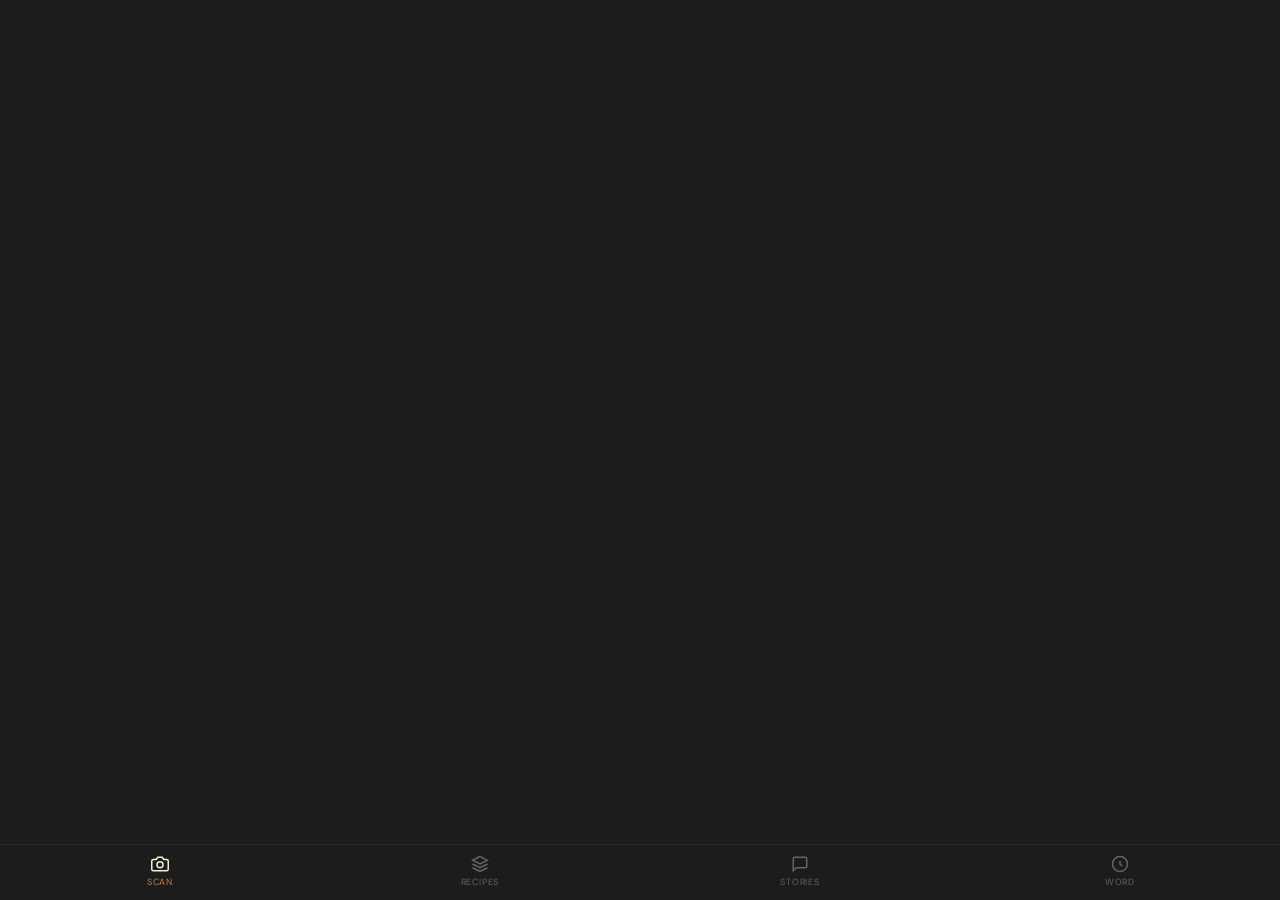
==== frontend/index.html @ baebb0a9 "feat: add interactive step-by-step cooking guide overlay Adds CookingGuide module with 12-step cooki" ====
<!DOCTYPE html>
<html lang="en">
<head>
<meta charset="UTF-8">
<meta name="viewport" content="width=device-width, initial-scale=1.0">
<meta name="description" content="Aki reconnects people with Indigenous food traditions through AI-powered ingredient recognition and traditional recipes.">
<meta name="theme-color" content="#1C1C1C">
<title>Aki — Indigenous Food Reconnection</title>
<link href="https://fonts.googleapis.com/css2?family=Playfair+Display:ital,wght@0,400;0,600;1,400&family=DM+Sans:wght@300;400;500&display=swap" rel="stylesheet">
<link rel="stylesheet" href="styles.css">
<link rel="stylesheet" href="aki-ui.css">
</head>
<body>

<!-- Hidden file input — triggered by upload zone and camera button -->
<input type="file" id="file-input" accept="image/*,video/*" style="display:none">

<div class="screens" id="app">

  <!-- ── SCREEN 1: SPLASH ── -->
  <div class="screen screen-splash" data-screen="splash">
    <div class="splash-texture"></div>
    <div class="splash-geo"></div>
    <div class="splash-content">
      <div class="title-card-3d" id="title-card-3d">
        <div class="title-card-3d__shine"></div>
        <div class="title-card-3d__geo"></div>
        <div class="aki-wordmark">Aki</div>
        <div class="aki-subtitle">Ojibwe · Earth · Land</div>
        <p class="splash-tagline">Your kitchen is a doorway back to the land.</p>
      </div>
      <button class="btn-primary" id="btn-start-scan">
        <svg width="16" height="16" viewBox="0 0 24 24" fill="none" stroke="currentColor" stroke-width="2"><path d="M23 19a2 2 0 0 1-2 2H3a2 2 0 0 1-2-2V8a2 2 0 0 1 2-2h4l2-3h6l2 3h4a2 2 0 0 1 2 2z"/><circle cx="12" cy="13" r="4"/></svg>
        What's in your kitchen?
      </button>
      <button class="btn-primary" id="btn-3d-kitchen" style="margin-top:12px; background:rgba(255,255,255,0.12); border:1.5px solid var(--ochre); justify-content:center; width:100%;">
        View 3D Kitchen
      </button>
      <p class="btn-ghost" id="btn-explore-recipes">or explore recipes →</p>
    </div>

  <!-- ── POWERED BY LOGO CLOUD ── -->
  <div class="logo-cloud">
    <p class="logo-cloud__label">Powered by</p>
    <div class="logo-slider-wrap">

      <!-- Track is duplicated for a seamless, gapless infinite loop -->
      <div class="logo-slider-track" aria-hidden="true">

        <!-- ─ set A ─ -->
        <span class="logo-item">
          <img src="https://cdn.simpleicons.org/googlegemini/C8813A" alt="Google Gemini" loading="lazy">
          <span>Gemini</span>
        </span>
        <span class="logo-item">
          <img src="https://cdn.simpleicons.org/elevenlabs/E8A55A" alt="ElevenLabs" loading="lazy">
          <span>ElevenLabs</span>
        </span>
        <span class="logo-item">
          <img src="https://cdn.simpleicons.org/cloudinary/C8813A" alt="Cloudinary" loading="lazy">
          <span>Cloudinary</span>
        </span>
        <span class="logo-item">
          <img src="https://cdn.simpleicons.org/threedotjs/E8A55A" alt="Three.js" loading="lazy">
          <span>Three.js</span>
        </span>
        <span class="logo-item">
          <img src="https://cdn.simpleicons.org/huggingface/C8813A" alt="Hugging Face" loading="lazy">
          <span>Hugging Face</span>
        </span>
        <span class="logo-item">
          <img src="https://cdn.simpleicons.org/nodedotjs/E8A55A" alt="Node.js" loading="lazy">
          <span>Node.js</span>
        </span>
        <span class="logo-item">
          <img src="https://cdn.simpleicons.org/express/C8813A" alt="Express" loading="lazy">
          <span>Express</span>
        </span>
        <span class="logo-item">
          <img src="https://cdn.simpleicons.org/google/E8A55A" alt="model-viewer" loading="lazy">
          <span>model-viewer</span>
        </span>
        <span class="logo-item">
          <img src="https://cdn.simpleicons.org/multer/C8813A" alt="Multer" loading="lazy" onerror="this.style.display='none'">
          <span>Multer</span>
        </span>
        <span class="logo-item">
          <img src="https://cdn.simpleicons.org/webgl/E8A55A" alt="WebGL" loading="lazy">
          <span>WebGL</span>
        </span>

        <!-- ─ set B (duplicate for seamless loop) ─ -->
        <span class="logo-item">
          <img src="https://cdn.simpleicons.org/googlegemini/C8813A" alt="" loading="lazy">
          <span>Gemini</span>
        </span>
        <span class="logo-item">
          <img src="https://cdn.simpleicons.org/elevenlabs/E8A55A" alt="" loading="lazy">
          <span>ElevenLabs</span>
        </span>
        <span class="logo-item">
          <img src="https://cdn.simpleicons.org/cloudinary/C8813A" alt="" loading="lazy">
          <span>Cloudinary</span>
        </span>
        <span class="logo-item">
          <img src="https://cdn.simpleicons.org/threedotjs/E8A55A" alt="" loading="lazy">
          <span>Three.js</span>
        </span>
        <span class="logo-item">
          <img src="https://cdn.simpleicons.org/huggingface/C8813A" alt="" loading="lazy">
          <span>Hugging Face</span>
        </span>
        <span class="logo-item">
          <img src="https://cdn.simpleicons.org/nodedotjs/E8A55A" alt="" loading="lazy">
          <span>Node.js</span>
        </span>
        <span class="logo-item">
          <img src="https://cdn.simpleicons.org/express/C8813A" alt="" loading="lazy">
          <span>Express</span>
        </span>
        <span class="logo-item">
          <img src="https://cdn.simpleicons.org/google/E8A55A" alt="" loading="lazy">
          <span>model-viewer</span>
        </span>
        <span class="logo-item">
          <img src="https://cdn.simpleicons.org/webgl/E8A55A" alt="" loading="lazy">
          <span>WebGL</span>
        </span>

      </div><!-- /.logo-slider-track -->

      <!-- Progressive blur edges — pure CSS, no JS -->
      <div class="logo-blur logo-blur--left"  aria-hidden="true"></div>
      <div class="logo-blur logo-blur--right" aria-hidden="true"></div>
    </div><!-- /.logo-slider-wrap -->
  </div><!-- /.logo-cloud -->
  </div><!-- /.screen-splash -->

  <!-- ── SCREEN 2: NATION SELECTION ── -->
  <div class="screen screen-nation" data-screen="nation">
    <div class="screen-header">
      <div class="step-label">Step 1 of 2</div>
      <h2 class="screen-title">Which nation are you connected to?</h2>
      <p class="screen-desc">This helps us share teachings and recipes from your specific land and community.</p>
    </div>

    <div class="nation-grid" id="nation-grid">
      <div class="nation-card glowing-card selected" data-nation="Anishinaabe" data-region="Great Lakes">
        <div class="nation-card-dot"></div>
        <div class="nation-card-name">Anishinaabe</div>
        <div class="nation-card-region">Great Lakes</div>
      </div>
      <div class="nation-card glowing-card" data-nation="Haudenosaunee" data-region="Northeast">
        <div class="nation-card-dot"></div>
        <div class="nation-card-name">Haudenosaunee</div>
        <div class="nation-card-region">Northeast</div>
      </div>
      <div class="nation-card glowing-card" data-nation="Cree" data-region="Northern Canada">
        <div class="nation-card-dot"></div>
        <div class="nation-card-name">Cree</div>
        <div class="nation-card-region">Northern Canada</div>
      </div>
      <div class="nation-card glowing-card" data-nation="Métis" data-region="Prairies">
        <div class="nation-card-dot"></div>
        <div class="nation-card-name">Métis</div>
        <div class="nation-card-region">Prairies</div>
      </div>
      <div class="nation-card glowing-card" data-nation="Coast Salish" data-region="Pacific Northwest">
        <div class="nation-card-dot"></div>
        <div class="nation-card-name">Coast Salish</div>
        <div class="nation-card-region">Pacific Northwest</div>
      </div>
      <div class="nation-card glowing-card" data-nation="Other" data-region="All territories">
        <div class="nation-card-dot"></div>
        <div class="nation-card-name">Other / All</div>
        <div class="nation-card-region">All territories</div>
      </div>
    </div>

    <button class="btn-primary" id="btn-nation-continue" style="width:100%; justify-content:center;">Continue</button>
    <p class="skip-link" id="btn-nation-skip">I'm not sure yet — show me everything</p>
  </div>

  <!-- ── SCREEN 3: UPLOAD ── -->
  <div class="screen screen-upload" data-screen="upload">
    <div class="screen-header">
      <div class="step-label">Step 2 of 2</div>
      <h2 class="screen-title">What's in your kitchen?</h2>
      <p class="screen-desc">Take a photo or upload an image of your ingredients and we'll find recipes for you.</p>
    </div>

    <div class="upload-zone" id="upload-zone">
      <svg class="upload-icon" viewBox="0 0 48 48" fill="none" xmlns="http://www.w3.org/2000/svg">
        <rect x="6" y="10" width="36" height="28" rx="3" stroke="#C8813A" stroke-width="2"/>
        <circle cx="24" cy="24" r="7" stroke="#C8813A" stroke-width="2"/>
        <path d="M18 10l2-4h8l2 4" stroke="#C8813A" stroke-width="2"/>
      </svg>
      <p class="upload-label">Photograph your ingredients</p>
      <p class="upload-sub">Place ingredients on a flat surface<br>for best recognition</p>
    </div>

    <!-- Upload progress (hidden until upload starts) -->
    <div class="aki-progress" id="upload-progress" style="display:none">
      <div class="aki-progress__steps">
        <div class="aki-progress__step aki-progress__step--active" id="pstep-1">
          <div class="aki-progress__dot"><div class="spinner"></div></div>
          <span>Uploading…</span>
        </div>
        <div class="aki-progress__step" id="pstep-2">
          <div class="aki-progress__dot"><div class="spinner spinner--faint"></div></div>
          <span>Analysing…</span>
        </div>
        <div class="aki-progress__step" id="pstep-3">
          <div class="aki-progress__dot"><div class="spinner spinner--faint"></div></div>
          <span>Finding recipes…</span>
        </div>
      </div>
    </div>

    <div class="or-divider">or</div>
    <button class="btn-secondary" id="btn-camera-roll">Upload from camera roll</button>

    <div id="upload-error" class="aki-error" style="display:none" role="alert"></div>
  </div>

  <!-- ── SCREEN 4: DETECTION RESULT ── -->
  <div class="screen screen-detect" data-screen="detect">
    <div class="detect-image-area">
      <!-- Actual uploaded image (swapped in after upload) -->
      <img id="detect-img" src="" alt="" crossorigin="anonymous"
        style="width:100%;height:100%;object-fit:cover;display:none">
      <!-- Placeholder shown until we have the real image -->
      <div class="detect-img-placeholder" id="detect-placeholder">🌿</div>
      <div class="scan-line"></div>
      <!-- Bounding box — positioned via JS based on actual bbox coords -->
      <div class="bbox-overlay" id="bbox-overlay" style="display:none">
        <div class="bbox-label" id="bbox-label">Ingredient · –%</div>
      </div>
    </div>

    <div class="detect-panel">
      <div class="detect-ingredient-name" id="detect-name">–</div>
      <div class="detect-ojibwe-name" id="detect-ojibwe">–</div>

      <div class="detect-tags" id="detect-tags">
        <!-- Populated by render.js -->
      </div>

      <!-- Audio chip for Ojibwe pronunciation -->
      <div class="audio-chip glowing-card" id="audio-chip" style="display:none">
        <div class="audio-play" id="audio-play-btn">
          <svg viewBox="0 0 10 12"><path d="M0 0l10 6-10 6V0z"/></svg>
        </div>
        <div class="audio-waveform" id="audio-waveform">
          <div class="wave-bar" style="height:50%"></div>
          <div class="wave-bar"></div>
          <div class="wave-bar"></div>
          <div class="wave-bar"></div>
          <div class="wave-bar"></div>
          <div class="wave-bar"></div>
          <div class="wave-bar"></div>
          <div class="wave-bar"></div>
        </div>
        <div class="audio-label">Hear Ojibwe name</div>
      </div>

      <!-- Hidden audio element for TTS -->
      <audio id="detect-audio" style="display:none"></audio>

      <button class="btn-full" id="btn-find-recipes">Find recipes with this ingredient</button>
      <button class="btn-full" id="btn-scan-more"
        style="background: rgba(255,255,255,0.06); color: rgba(245,236,215,0.6);">
        Scan more ingredients
      </button>
    </div>
  </div>

  <!-- ── SCREEN 5: RECIPE CARD ── -->
  <div class="screen screen-recipe" data-screen="recipe">
    <div class="recipe-hero">
      <div class="recipe-hero-geo"></div>
      <div class="recipe-nation" id="recipe-nation">–</div>
      <div class="recipe-title-ojibwe" id="recipe-title-ojibwe">–</div>
      <div class="recipe-title-english" id="recipe-title-english">–</div>
      <div class="recipe-meta">
        <div class="recipe-meta-item">
          <span class="recipe-meta-val" id="recipe-time">–</span>
          <span class="recipe-meta-key">Minutes</span>
        </div>
        <div class="recipe-meta-item">
          <span class="recipe-meta-val" id="recipe-serves">–</span>
          <span class="recipe-meta-key">Servings</span>
        </div>
        <div class="recipe-meta-item">
          <span class="recipe-meta-val" id="recipe-difficulty">–</span>
          <span class="recipe-meta-key">Difficulty</span>
        </div>
      </div>
    </div>

    <div class="recipe-body">
      <!-- Suggested recipes list if multiple -->
      <div id="recipe-suggestions-wrap" style="display:none">
        <div class="recipe-section-label">More recipes you can make</div>
        <div id="recipe-suggestions-list" class="aki-recipe-suggestions"></div>
      </div>

      <div class="recipe-section-label">Ingredients — tap to hear Ojibwe name</div>
      <div class="ingredient-list" id="recipe-ingredients">
        <!-- Populated by render.js -->
      </div>

      <div class="recipe-section-label">Steps</div>
      <div class="step-list" id="recipe-steps">
        <!-- Populated by render.js -->
      </div>

      <!-- Cultural knowledge summary -->
      <div id="recipe-cultural-wrap" style="display:none">
        <div class="recipe-section-label">Cultural knowledge</div>
        <p id="recipe-cultural-text"></p>
      </div>
    </div>
  </div>

  <!-- ── SCREEN 6: AR VIEW ── -->
  <div class="screen screen-ar" data-screen="ar">
    <!-- Three.js canvas is appended here by CookingAR.mount() -->
    <div id="scene-container" style="display:none"></div>
    <div class="ar-viewport" id="ar-viewport">
      <div class="ar-grid"></div>
      <div class="ar-ingredient-hint" id="ar-ingredient-hint">🌿</div>
      <!-- Storyboard overlay injected by ar.js -->
    </div>

    <div class="ar-corner ar-corner-tl"></div>
    <div class="ar-corner ar-corner-tr"></div>
    <div class="ar-corner ar-corner-bl"></div>
    <div class="ar-corner ar-corner-br"></div>

    <div class="ar-panel">
      <div class="ar-card glowing-card">
        <div class="ar-step-label" id="ar-step-label">Loading 3D view…</div>
        <div class="ar-step-text" id="ar-step-text">Generating depth mesh from your photo.</div>
        <div class="ar-progress" id="ar-progress-dots">
          <div class="ar-prog-dot active"></div>
          <div class="ar-prog-dot"></div>
          <div class="ar-prog-dot"></div>
          <div class="ar-prog-dot"></div>
        </div>
      </div>
      <div class="ar-controls">
        <button class="ar-btn ar-btn-prev" id="ar-btn-back">← Back</button>
        <button class="ar-btn ar-btn-next" id="ar-btn-story">View story →</button>
      </div>
    </div>
  </div>

  <!-- ── SCREEN 7: CULTURAL STORY ── -->
  <div class="screen screen-story" data-screen="story">
    <div class="story-ornament"></div>
    <div class="story-eyebrow" id="story-eyebrow">The teaching behind the recipe</div>
    <h2 class="story-title" id="story-title">–</h2>
    <p class="story-body" id="story-body">–</p>

    <!-- TTS audio chip -->
    <div class="audio-chip" id="story-audio-chip" style="display:none; margin-bottom:28px;">
      <div class="audio-play" id="story-play-btn">
        <svg viewBox="0 0 10 12"><path d="M0 0l10 6-10 6V0z"/></svg>
      </div>
      <div class="audio-waveform">
        <div class="wave-bar" style="height:50%"></div>
        <div class="wave-bar"></div>
        <div class="wave-bar"></div>
        <div class="wave-bar"></div>
        <div class="wave-bar"></div>
        <div class="wave-bar"></div>
        <div class="wave-bar"></div>
        <div class="wave-bar"></div>
      </div>
      <div class="audio-label">Hear this story</div>
    </div>
    <audio id="story-audio" style="display:none"></audio>

    <!-- Generate Video -->
    <button class="btn-generate-video" id="story-generate-video-btn">
      <svg viewBox="0 0 20 20" fill="none" stroke="currentColor" stroke-width="1.6" width="18" height="18"><rect x="2" y="5" width="13" height="10" rx="2"/><path d="M15 8.5l3-2v7l-3-2v-3z"/></svg>
      Generate video story
    </button>

    <div class="story-video-wrap" id="story-video-wrap" style="display:none">
      <div class="story-video-loading" id="story-video-loading">
        <span class="shimmer-text" id="story-shimmer-text">Generating your video story…</span>
        <div class="shimmer-bar-track"><div class="shimmer-bar-fill" id="shimmer-bar-fill"></div></div>
      </div>
      <video id="story-video" class="story-video" src="/assets/story-video.mp4" controls playsinline style="display:none"></video>
    </div>

    <div class="story-attribution">
      <div class="story-attr-label">Shared by</div>
      <div class="story-attr-name" id="story-attr-name">–</div>
    </div>
    <p class="story-land" id="story-land"></p>
  </div>

  <!-- ── SCREEN 8: WORD OF THE DAY ── -->
  <div class="screen screen-word" data-screen="word">
    <div class="word-day-label">Word of the day</div>
    <div class="word-ojibwe" id="word-ojibwe">–</div>
    <div class="word-english" id="word-english">–</div>
    <div class="word-image">
      <div class="word-image-geo"></div>
      <span id="word-emoji">🌿</span>
    </div>
    <div class="word-play" id="word-play" style="display:none">
      <div class="word-play-btn" id="word-play-btn">
        <svg viewBox="0 0 10 12"><path d="M0 0l10 6-10 6V0z"/></svg>
      </div>
      <div class="word-play-text">Hear Elder pronunciation in Ojibwe</div>
    </div>
    <audio id="word-audio" style="display:none"></audio>

    <!-- Suggestions chip -->
    <div style="margin-top:40px;">
      <button class="btn-primary" id="btn-word-scan" style="width:100%;justify-content:center;">
        Scan something from your kitchen
      </button>
    </div>
  </div>

  <!-- ── SCREEN: 3D KITCHEN ── -->
  <div class="screen screen-kitchen3d" data-screen="kitchen3d">
    <div id="kitchen3d-container" style="width:100%;height:100%;background:#0a0a0a;"></div>
    <div class="kitchen3d-overlay" id="kitchen3d-overlay">
      <p style="color:var(--cream);font-size:14px;">Loading 3D scene...</p>
    </div>
    <button class="ar-btn ar-btn-prev" id="btn-kitchen3d-back"
      style="position:absolute;bottom:24px;left:24px;z-index:10;">
      ← Back
    </button>
  </div>

  <!-- ── BOTTOM NAV ── -->
  <nav class="bottom-nav" id="bottom-nav">
    <div class="nav-item active" data-nav="splash" id="nav-home">
      <svg class="nav-icon" viewBox="0 0 24 24" fill="none" stroke="currentColor" stroke-width="2"><path d="M23 19a2 2 0 0 1-2 2H3a2 2 0 0 1-2-2V8a2 2 0 0 1 2-2h4l2-3h6l2 3h4a2 2 0 0 1 2 2z"/><circle cx="12" cy="13" r="4"/></svg>
      <span class="nav-label">Scan</span>
    </div>
    <div class="nav-item" data-nav="recipe" id="nav-recipes">
      <svg class="nav-icon" viewBox="0 0 24 24" fill="none" stroke="currentColor" stroke-width="2"><path d="M12 2L2 7l10 5 10-5-10-5zM2 17l10 5 10-5M2 12l10 5 10-5"/></svg>
      <span class="nav-label">Recipes</span>
    </div>
    <div class="nav-item" data-nav="story" id="nav-story">
      <svg class="nav-icon" viewBox="0 0 24 24" fill="none" stroke="currentColor" stroke-width="2"><path d="M21 15a2 2 0 0 1-2 2H7l-4 4V5a2 2 0 0 1 2-2h14a2 2 0 0 1 2 2z"/></svg>
      <span class="nav-label">Stories</span>
    </div>
    <div class="nav-item" data-nav="word" id="nav-word">
      <svg class="nav-icon" viewBox="0 0 24 24" fill="none" stroke="currentColor" stroke-width="2"><path d="M12 2a10 10 0 1 0 0 20A10 10 0 0 0 12 2z"/><path d="M12 8v4l3 3"/></svg>
      <span class="nav-label">Word</span>
    </div>
  </nav>

</div><!-- /.screens -->

<!-- Scripts -->
<script src="https://cdn.jsdelivr.net/npm/three@0.134.0/build/three.min.js"></script>
<script src="https://cdn.jsdelivr.net/npm/three@0.134.0/examples/js/controls/OrbitControls.js"></script>
<script src="https://cdn.jsdelivr.net/npm/three@0.134.0/examples/js/controls/TransformControls.js"></script>
<script src="https://cdn.jsdelivr.net/npm/three@0.134.0/examples/js/loaders/GLTFLoader.js"></script>
<script type="module" src="https://ajax.googleapis.com/ajax/libs/model-viewer/4.0.0/model-viewer.min.js"></script>
<script src="js/utils.js"></script>
<script src="js/ar.js"></script>
<script src="js/glow.js"></script>
<script src="js/app.js"></script>
<script src="js/upload.js"></script>
<script src="js/render.js"></script>
<script src="js/ingredientPositions.js"></script>
<script src="js/cookingGuide.js"></script>
<script src="js/generate3d.js"></script>
<script src="js/story.js"></script>
<script src="js/tiltCard.js"></script>
</body>
</html>
---- frontend/styles.css ----
/* ── Reset ─────────────────────────────────────────────────────────────── */
*, *::before, *::after { box-sizing: border-box; margin: 0; padding: 0; }

/* ── Aki brand tokens ──────────────────────────────────────────────────── */
:root {
  --ochre:        #C8813A;
  --ochre-dark:   #a86630;
  --ochre-light:  #e8a96a;
  --green:        #2D4A35;
  --green-light:  #3d6347;
  --cream:        #F5ECD7;
  --cream-dark:   #ede0c4;
  --charcoal:     #1C1C1C;
  --muted:        #6b6458;
  --panel-bg:     #111318;
  --card-bg:      #ffffff;
  --border:       #e4ddd2;
  --ig-bg:        #f7f2ea;
  --ig-border:    #d9cdb8;
  --radius:       14px;
  --radius-sm:    8px;
  --shadow:       0 4px 24px rgba(0,0,0,0.10);
  --shadow-lg:    0 8px 40px rgba(0,0,0,0.14);
  --transition:   0.18s ease;
}

/* ── Base ──────────────────────────────────────────────────────────────── */
body {
  font-family: -apple-system, BlinkMacSystemFont, 'Segoe UI', sans-serif;
  background: var(--cream);
  color: var(--charcoal);
  min-height: 100vh;
  padding: 0 1rem 3rem;
}

/* ── Header ────────────────────────────────────────────────────────────── */
.site-header {
  max-width: 760px;
  margin: 0 auto;
  padding: 2.25rem 0 1.75rem;
  display: flex;
  align-items: baseline;
  gap: 0.75rem;
}
.site-header h1 {
  font-size: 2.25rem;
  font-weight: 800;
  color: var(--green);
  letter-spacing: -0.5px;
}
.site-header .tagline {
  font-size: 0.9rem;
  color: var(--muted);
}

/* ── Upload card ───────────────────────────────────────────────────────── */
.upload-card {
  max-width: 760px;
  margin: 0 auto 2rem;
  background: var(--card-bg);
  border: 1px solid var(--border);
  border-radius: var(--radius);
  padding: 1.5rem;
  box-shadow: var(--shadow);
}
.upload-card label {
  display: block;
  font-size: 0.78rem;
  font-weight: 700;
  text-transform: uppercase;
  letter-spacing: 0.07em;
  color: var(--muted);
  margin-bottom: 0.6rem;
}
.upload-row {
  display: flex;
  gap: 0.75rem;
  align-items: center;
  flex-wrap: wrap;
}
input[type="file"] {
  flex: 1;
  min-width: 0;
  font-size: 0.875rem;
  color: var(--charcoal);
}
.btn-primary {
  padding: 0.65rem 1.5rem;
  background: var(--ochre);
  color: #fff;
  border: none;
  border-radius: var(--radius-sm);
  cursor: pointer;
  font-size: 0.92rem;
  font-weight: 700;
  white-space: nowrap;
  transition: background var(--transition), transform var(--transition), box-shadow var(--transition);
  box-shadow: 0 2px 8px rgba(200,129,58,0.28);
}
.btn-primary:hover:not(:disabled) {
  background: var(--ochre-dark);
  transform: translateY(-1px);
  box-shadow: 0 4px 14px rgba(200,129,58,0.35);
}
.btn-primary:active:not(:disabled) { transform: translateY(0); }
.btn-primary:disabled { opacity: 0.55; cursor: not-allowed; }

/* ── Progress steps ─────────────────────────────────────────────────────── */
.status-uploading {
  max-width: 760px;
  margin: 0 auto;
  padding: 1.25rem 1.5rem;
  background: var(--card-bg);
  border: 1px solid var(--border);
  border-radius: var(--radius);
  box-shadow: var(--shadow);
}
.progress-steps {
  display: flex;
  flex-direction: column;
  gap: 0.75rem;
}
.progress-step {
  display: flex;
  align-items: center;
  gap: 0.75rem;
  font-size: 0.9rem;
  color: var(--muted);
  opacity: 0.45;
  transition: opacity 0.3s ease;
}
.progress-step--active {
  opacity: 1;
  color: var(--charcoal);
  font-weight: 600;
}
.progress-step--done {
  opacity: 0.6;
  color: var(--green);
}
.progress-step--done .progress-step__dot::after {
  content: '✓';
  font-size: 0.78rem;
  color: var(--green);
}
.progress-step--done .spinner { display: none; }
.progress-step__dot {
  width: 22px;
  height: 22px;
  display: flex;
  align-items: center;
  justify-content: center;
  flex-shrink: 0;
}

/* ── Spinners ───────────────────────────────────────────────────────────── */
.spinner {
  width: 18px; height: 18px;
  border: 2px solid var(--border);
  border-top-color: var(--ochre);
  border-radius: 50%;
  animation: spin 0.8s linear infinite;
  flex-shrink: 0;
}
.spinner--faint {
  border-top-color: var(--border);
  animation: none;
}
@keyframes spin { to { transform: rotate(360deg); } }

/* ── Error ──────────────────────────────────────────────────────────────── */
.status-error {
  max-width: 760px;
  margin: 0 auto;
  padding: 1rem 1.25rem;
  background: #fff5f5;
  border: 1px solid #fca5a5;
  border-radius: var(--radius);
  color: #dc2626;
  font-size: 0.9rem;
  display: flex;
  align-items: center;
  gap: 0.6rem;
}
.status-error__icon { font-size: 1.1rem; }

/* ── Result card ─────────────────────────────────────────────────────────── */
.result-card {
  max-width: 760px;
  margin: 0 auto;
  background: var(--card-bg);
  border: 1px solid var(--border);
  border-radius: var(--radius);
  overflow: hidden;
  box-shadow: var(--shadow-lg);
  animation: fadeSlideUp 0.38s ease both;
}
@keyframes fadeSlideUp {
  from { opacity: 0; transform: translateY(14px); }
  to   { opacity: 1; transform: translateY(0);    }
}

/* Top media strip: photo + 3D viewer side by side */
.result-media {
  display: grid;
  grid-template-columns: 1fr 1fr;
  min-height: 280px;
}
@media (max-width: 540px) {
  .result-media { grid-template-columns: 1fr; }
  .result-photo,
  .ar-viewer    { min-height: 220px; }
}

.result-photo {
  position: relative;
  overflow: hidden;
  background: #000;
}
.result-photo img {
  width: 100%;
  height: 100%;
  object-fit: cover;
  display: block;
}
.result-photo__label,
.ar-viewer__label {
  position: absolute;
  top: 0.6rem; left: 0.6rem;
  font-size: 0.68rem;
  font-weight: 700;
  text-transform: uppercase;
  letter-spacing: 0.07em;
  padding: 0.25rem 0.65rem;
  border-radius: 99px;
  pointer-events: none;
}
.result-photo__label {
  background: rgba(0,0,0,0.52);
  color: #fff;
}
.ar-viewer__label {
  background: rgba(255,255,255,0.09);
  border: 1px solid rgba(255,255,255,0.16);
  color: rgba(255,255,255,0.78);
}

/* 3D viewer */
.ar-viewer {
  position: relative;
  background: var(--panel-bg);
  overflow: hidden;
  display: flex;
  align-items: center;
  justify-content: center;
  min-height: 280px;
}
.ar-canvas { display: block; width: 100%; height: 100%; }
.ar-loading {
  position: absolute;
  inset: 0;
  display: flex;
  align-items: center;
  justify-content: center;
  flex-direction: column;
  gap: 0.6rem;
  color: rgba(255,255,255,0.45);
  font-size: 0.82rem;
}
.ar-loading .spinner {
  border-color: rgba(255,255,255,0.15);
  border-top-color: var(--ochre);
}

/* ── Detected ingredient chips ───────────────────────────────────────────── */
.result-info {
  padding: 1.25rem 1.5rem 1.5rem;
  border-top: 1px solid var(--border);
}
.result-info__heading {
  font-size: 0.72rem;
  font-weight: 700;
  text-transform: uppercase;
  letter-spacing: 0.08em;
  color: var(--muted);
  margin-bottom: 0.65rem;
}
.ingredient-chips {
  display: flex;
  flex-wrap: wrap;
  gap: 0.45rem;
}
.chip {
  display: inline-flex;
  align-items: center;
  gap: 0.3rem;
  padding: 0.3rem 0.8rem;
  background: var(--cream);
  border: 1px solid #ddd5c8;
  border-radius: 99px;
  font-size: 0.82rem;
  font-weight: 500;
  color: var(--charcoal);
  text-transform: capitalize;
  transition: background var(--transition), border-color var(--transition);
}
.chip:hover { background: var(--cream-dark); border-color: #c9bfaf; }
.chip__conf {
  font-size: 0.7rem;
  color: var(--muted);
  font-weight: 400;
}

/* ── Indigenous context section ──────────────────────────────────────────── */
.indigenous-section {
  border-top: 1px solid var(--ig-border);
  background: var(--ig-bg);
  padding: 1.5rem;
}
.indigenous-section__header {
  display: flex;
  align-items: center;
  gap: 0.6rem;
  margin-bottom: 1.1rem;
}
.indigenous-section__icon { font-size: 1.25rem; }
.indigenous-section__title {
  font-size: 1rem;
  font-weight: 700;
  color: var(--green);
  letter-spacing: -0.2px;
}

/* Grid of info cards */
.indigenous-grid {
  display: grid;
  grid-template-columns: repeat(auto-fill, minmax(220px, 1fr));
  gap: 1rem;
  margin-bottom: 1.25rem;
}
@media (max-width: 540px) {
  .indigenous-grid { grid-template-columns: 1fr; }
}

.ig-card {
  background: var(--card-bg);
  border: 1px solid var(--ig-border);
  border-radius: var(--radius-sm);
  padding: 1rem;
}
.ig-card--inline { grid-column: 1 / -1; }
.ig-card--significance {
  border-left: 3px solid var(--ochre);
}
.ig-card__label {
  font-size: 0.7rem;
  font-weight: 700;
  text-transform: uppercase;
  letter-spacing: 0.08em;
  color: var(--ochre);
  margin-bottom: 0.5rem;
}
.ig-card__text {
  font-size: 0.875rem;
  color: var(--charcoal);
  line-height: 1.6;
}

/* Traditional names list */
.ig-names-list {
  list-style: none;
  display: flex;
  flex-direction: column;
  gap: 0.35rem;
}
.ig-names-list li {
  font-size: 0.875rem;
  color: var(--charcoal);
  line-height: 1.5;
}
.ig-nation {
  font-weight: 600;
  color: var(--green);
}

/* Bullet lists */
.ig-list {
  list-style: none;
  display: flex;
  flex-direction: column;
  gap: 0.3rem;
}
.ig-list li {
  font-size: 0.875rem;
  color: var(--charcoal);
  line-height: 1.5;
  padding-left: 1rem;
  position: relative;
}
.ig-list li::before {
  content: '·';
  position: absolute;
  left: 0.2rem;
  color: var(--ochre);
  font-weight: 700;
}

/* Recipes */
.ig-recipes {
  border-top: 1px solid var(--ig-border);
  padding-top: 1.1rem;
  margin-top: 0.25rem;
  margin-bottom: 1rem;
}
.ig-recipe-list {
  display: flex;
  flex-direction: column;
  gap: 0.75rem;
  margin-top: 0.6rem;
}
.ig-recipe {
  background: var(--card-bg);
  border: 1px solid var(--ig-border);
  border-left: 3px solid var(--green);
  border-radius: var(--radius-sm);
  padding: 0.85rem 1rem;
}
.ig-recipe__name {
  font-weight: 700;
  font-size: 0.9rem;
  color: var(--green);
  margin-bottom: 0.25rem;
}
.ig-recipe__desc {
  font-size: 0.85rem;
  color: var(--charcoal);
  line-height: 1.55;
}
.ig-recipe__culture {
  font-size: 0.8rem;
  color: var(--gray);
  margin: 0.2rem 0;
}
.suggested-recipes__intro {
  font-size: 0.85rem;
  color: var(--gray);
  margin: 0.5rem 0 0.75rem;
}
.suggested-recipe__match {
  font-size: 0.8rem;
  color: var(--green);
  margin: 0.35rem 0 0;
}

/* Nutrition note */
.ig-nutrition {
  display: flex;
  align-items: flex-start;
  gap: 0.5rem;
  background: var(--card-bg);
  border: 1px solid var(--ig-border);
  border-radius: var(--radius-sm);
  padding: 0.85rem 1rem;
  font-size: 0.875rem;
  color: var(--muted);
  line-height: 1.6;
}
.ig-nutrition__icon { font-size: 1rem; flex-shrink: 0; margin-top: 0.1rem; }

/* ── Gemini summary ──────────────────────────────────────────────────────── */
.result-summary {
  padding: 1rem 1.5rem;
  border-top: 1px solid var(--border);
  font-size: 0.875rem;
  line-height: 1.65;
  color: var(--charcoal);
}
.result-summary strong { color: var(--green); }

/* ── Storyboard AR overlays ────────────────────────────────────────────────── */
/* Container sits over the WebGL canvas, pointer-events: none so it never
   blocks clicks. Cards fade in/out individually via .aro--visible */
.ar-storyboard-overlay {
  position: absolute;
  inset: 0;
  pointer-events: none;
  z-index: 10;
  display: flex;
  flex-direction: column;
  justify-content: space-between;
  padding: 0.75rem;
}

/* Shared card base */
.aro-name,
.aro-cultural,
.aro-recipe {
  opacity: 0;
  transform: translateY(6px);
  transition: opacity 0.45s ease, transform 0.45s ease;
  pointer-events: none;
}
.aro--visible {
  opacity: 1;
  transform: translateY(0);
}

/* ── Traditional name badge — top-centre ─────────── */
.aro-name {
  align-self: center;
  display: flex;
  flex-direction: column;
  align-items: center;
  gap: 0.15rem;
  background: rgba(17, 19, 24, 0.72);
  backdrop-filter: blur(6px);
  border: 1px solid rgba(200, 129, 58, 0.45);
  border-radius: 99px;
  padding: 0.3rem 1rem 0.35rem;
}
.aro-nation {
  font-size: 0.62rem;
  font-weight: 700;
  text-transform: uppercase;
  letter-spacing: 0.1em;
  color: var(--ochre-light);
  line-height: 1;
}
.aro-word {
  font-size: 1rem;
  font-weight: 700;
  color: #fff;
  letter-spacing: 0.02em;
  line-height: 1.2;
}

/* ── Cultural use — bottom pill ────────────────────── */
.aro-cultural {
  align-self: flex-end;
  align-self: center;
  background: rgba(45, 74, 53, 0.82);
  backdrop-filter: blur(6px);
  border-radius: var(--radius-sm);
  padding: 0.45rem 0.9rem;
  max-width: 90%;
}
.aro-cultural span {
  font-size: 0.78rem;
  color: #e8f5e9;
  line-height: 1.4;
  font-style: italic;
  display: block;
  text-align: center;
}

/* ── Recipe card — centred, larger ──────────────────── */
.aro-recipe {
  align-self: center;
  background: rgba(17, 19, 24, 0.88);
  backdrop-filter: blur(10px);
  border: 1px solid rgba(200, 129, 58, 0.4);
  border-radius: var(--radius);
  padding: 0.75rem 1.1rem;
  max-width: 88%;
  display: flex;
  flex-direction: column;
  gap: 0.3rem;
}
.aro-recipe__name {
  font-size: 0.88rem;
  font-weight: 700;
  color: var(--ochre-light);
  display: block;
  text-align: center;
}
.aro-recipe__desc {
  font-size: 0.76rem;
  color: rgba(255,255,255,0.75);
  line-height: 1.5;
  display: block;
  text-align: center;
}

/* ── Suggested recipes list ──────────────────────────────────────────────────── */
.suggested-recipes__intro {
  font-size: 0.8rem;
  color: var(--muted);
  margin: 0 0 1rem;
  padding: 0 1.5rem;
}
.suggested-recipes__list { padding: 0 1.5rem 1.5rem; }
.suggested-recipe__head {
  display: flex;
  align-items: center;
  justify-content: space-between;
  gap: 0.5rem;
  flex-wrap: wrap;
  margin-bottom: 0.25rem;
}
.suggested-recipe__match {
  font-size: 0.78rem;
  color: var(--green);
  margin: 0.35rem 0 0;
}
.ig-recipe__culture {
  font-size: 0.75rem;
  color: var(--muted);
  font-style: italic;
  margin-bottom: 0.3rem;
}
.ig-recipe__head {
  display: flex;
  align-items: center;
  justify-content: space-between;
  gap: 0.5rem;
  flex-wrap: wrap;
  margin-bottom: 0.25rem;
}

/* Story button */
.story-btn {
  font-size: 0.78rem;
  font-weight: 600;
  color: var(--green);
  background: var(--cream);
  border: 1px solid var(--ig-border);
  border-radius: var(--radius-sm);
  padding: 0.3rem 0.6rem;
  cursor: pointer;
  white-space: nowrap;
  transition: background var(--transition), color var(--transition);
}
.story-btn:hover { background: var(--green); color: #fff; border-color: var(--green); }

/* ── Story modal ─────────────────────────────────────────────────────────────── */
.story-modal {
  position: fixed;
  inset: 0;
  z-index: 1000;
  display: flex;
  align-items: center;
  justify-content: center;
  padding: 1rem;
  opacity: 0;
  visibility: hidden;
  transition: opacity 0.2s ease, visibility 0.2s ease;
}
.story-modal--open { opacity: 1; visibility: visible; }
.story-modal__backdrop {
  position: absolute;
  inset: 0;
  background: rgba(0,0,0,0.5);
  cursor: pointer;
}
.story-modal__box {
  position: relative;
  max-width: 420px;
  width: 100%;
  background: var(--card-bg);
  border-radius: var(--radius);
  box-shadow: var(--shadow-lg);
  padding: 1.5rem;
  border: 1px solid var(--border);
}
.story-modal__close {
  position: absolute;
  top: 0.75rem; right: 0.75rem;
  width: 2rem; height: 2rem;
  font-size: 1.5rem;
  line-height: 1;
  color: var(--muted);
  background: none;
  border: none;
  cursor: pointer;
  border-radius: var(--radius-sm);
}
.story-modal__close:hover { color: var(--charcoal); background: var(--cream); }
.story-modal__title {
  font-size: 1.05rem;
  color: var(--green);
  margin: 0 0 1rem;
  padding-right: 2rem;
  font-weight: 700;
}
.story-modal__character {
  margin-bottom: 1rem;
  min-height: 100px;
  display: flex;
  align-items: center;
  justify-content: center;
  background: linear-gradient(180deg, var(--ig-bg) 0%, var(--cream-dark) 100%);
  border-radius: var(--radius-sm);
}
.story-character__figure { position: relative; width: 80px; height: 100px; }
.story-character__head {
  position: absolute; top: 0; left: 50%; transform: translateX(-50%);
  width: 44px; height: 44px;
  border-radius: 50%;
  background: var(--green);
  box-shadow: 0 2px 8px rgba(0,0,0,0.15);
}
.story-character__body {
  position: absolute; bottom: 0; left: 50%; transform: translateX(-50%);
  width: 64px; height: 52px;
  border-radius: 32px 32px 16px 16px;
  background: var(--green-light);
  box-shadow: 0 2px 8px rgba(0,0,0,0.12);
}
.story-character__sound {
  position: absolute; top: 50%; left: 100%;
  width: 24px; height: 24px;
  margin-left: 8px;
  opacity: 0;
  background: radial-gradient(circle, var(--ochre-light) 0%, var(--ochre) 100%);
  border-radius: 50%;
  transform: translateY(-50%) scale(0.5);
  transition: opacity 0.15s, transform 0.15s;
}
.story-character--speaking .story-character__sound { opacity: 1; transform: translateY(-50%) scale(1); animation: story-pulse 0.6s ease-in-out infinite; }
.story-character--speaking .story-character__head  { animation: story-nod 1.2s ease-in-out infinite; }
@keyframes story-pulse { 0%, 100% { transform: translateY(-50%) scale(1); opacity: 1; } 50% { transform: translateY(-50%) scale(1.15); opacity: 0.85; } }
@keyframes story-nod   { 0%, 100% { transform: translateX(-50%) rotate(0deg); } 25% { transform: translateX(-50%) rotate(-2deg); } 75% { transform: translateX(-50%) rotate(2deg); } }
.story-modal__status { font-size: 0.85rem; color: var(--muted); margin-bottom: 0.75rem; min-height: 1.25em; }
.story-modal__status--error { color: #b53c3c; }
.story-modal__audio { width: 100%; height: 40px; border-radius: var(--radius-sm); }

/* ── Powered-by logo carousel ──────────────────────────────────────────── */
.logo-cloud {
  position: absolute;
  bottom: 0;
  left: 0;
  right: 0;
  padding: 24px 0 20px;
  background: linear-gradient(to top, rgba(17,19,24,0.95) 0%, transparent 100%);
  pointer-events: none;
}

.logo-cloud__label {
  text-align: center;
  font-size: 10px;
  font-family: 'DM Sans', sans-serif;
  font-weight: 500;
  letter-spacing: 0.12em;
  text-transform: uppercase;
  color: rgba(245,236,215,0.35);
  margin-bottom: 10px;
}

/* Outer wrapper — clips overflow and holds blur overlays */
.logo-slider-wrap {
  position: relative;
  overflow: hidden;
  width: 100%;
}

/* The scrolling track — contains two identical sets of logos */
.logo-slider-track {
  display: flex;
  align-items: center;
  gap: 32px;
  width: max-content;
  animation: logo-scroll 28s linear infinite;
  will-change: transform;
}

.logo-slider-track:hover { animation-play-state: paused; }

@keyframes logo-scroll {
  from { transform: translateX(0); }
  to   { transform: translateX(-50%); }
}

/* Individual logo pill */
.logo-item {
  display: inline-flex;
  align-items: center;
  gap: 7px;
  white-space: nowrap;
  opacity: 0.55;
  transition: opacity 0.2s;
}

.logo-item:hover { opacity: 0.9; }

.logo-item img {
  width: 18px;
  height: 18px;
  object-fit: contain;
  flex-shrink: 0;
  filter: brightness(1.1);
}

.logo-item span {
  font-family: 'DM Sans', sans-serif;
  font-size: 12px;
  font-weight: 500;
  color: rgba(245,236,215,0.7);
}

/* Progressive blur fade — left and right edges */
.logo-blur {
  position: absolute;
  top: 0;
  bottom: 0;
  width: 80px;
  pointer-events: none;
  z-index: 2;
}

.logo-blur--left {
  left: 0;
  background: linear-gradient(to right, rgba(17,19,24,0.95) 0%, transparent 100%);
}

.logo-blur--right {
  right: 0;
  background: linear-gradient(to left, rgba(17,19,24,0.95) 0%, transparent 100%);
}
---- frontend/aki-ui.css ----
/* ─────────────────────────────────────────────────────
   aki-ui.css  —  New premium design system for Aki
   Sits alongside the original styles.css.
   ───────────────────────────────────────────────────── */

:root {
  --ochre: #C8813A;
  --ochre-light: #E8A55A;
  --ochre-pale: #F2D4B0;
  --forest: #2D4A35;
  --forest-light: #3D6148;
  --cream: #F5ECD7;
  --cream-dark: #EDD9B8;
  --charcoal: #1C1C1C;
  --charcoal-soft: #2E2E2E;
  --warm-white: #FDFAF5;
  --text-muted: #7A6A55;
  --transition-screen: transform 0.38s cubic-bezier(0.4, 0, 0.2, 1), opacity 0.38s ease;
}

/* ── RESET & BASE ─────────────────────────────────── */
* { margin: 0; padding: 0; box-sizing: border-box; }

html, body {
  width: 100%;
  height: 100%;
  overflow: hidden;
  padding: 0;
  margin: 0;
}

body {
  font-family: 'DM Sans', sans-serif;
  background: var(--charcoal);
  color: var(--charcoal);
}

/* ── SCREEN WRAPPER ──────────────────────────────── */
.screens {
  width: 100%;
  height: 100%;
  position: relative;
  overflow: hidden;
}

/* ── SCREEN (individual) ─────────────────────────── */
.screen {
  width: 100%;
  min-height: calc(100vh - 76px); /* leave room for bottom nav */
  position: absolute;
  top: 0; left: 0;
  overflow-x: hidden;
  overflow-y: auto;
  -webkit-overflow-scrolling: touch;

  /* hidden state */
  opacity: 0;
  pointer-events: none;
  transform: translateX(32px);
  transition: var(--transition-screen);
  display: flex;
  flex-direction: column;
}

.screen.screen--active {
  opacity: 1;
  pointer-events: auto;
  transform: translateX(0);
}

.screen.screen--exit {
  opacity: 0;
  transform: translateX(-32px);
  pointer-events: none;
}

/* ── SCREEN 1: SPLASH ─────────────────────────────── */
.screen-splash {
  background: var(--charcoal);
  align-items: center;
  justify-content: center;
  padding: 60px 32px;
  overflow: hidden;
}

.splash-texture {
  position: absolute;
  inset: 0;
  background-image:
    radial-gradient(circle at 20% 80%, rgba(200,129,58,0.15) 0%, transparent 50%),
    radial-gradient(circle at 80% 20%, rgba(45,74,53,0.2) 0%, transparent 50%),
    url("data:image/svg+xml,%3Csvg width='60' height='60' viewBox='0 0 60 60' xmlns='http://www.w3.org/2000/svg'%3E%3Cg fill='none'%3E%3Cg fill='%23C8813A' fill-opacity='0.04'%3E%3Cpath d='M36 34v-4h-2v4h-4v2h4v4h2v-4h4v-2h-4zm0-30V0h-2v4h-4v2h4v4h2V6h4V4h-4zM6 34v-4H4v4H0v2h4v4h2v-4h4v-2H6zM6 4V0H4v4H0v2h4v4h2V6h4V4H6z'/%3E%3C/g%3E%3C/g%3E%3C/svg%3E");
  pointer-events: none;
}

.splash-geo {
  position: absolute;
  top: -80px; right: -80px;
  width: 300px; height: 300px;
  border: 1px solid rgba(200,129,58,0.2);
  border-radius: 50%;
  animation: rotSlow 30s linear infinite;
}
.splash-geo::before {
  content: '';
  position: absolute;
  inset: 20px;
  border: 1px solid rgba(200,129,58,0.1);
  border-radius: 50%;
}

@keyframes rotSlow {
  from { transform: rotate(0deg); }
  to   { transform: rotate(360deg); }
}

.splash-content {
  position: relative;
  z-index: 2;
  text-align: center;
  max-width: 360px;
}

.aki-wordmark {
  font-family: 'Playfair Display', serif;
  font-size: 88px;
  font-weight: 400;
  color: var(--cream);
  letter-spacing: -2px;
  line-height: 1;
  margin-bottom: 8px;
}

.aki-subtitle {
  font-size: 11px;
  letter-spacing: 4px;
  text-transform: uppercase;
  color: var(--ochre);
  margin-bottom: 48px;
}

.splash-tagline {
  font-family: 'Playfair Display', serif;
  font-style: italic;
  font-size: 20px;
  color: rgba(245,236,215,0.7);
  line-height: 1.5;
  margin-bottom: 60px;
}

/* ── BUTTONS ─────────────────────────────────────── */
.btn-primary {
  display: inline-flex;
  align-items: center;
  gap: 12px;
  background: var(--ochre);
  color: var(--warm-white);
  padding: 18px 36px;
  border-radius: 2px;
  font-size: 14px;
  font-weight: 500;
  letter-spacing: 1px;
  text-transform: uppercase;
  cursor: pointer;
  border: none;
  transition: background 0.2s;
  font-family: 'DM Sans', sans-serif;
}
.btn-primary:hover { background: var(--ochre-light); }

.btn-ghost {
  display: inline-block;
  color: var(--text-muted);
  font-size: 13px;
  margin-top: 20px;
  cursor: pointer;
  letter-spacing: 0.5px;
  background: none;
  border: none;
  font-family: 'DM Sans', sans-serif;
}

.btn-secondary {
  width: 100%;
  padding: 16px;
  border: 1.5px solid var(--charcoal);
  background: transparent;
  color: var(--charcoal);
  border-radius: 2px;
  font-size: 14px;
  font-weight: 500;
  letter-spacing: 1px;
  text-transform: uppercase;
  cursor: pointer;
  font-family: 'DM Sans', sans-serif;
}

/* ── SCREEN 2: NATION ─────────────────────────────── */
.screen-nation {
  background: var(--cream);
  padding: 40px 32px 80px;
  display: flex;
  flex-direction: column;
  height: 100vh;
  box-sizing: border-box;
  overflow: hidden;
}

.screen-header { margin-bottom: 28px; flex-shrink: 0; }

.step-label {
  font-size: 10px;
  letter-spacing: 4px;
  text-transform: uppercase;
  color: var(--ochre);
  margin-bottom: 12px;
}

.screen-title {
  font-family: 'Playfair Display', serif;
  font-size: 36px;
  font-weight: 400;
  line-height: 1.2;
  color: var(--charcoal);
  margin-bottom: 12px;
}

.screen-desc {
  font-size: 15px;
  color: var(--text-muted);
  line-height: 1.6;
}

.nation-grid {
  display: grid;
  grid-template-columns: 1fr 1fr;
  gap: 12px;
  margin-bottom: 32px;
}

.nation-card {
  background: var(--warm-white);
  border: 1.5px solid var(--cream-dark);
  border-radius: 16px;
  padding: 20px 16px;
  cursor: pointer;
  transition: all 0.2s;
  position: relative;
}

.nation-card.selected {
  border-color: var(--ochre);
  background: rgba(200,129,58,0.05);
}

.nation-card-name {
  font-family: 'Playfair Display', serif;
  font-size: 16px;
  color: var(--charcoal);
  margin-bottom: 4px;
}

.nation-card-region {
  font-size: 11px;
  color: var(--text-muted);
  letter-spacing: 1px;
  text-transform: uppercase;
}

.nation-card-dot {
  position: absolute;
  top: 12px; right: 12px;
  width: 8px; height: 8px;
  border-radius: 50%;
  border: 1.5px solid var(--cream-dark);
}

.nation-card.selected .nation-card-dot {
  background: var(--ochre);
  border-color: var(--ochre);
}

.skip-link {
  font-size: 13px;
  color: var(--text-muted);
  text-align: center;
  cursor: pointer;
  padding: 12px;
  background: none;
  border: none;
  width: 100%;
  font-family: 'DM Sans', sans-serif;
}

/* ── SCREEN 3: UPLOAD ─────────────────────────────── */
.screen-upload {
  background: var(--warm-white);
  padding: 40px 32px 80px;
  display: flex;
  flex-direction: column;
  height: 100vh;
  box-sizing: border-box;
  overflow: hidden;
}

.screen-upload .screen-header {
  margin-bottom: 24px;
  flex-shrink: 0;
}

.upload-zone {
  border: 2px dashed var(--cream-dark);
  border-radius: 4px;
  padding: 0 32px;
  text-align: center;
  cursor: pointer;
  background: var(--cream);
  transition: all 0.2s;
  margin-bottom: 20px;
  flex: 1;
  min-height: 0;
  display: flex;
  flex-direction: column;
  justify-content: center;
}

.upload-zone:hover, .upload-zone.dragover {
  border-color: var(--ochre);
  background: rgba(200,129,58,0.04);
}

.upload-icon {
  width: 48px; height: 48px;
  margin: 0 auto 20px;
  display: block;
}

.upload-label {
  font-family: 'Playfair Display', serif;
  font-size: 22px;
  color: var(--charcoal);
  margin-bottom: 8px;
}

.upload-sub {
  font-size: 13px;
  color: var(--text-muted);
  line-height: 1.5;
}

.or-divider {
  display: flex;
  align-items: center;
  gap: 16px;
  color: var(--text-muted);
  font-size: 12px;
  letter-spacing: 2px;
  text-transform: uppercase;
  margin-bottom: 24px;
}

.or-divider::before, .or-divider::after {
  content: '';
  flex: 1;
  height: 1px;
  background: var(--cream-dark);
}

/* Progress steps (upload) */
.aki-progress {
  padding: 24px;
  background: var(--cream);
  border-radius: 4px;
  margin-bottom: 24px;
}

.aki-progress__steps {
  display: flex;
  flex-direction: column;
  gap: 16px;
}

.aki-progress__step {
  display: flex;
  align-items: center;
  gap: 14px;
  font-size: 14px;
  color: var(--text-muted);
}

.aki-progress__step.aki-progress__step--active { color: var(--charcoal); }
.aki-progress__step.aki-progress__step--done { color: var(--forest); }
.aki-progress__step.aki-progress__step--done .aki-progress__dot::after {
  content: '✓';
  font-size: 12px;
  color: var(--forest);
  display: flex;
  align-items: center;
  justify-content: center;
  width: 100%;
  height: 100%;
}

.aki-progress__dot {
  width: 24px; height: 24px;
  border-radius: 50%;
  background: var(--cream-dark);
  flex-shrink: 0;
  display: flex;
  align-items: center;
  justify-content: center;
}

.aki-progress__step--active .aki-progress__dot { background: var(--ochre); }

.aki-error {
  background: rgba(181,60,60,0.08);
  border: 1px solid rgba(181,60,60,0.3);
  border-radius: 4px;
  padding: 14px 16px;
  font-size: 14px;
  color: #b53c3c;
  margin-top: 16px;
}

/* ── SCREEN 4: DETECTION ───────────────────────────── */
.screen-detect {
  background: var(--charcoal-soft);
}

.detect-image-area {
  position: relative;
  width: 100%;
  height: 55vw;
  max-height: 340px;
  background: #111;
  overflow: hidden;
}

.detect-img-placeholder {
  width: 100%; height: 100%;
  background: linear-gradient(135deg, #1a1a1a 0%, #2a2a2a 100%);
  display: flex;
  align-items: center;
  justify-content: center;
  font-size: 64px;
}

.bbox-overlay {
  position: absolute;
  border: 2px solid var(--ochre);
  border-radius: 2px;
  animation: pulse 2s ease-in-out infinite;
  transition: all 0.4s ease;
}

.bbox-label {
  position: absolute;
  top: -28px; left: 0;
  background: var(--ochre);
  color: white;
  font-size: 11px;
  padding: 3px 8px;
  letter-spacing: 1px;
  text-transform: uppercase;
  font-weight: 500;
  font-family: 'DM Sans', sans-serif;
  white-space: nowrap;
}

@keyframes pulse {
  0%, 100% { box-shadow: 0 0 0 0 rgba(200,129,58,0.4); }
  50%       { box-shadow: 0 0 0 8px rgba(200,129,58,0); }
}

.scan-line {
  position: absolute;
  left: 0; right: 0;
  height: 2px;
  background: linear-gradient(90deg, transparent, var(--ochre), transparent);
  animation: scan 2s ease-in-out infinite;
}

@keyframes scan {
  0%   { top: 0%; opacity: 0; }
  10%  { opacity: 1; }
  90%  { opacity: 1; }
  100% { top: 100%; opacity: 0; }
}

.detect-panel {
  flex: 1;
  background: var(--charcoal);
  padding: 32px 28px;
  border-radius: 20px 20px 0 0;
  margin-top: -20px;
  position: relative;
  z-index: 2;
}

.detect-ingredient-name {
  font-family: 'Playfair Display', serif;
  font-size: 32px;
  font-weight: 400;
  color: var(--cream);
  margin-bottom: 4px;
}

.detect-ojibwe-name {
  font-family: 'Playfair Display', serif;
  font-style: italic;
  font-size: 18px;
  color: var(--ochre);
  margin-bottom: 24px;
}

.detect-tags {
  display: flex;
  gap: 8px;
  flex-wrap: wrap;
  margin-bottom: 28px;
}

.tag {
  padding: 6px 14px;
  border-radius: 100px;
  font-size: 11px;
  letter-spacing: 1px;
  text-transform: uppercase;
  font-weight: 500;
  font-family: 'DM Sans', sans-serif;
}

.tag-forest { background: rgba(45,74,53,0.4); color: #7BAF84; }
.tag-ochre  { background: rgba(200,129,58,0.2); color: var(--ochre-light); }
.tag-cream  { background: rgba(245,236,215,0.1); color: rgba(245,236,215,0.6); }

.audio-chip {
  display: flex;
  align-items: center;
  gap: 14px;
  background: rgba(255,255,255,0.05);
  border: 1px solid rgba(255,255,255,0.08);
  border-radius: 100px;
  padding: 12px 20px;
  margin-bottom: 28px;
  cursor: pointer;
  transition: background 0.2s;
}

.audio-chip:hover { background: rgba(255,255,255,0.08); }

.audio-play {
  width: 32px; height: 32px;
  border-radius: 50%;
  background: var(--ochre);
  display: flex;
  align-items: center;
  justify-content: center;
  flex-shrink: 0;
}

.audio-play svg { width: 12px; height: 12px; fill: white; margin-left: 2px; }

.audio-waveform {
  flex: 1;
  display: flex;
  align-items: center;
  gap: 3px;
  height: 24px;
}

.wave-bar {
  flex: 1;
  background: rgba(200,129,58,0.4);
  border-radius: 2px;
  animation: wave 1.2s ease-in-out infinite;
  height: 100%;
}

.wave-bar:nth-child(2) { animation-delay: 0.1s; height: 60%; }
.wave-bar:nth-child(3) { animation-delay: 0.2s; height: 90%; }
.wave-bar:nth-child(4) { animation-delay: 0.3s; height: 40%; }
.wave-bar:nth-child(5) { animation-delay: 0.4s; height: 75%; }
.wave-bar:nth-child(6) { animation-delay: 0.5s; height: 55%; }
.wave-bar:nth-child(7) { animation-delay: 0.6s; height: 85%; }
.wave-bar:nth-child(8) { animation-delay: 0.7s; height: 45%; }

@keyframes wave {
  0%, 100% { transform: scaleY(0.4); opacity: 0.4; }
  50%       { transform: scaleY(1); opacity: 1; }
}

.audio-label {
  font-size: 12px;
  color: rgba(245,236,215,0.5);
  letter-spacing: 0.5px;
}

.btn-full {
  width: 100%;
  padding: 18px;
  background: var(--forest);
  color: var(--cream);
  border: none;
  border-radius: 2px;
  font-size: 14px;
  font-weight: 500;
  letter-spacing: 1px;
  text-transform: uppercase;
  cursor: pointer;
  margin-bottom: 12px;
  font-family: 'DM Sans', sans-serif;
  transition: background 0.2s;
}

.btn-full:hover { background: var(--forest-light); }

/* ── SCREEN 5: RECIPE ─────────────────────────────── */
.screen-recipe {
  background: var(--cream);
}

.recipe-hero {
  background: var(--forest);
  padding: 60px 32px 80px;
  position: relative;
  overflow: hidden;
  flex-shrink: 0;
}

.recipe-hero-geo {
  position: absolute;
  bottom: -40px; right: -40px;
  width: 200px; height: 200px;
  border: 1px solid rgba(200,129,58,0.2);
  border-radius: 50%;
}

.recipe-hero-geo::before {
  content: '';
  position: absolute;
  inset: 20px;
  border: 1px solid rgba(200,129,58,0.1);
  border-radius: 50%;
}

.recipe-nation {
  font-size: 10px;
  letter-spacing: 4px;
  text-transform: uppercase;
  color: var(--ochre);
  margin-bottom: 16px;
}

.recipe-title-ojibwe {
  font-family: 'Playfair Display', serif;
  font-style: italic;
  font-size: 38px;
  color: var(--cream);
  line-height: 1.1;
  margin-bottom: 8px;
}

.recipe-title-english {
  font-family: 'Playfair Display', serif;
  font-size: 18px;
  color: rgba(245,236,215,0.6);
  font-weight: 400;
  margin-bottom: 28px;
}

.recipe-meta {
  display: flex;
  gap: 24px;
}

.recipe-meta-item {
  display: flex;
  flex-direction: column;
  gap: 4px;
}

.recipe-meta-val {
  font-size: 20px;
  font-weight: 300;
  color: var(--cream);
}

.recipe-meta-key {
  font-size: 10px;
  letter-spacing: 2px;
  text-transform: uppercase;
  color: rgba(245,236,215,0.4);
}

.recipe-body { padding: 32px 28px; }

.recipe-section-label {
  font-size: 10px;
  letter-spacing: 4px;
  text-transform: uppercase;
  color: var(--ochre);
  margin-bottom: 20px;
}

.ingredient-list {
  display: flex;
  flex-direction: column;
  gap: 0;
  margin-bottom: 36px;
}

.ingredient-row {
  display: flex;
  align-items: center;
  justify-content: space-between;
  padding: 14px 0;
  border-bottom: 1px solid var(--cream-dark);
  cursor: pointer;
  transition: all 0.15s;
}

.ingredient-row:hover {
  background: rgba(200,129,58,0.05);
  margin: 0 -8px;
  padding: 14px 8px;
}

.ingredient-left {
  display: flex;
  align-items: center;
  gap: 14px;
}

.ingredient-dot {
  width: 8px; height: 8px;
  border-radius: 50%;
  background: var(--ochre);
  flex-shrink: 0;
}

.ingredient-name { font-size: 15px; color: var(--charcoal); }

.ingredient-ojibwe {
  font-family: 'Playfair Display', serif;
  font-style: italic;
  font-size: 12px;
  color: var(--text-muted);
}

.ingredient-amount { font-size: 13px; color: var(--text-muted); }

.step-list {
  display: flex;
  flex-direction: column;
  gap: 24px;
  margin-bottom: 36px;
}

.step-item { display: flex; gap: 20px; }

.step-num {
  font-family: 'Playfair Display', serif;
  font-size: 42px;
  font-weight: 400;
  color: var(--ochre-pale);
  line-height: 1;
  flex-shrink: 0;
  width: 40px;
}

.step-title {
  font-weight: 500;
  font-size: 15px;
  color: var(--charcoal);
  margin-bottom: 6px;
}

.step-desc {
  font-size: 14px;
  color: var(--text-muted);
  line-height: 1.6;
}

.step-ar-btn {
  display: inline-flex;
  align-items: center;
  gap: 8px;
  margin-top: 10px;
  padding: 8px 14px;
  background: rgba(200,129,58,0.1);
  border: 1px solid rgba(200,129,58,0.3);
  border-radius: 100px;
  font-size: 11px;
  color: var(--ochre);
  letter-spacing: 1px;
  text-transform: uppercase;
  cursor: pointer;
  font-family: 'DM Sans', sans-serif;
  background: none;
}

.step-ar-btn:hover { background: rgba(200,129,58,0.1); }

/* Suggested recipes mini-list */
.aki-recipe-suggestions {
  display: flex;
  flex-direction: column;
  gap: 12px;
  margin-bottom: 32px;
}

.aki-recipe-sug {
  display: flex;
  align-items: center;
  justify-content: space-between;
  padding: 14px 16px;
  background: var(--warm-white);
  border: 1px solid var(--cream-dark);
  border-radius: 4px;
  cursor: pointer;
  transition: all 0.15s;
}

.aki-recipe-sug:hover { border-color: var(--ochre); }
.aki-recipe-sug__name { font-family: 'Playfair Display', serif; font-size: 15px; color: var(--charcoal); }
.aki-recipe-sug__match { font-size: 11px; color: var(--text-muted); letter-spacing: 1px; }

/* ── SCREEN 6: AR ─────────────────────────────────── */
.screen-ar {
  background: #0a0a0a;
  align-items: center;
  justify-content: flex-end;
  padding-bottom: 48px;
}

.ar-viewport {
  position: absolute;
  inset: 0;
  display: flex;
  align-items: center;
  justify-content: center;
  font-size: 80px;
  background: radial-gradient(circle at center, rgba(200,129,58,0.08) 0%, transparent 70%);
  overflow: hidden;
}

/* CookingAR canvas fills the viewport */
.ar-canvas {
  position: absolute;
  inset: 0;
  width: 100% !important;
  height: 100% !important;
}

.ar-ingredient-hint {
  position: absolute;
  font-size: 80px;
  opacity: 0.3;
  transition: opacity 0.5s;
}

/* Hide hint once 3D is ready */
.ar-viewport.ar-ready .ar-ingredient-hint { opacity: 0; }

.ar-grid {
  position: absolute;
  inset: 0;
  background-image:
    linear-gradient(rgba(200,129,58,0.05) 1px, transparent 1px),
    linear-gradient(90deg, rgba(200,129,58,0.05) 1px, transparent 1px);
  background-size: 40px 40px;
}

.ar-corner {
  position: absolute;
  width: 40px; height: 40px;
  z-index: 3;
}

.ar-corner-tl { top: 40px; left: 40px; border-top: 2px solid var(--ochre); border-left: 2px solid var(--ochre); }
.ar-corner-tr { top: 40px; right: 40px; border-top: 2px solid var(--ochre); border-right: 2px solid var(--ochre); }
.ar-corner-bl { bottom: 220px; left: 40px; border-bottom: 2px solid var(--ochre); border-left: 2px solid var(--ochre); }
.ar-corner-br { bottom: 220px; right: 40px; border-bottom: 2px solid var(--ochre); border-right: 2px solid var(--ochre); }

.ar-panel {
  position: relative;
  z-index: 4;
  width: 100%;
  padding: 0 24px;
}

.ar-card {
  background: rgba(28,28,28,0.9);
  border: 1px solid rgba(200,129,58,0.2);
  border-radius: 8px;
  padding: 20px 24px;
  backdrop-filter: blur(20px);
  margin-bottom: 16px;
}

.ar-step-label {
  font-size: 10px;
  letter-spacing: 4px;
  text-transform: uppercase;
  color: var(--ochre);
  margin-bottom: 8px;
}

.ar-step-text {
  font-size: 16px;
  color: var(--cream);
  line-height: 1.5;
  margin-bottom: 16px;
}

.ar-progress { display: flex; gap: 6px; }

.ar-prog-dot {
  flex: 1;
  height: 3px;
  background: rgba(255,255,255,0.1);
  border-radius: 2px;
}

.ar-prog-dot.done   { background: var(--ochre); }
.ar-prog-dot.active { background: var(--ochre-light); animation: progPulse 1s ease-in-out infinite; }

@keyframes progPulse {
  0%, 100% { opacity: 0.7; }
  50%       { opacity: 1; }
}

.ar-controls { display: flex; gap: 12px; }

.ar-btn {
  flex: 1;
  padding: 14px;
  border-radius: 2px;
  font-size: 13px;
  font-weight: 500;
  letter-spacing: 1px;
  text-transform: uppercase;
  cursor: pointer;
  border: none;
  font-family: 'DM Sans', sans-serif;
  transition: background 0.2s;
}

.ar-btn-prev { background: rgba(255,255,255,0.08); color: var(--cream); }
.ar-btn-prev:hover { background: rgba(255,255,255,0.14); }
.ar-btn-next { background: var(--ochre); color: white; }
.ar-btn-next:hover { background: var(--ochre-light); }

/* ── SCREEN 7: STORY ─────────────────────────────── */
.screen-story {
  background: var(--charcoal);
  padding: 60px 32px;
}

.story-ornament {
  width: 48px; height: 3px;
  background: var(--ochre);
  margin-bottom: 36px;
}

.story-eyebrow {
  font-size: 10px;
  letter-spacing: 4px;
  text-transform: uppercase;
  color: var(--ochre);
  margin-bottom: 20px;
}

.story-title {
  font-family: 'Playfair Display', serif;
  font-size: 30px;
  font-weight: 400;
  color: var(--cream);
  line-height: 1.3;
  margin-bottom: 32px;
}

.story-body {
  font-size: 16px;
  line-height: 1.8;
  color: rgba(245,236,215,0.7);
  margin-bottom: 40px;
  font-family: 'Playfair Display', serif;
  font-style: italic;
}

.story-attribution {
  padding: 20px 0;
  border-top: 1px solid rgba(255,255,255,0.08);
  border-bottom: 1px solid rgba(255,255,255,0.08);
  margin-bottom: 36px;
}

.story-attr-label {
  font-size: 10px;
  letter-spacing: 3px;
  text-transform: uppercase;
  color: rgba(245,236,215,0.3);
  margin-bottom: 6px;
}

.story-attr-name {
  font-size: 15px;
  color: rgba(245,236,215,0.7);
}

.story-land {
  font-size: 12px;
  color: rgba(245,236,215,0.3);
  line-height: 1.6;
  font-style: italic;
}

/* ── SCREEN 8: WORD ──────────────────────────────── */
.screen-word {
  background: var(--forest);
  padding: 60px 32px;
  justify-content: center;
}

.word-day-label {
  font-size: 10px;
  letter-spacing: 4px;
  text-transform: uppercase;
  color: rgba(200,129,58,0.8);
  margin-bottom: 32px;
}

.word-ojibwe {
  font-family: 'Playfair Display', serif;
  font-size: 52px;
  color: var(--cream);
  line-height: 1;
  margin-bottom: 12px;
}

.word-english {
  font-family: 'Playfair Display', serif;
  font-style: italic;
  font-size: 22px;
  color: rgba(245,236,215,0.5);
  margin-bottom: 32px;
}

.word-image {
  width: 100%; height: 200px;
  background: rgba(0,0,0,0.2);
  border-radius: 4px;
  display: flex;
  align-items: center;
  justify-content: center;
  font-size: 72px;
  margin-bottom: 24px;
  position: relative;
  overflow: hidden;
}

.word-image-geo {
  position: absolute;
  inset: 0;
  background: repeating-linear-gradient(
    45deg,
    transparent,
    transparent 10px,
    rgba(200,129,58,0.05) 10px,
    rgba(200,129,58,0.05) 20px
  );
}

.word-play {
  display: flex;
  align-items: center;
  gap: 14px;
  cursor: pointer;
  margin-bottom: 32px;
}

.word-play-btn {
  width: 44px; height: 44px;
  border-radius: 50%;
  background: var(--ochre);
  display: flex;
  align-items: center;
  justify-content: center;
  flex-shrink: 0;
}

.word-play-btn svg { width: 14px; height: 14px; fill: white; margin-left: 2px; }

.word-play-text {
  font-size: 13px;
  color: rgba(245,236,215,0.6);
  letter-spacing: 0.5px;
}

/* ── BOTTOM NAV ──────────────────────────────────── */
.bottom-nav {
  position: fixed;
  bottom: 0; left: 0; right: 0;
  background: var(--charcoal);
  border-top: 1px solid rgba(255,255,255,0.06);
  display: flex;
  padding: 6px 0 max(8px, env(safe-area-inset-bottom));
  z-index: 200;
}

.nav-item {
  flex: 1;
  display: flex;
  flex-direction: column;
  align-items: center;
  gap: 3px;
  padding: 4px 8px;
  cursor: pointer;
  transition: all 0.2s;
}

.nav-icon {
  width: 18px; height: 18px;
  opacity: 0.35;
  stroke: var(--cream);
  display: block;
}

.nav-label {
  font-size: 9px;
  letter-spacing: 0.8px;
  text-transform: uppercase;
  color: rgba(245,236,215,0.35);
  font-family: 'DM Sans', sans-serif;
}

.nav-item.active .nav-icon { opacity: 1; }
.nav-item.active .nav-label { color: var(--ochre); }

/* ── SPINNER (reuse existing styles.css def if present) ── */
.spinner {
  width: 16px; height: 16px;
  border: 2px solid rgba(200,129,58,0.3);
  border-top-color: var(--ochre);
  border-radius: 50%;
  animation: spin 0.75s linear infinite;
}

.spinner--faint {
  border-color: rgba(200,129,58,0.1);
  border-top-color: rgba(200,129,58,0.2);
}

@keyframes spin {
  to { transform: rotate(360deg); }
}

/* ── LOADING BACK COMPAT (old ar-loading div) ────── */
.ar-loading {
  position: absolute;
  inset: 0;
  display: flex;
  flex-direction: column;
  align-items: center;
  justify-content: center;
  gap: 12px;
  color: var(--cream);
  font-size: 13px;
  z-index: 5;
}

/* Register --glow-start as animatable so CSS @keyframes can drive it */
@property --glow-start {
  syntax: '<number>';
  initial-value: 0;
  inherits: false;
}

@keyframes glow-spin {
  to { --glow-start: 360; }
}

/* ─────────────────────────────────────────────────────
   GLOWING CARD EFFECT
   Tracks mouse position and renders a rotating conic-gradient
   border arc that follows the cursor.

   CSS vars set by glow.js per-frame:
     --glow-start   : current angle (degrees) of the arc start
     --glow-active  : 0 (hidden) or 1 (visible)

   Colours are Aki-themed:
     ochre (#C8813A), ochre-light (#E8A55A),
     forest (#2D4A35), forest-light (#3D6148), cream (#F5ECD7)
   ───────────────────────────────────────────────────── */

/* The card itself just needs position:relative and overflow:visible */
.glowing-card {
  position: relative;
  isolation: isolate;
}

/* Outer glow on hover — box-shadow stays outside the card, no bleed */
.nation-card:hover {
  box-shadow:
    0 0 12px rgba(200,129,58,0.35),
    0 0 28px rgba(200,129,58,0.15),
    0 0 6px  rgba(45,74,53,0.2);
}

.nation-card.selected {
  box-shadow:
    0 0 16px rgba(200,129,58,0.5),
    0 0 36px rgba(200,129,58,0.25),
    0 0 8px  rgba(45,74,53,0.3);
}

/*
  The ::after pseudo-element renders the glow arc.
  It sits *outside* the card border (inset: -1px) and uses
  mask-composite:intersect to carve the border shape out.
*/
.glowing-card::after {
  content: '';
  position: absolute;
  /* Extend exactly 1px beyond the card edge on all sides */
  inset: -1px;
  border-radius: inherit;
  /* Transparent border so the gradient shows through only within it */
  border: 1px solid transparent;

  /* Aki-themed gradient — matches ochre/forest/cream palette */
  background:
    radial-gradient(circle,            #C8813A 10%, #C8813A00 20%),
    radial-gradient(circle at 40% 40%, #E8A55A  5%, #E8A55A00 15%),
    radial-gradient(circle at 60% 60%, #2D4A35 10%, #2D4A3500 20%),
    radial-gradient(circle at 40% 60%, #F5ECD7  8%, #F5ECD700 18%),
    repeating-conic-gradient(
      from 236.84deg at 50% 50%,
      #C8813A  0%,
      #E8A55A  calc(25% / 5),
      #2D4A35  calc(50% / 5),
      #3D6148  calc(75% / 5),
      #C8813A  calc(100% / 5)
    );

  /* Fixed attachment so the gradient stays stable while element scrolls */
  background-attachment: fixed;

  /* Fade in/out smoothly as --glow-active changes */
  opacity: var(--glow-active, 0);
  transition: opacity 300ms ease;

  /*
    Mask technique (same as the React original):
      Layer 1: fully transparent → hides the background fill
      Layer 2: conic sweep centred at --glow-start ± --glow-spread
               → reveals only the border arc aligned to the mouse
    mask-composite:intersect means only pixels visible in BOTH layers show.
  */
  -webkit-mask-clip: padding-box, border-box;
          mask-clip: padding-box, border-box;
  -webkit-mask-composite: destination-in;
          mask-composite: intersect;
  -webkit-mask-image:
    linear-gradient(#0000, #0000),
    conic-gradient(
      from calc((var(--glow-start, 0) - 40) * 1deg),
      #00000000 0deg,
      #fff,
      #00000000 calc(40 * 2deg)
    );
  mask-image:
    linear-gradient(#0000, #0000),
    conic-gradient(
      from calc((var(--glow-start, 0) - 40) * 1deg),
      #00000000 0deg,
      #fff,
      #00000000 calc(40 * 2deg)
    );

  pointer-events: none;
  z-index: 0;
}

/* On dark-bg cards (ar-card, detect-panel) boost visibility slightly */
.screen-ar     .glowing-card::after,
.screen-detect .glowing-card::after,
.screen-story  .glowing-card::after {
  opacity: calc(var(--glow-active, 0) * 1.3);
}

/* Selected nation card — full rotating glow border, always on */
.nation-card.selected::after {
  opacity: 1 !important;
  animation: glow-spin 3s linear infinite;
}

/* Selected card — reveal full border (not just arc) */
.nation-card.selected::after {
  -webkit-mask-image:
    linear-gradient(#0000, #0000),
    linear-gradient(#fff, #fff);
  mask-image:
    linear-gradient(#0000, #0000),
    linear-gradient(#fff, #fff);
}
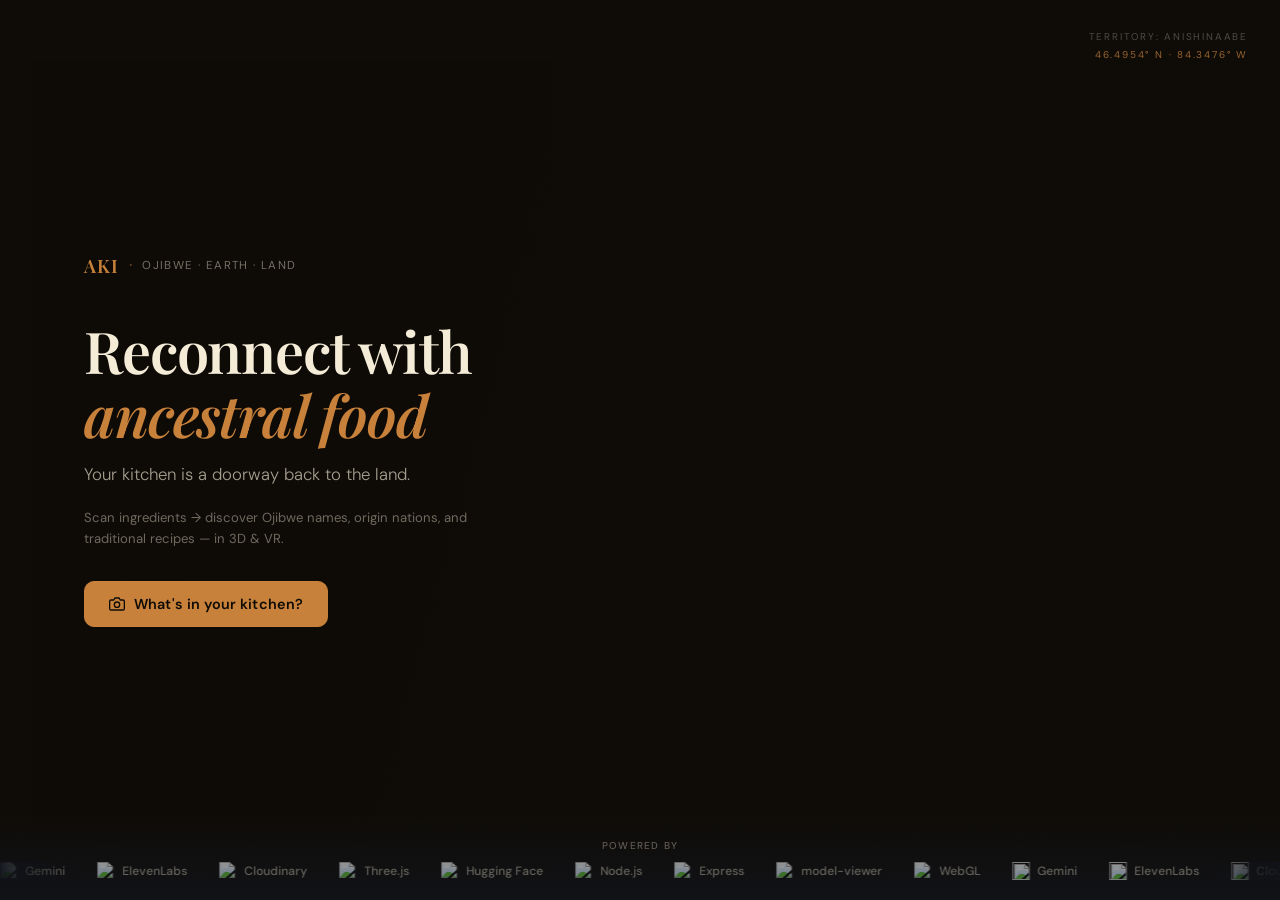
==== commit 37bb0cd8: "Recipe list: 3D button below list, voice 'next/continue' in kitchen, selected state Made-with: Curso" ====
--- a/frontend/index.html
+++ b/frontend/index.html
@@ -1,13 +1,13 @@
 <!DOCTYPE html>
 <html lang="en">
 <head>
-<meta charset="UTF-8">
-<meta name="viewport" content="width=device-width, initial-scale=1.0">
+  <meta charset="UTF-8">
+  <meta name="viewport" content="width=device-width, initial-scale=1.0">
 <meta name="description" content="Aki reconnects people with Indigenous food traditions through AI-powered ingredient recognition and traditional recipes.">
 <meta name="theme-color" content="#1C1C1C">
 <title>Aki — Indigenous Food Reconnection</title>
 <link href="https://fonts.googleapis.com/css2?family=Playfair+Display:ital,wght@0,400;0,600;1,400&family=DM+Sans:wght@300;400;500&display=swap" rel="stylesheet">
-<link rel="stylesheet" href="styles.css">
+  <link rel="stylesheet" href="styles.css">
 <link rel="stylesheet" href="aki-ui.css">
 </head>
 <body>
@@ -17,174 +17,102 @@
 
 <div class="screens" id="app">
 
-  <!-- ── SCREEN 1: SPLASH ── -->
-  <div class="screen screen-splash" data-screen="splash">
-    <div class="splash-texture"></div>
-    <div class="splash-geo"></div>
-    <div class="splash-content">
-      <div class="title-card-3d" id="title-card-3d">
-        <div class="title-card-3d__shine"></div>
-        <div class="title-card-3d__geo"></div>
-        <div class="aki-wordmark">Aki</div>
-        <div class="aki-subtitle">Ojibwe · Earth · Land</div>
-        <p class="splash-tagline">Your kitchen is a doorway back to the land.</p>
-      </div>
-      <button class="btn-primary" id="btn-start-scan">
-        <svg width="16" height="16" viewBox="0 0 24 24" fill="none" stroke="currentColor" stroke-width="2"><path d="M23 19a2 2 0 0 1-2 2H3a2 2 0 0 1-2-2V8a2 2 0 0 1 2-2h4l2-3h6l2 3h4a2 2 0 0 1 2 2z"/><circle cx="12" cy="13" r="4"/></svg>
-        What's in your kitchen?
-      </button>
-      <button class="btn-primary" id="btn-3d-kitchen" style="margin-top:12px; background:rgba(255,255,255,0.12); border:1.5px solid var(--ochre); justify-content:center; width:100%;">
-        View 3D Kitchen
-      </button>
-      <p class="btn-ghost" id="btn-explore-recipes">or explore recipes →</p>
-    </div>
-
-  <!-- ── POWERED BY LOGO CLOUD ── -->
-  <div class="logo-cloud">
-    <p class="logo-cloud__label">Powered by</p>
-    <div class="logo-slider-wrap">
-
-      <!-- Track is duplicated for a seamless, gapless infinite loop -->
-      <div class="logo-slider-track" aria-hidden="true">
-
-        <!-- ─ set A ─ -->
-        <span class="logo-item">
-          <img src="https://cdn.simpleicons.org/googlegemini/C8813A" alt="Google Gemini" loading="lazy">
-          <span>Gemini</span>
-        </span>
-        <span class="logo-item">
-          <img src="https://cdn.simpleicons.org/elevenlabs/E8A55A" alt="ElevenLabs" loading="lazy">
-          <span>ElevenLabs</span>
-        </span>
-        <span class="logo-item">
-          <img src="https://cdn.simpleicons.org/cloudinary/C8813A" alt="Cloudinary" loading="lazy">
-          <span>Cloudinary</span>
-        </span>
-        <span class="logo-item">
-          <img src="https://cdn.simpleicons.org/threedotjs/E8A55A" alt="Three.js" loading="lazy">
-          <span>Three.js</span>
-        </span>
-        <span class="logo-item">
-          <img src="https://cdn.simpleicons.org/huggingface/C8813A" alt="Hugging Face" loading="lazy">
-          <span>Hugging Face</span>
-        </span>
-        <span class="logo-item">
-          <img src="https://cdn.simpleicons.org/nodedotjs/E8A55A" alt="Node.js" loading="lazy">
-          <span>Node.js</span>
-        </span>
-        <span class="logo-item">
-          <img src="https://cdn.simpleicons.org/express/C8813A" alt="Express" loading="lazy">
-          <span>Express</span>
-        </span>
-        <span class="logo-item">
-          <img src="https://cdn.simpleicons.org/google/E8A55A" alt="model-viewer" loading="lazy">
-          <span>model-viewer</span>
-        </span>
-        <span class="logo-item">
-          <img src="https://cdn.simpleicons.org/multer/C8813A" alt="Multer" loading="lazy" onerror="this.style.display='none'">
-          <span>Multer</span>
-        </span>
-        <span class="logo-item">
-          <img src="https://cdn.simpleicons.org/webgl/E8A55A" alt="WebGL" loading="lazy">
-          <span>WebGL</span>
-        </span>
-
-        <!-- ─ set B (duplicate for seamless loop) ─ -->
-        <span class="logo-item">
-          <img src="https://cdn.simpleicons.org/googlegemini/C8813A" alt="" loading="lazy">
-          <span>Gemini</span>
-        </span>
-        <span class="logo-item">
-          <img src="https://cdn.simpleicons.org/elevenlabs/E8A55A" alt="" loading="lazy">
-          <span>ElevenLabs</span>
-        </span>
-        <span class="logo-item">
-          <img src="https://cdn.simpleicons.org/cloudinary/C8813A" alt="" loading="lazy">
-          <span>Cloudinary</span>
-        </span>
-        <span class="logo-item">
-          <img src="https://cdn.simpleicons.org/threedotjs/E8A55A" alt="" loading="lazy">
-          <span>Three.js</span>
-        </span>
-        <span class="logo-item">
-          <img src="https://cdn.simpleicons.org/huggingface/C8813A" alt="" loading="lazy">
-          <span>Hugging Face</span>
-        </span>
-        <span class="logo-item">
-          <img src="https://cdn.simpleicons.org/nodedotjs/E8A55A" alt="" loading="lazy">
-          <span>Node.js</span>
-        </span>
-        <span class="logo-item">
-          <img src="https://cdn.simpleicons.org/express/C8813A" alt="" loading="lazy">
-          <span>Express</span>
-        </span>
-        <span class="logo-item">
-          <img src="https://cdn.simpleicons.org/google/E8A55A" alt="" loading="lazy">
-          <span>model-viewer</span>
-        </span>
-        <span class="logo-item">
-          <img src="https://cdn.simpleicons.org/webgl/E8A55A" alt="" loading="lazy">
-          <span>WebGL</span>
-        </span>
-
-      </div><!-- /.logo-slider-track -->
-
-      <!-- Progressive blur edges — pure CSS, no JS -->
-      <div class="logo-blur logo-blur--left"  aria-hidden="true"></div>
-      <div class="logo-blur logo-blur--right" aria-hidden="true"></div>
-    </div><!-- /.logo-slider-wrap -->
-  </div><!-- /.logo-cloud -->
+  <!-- ── SCREEN 1: SPLASH — Hero3D layout ── -->
+  <div class="screen screen-splash hero-splash" data-screen="splash">
+
+    <!-- 3D canvas injected here by hero3d.js -->
+
+    <!-- Loading pulse — shown while the village GLB is fetching, fades out after -->
+    <div id="hero3d-loader" class="hero-loader" aria-hidden="true">
+      <span></span><span></span><span></span>
+    </div>
+
+    <!-- Edge vignette — dark radial gradient that frames the 3D and boosts depth -->
+    <div class="hero-vignette" aria-hidden="true"></div>
+
+    <!-- Grain overlay (matches Hero3D.tsx hero-board-grain) -->
+    <div class="hero-grain" aria-hidden="true"></div>
+
+    <!-- Left content panel -->
+    <div class="hero-content">
+      <!-- Brand header -->
+      <div class="hero-brand">
+        <span class="hero-brand__name">Aki</span>
+        <span class="hero-brand__dot">·</span>
+        <span class="hero-brand__sub">Ojibwe · Earth · Land</span>
+      </div>
+
+      <!-- Main title block -->
+      <div class="hero-title-wrap">
+        <h1 class="hero-title">
+          Reconnect with<br>
+          <span class="hero-title--em">ancestral food</span>
+        </h1>
+        <p class="hero-subtitle">
+          Your kitchen is a doorway back to the land.
+        </p>
+      </div>
+
+      <p class="hero-subtext">
+        Scan ingredients &rarr; discover Ojibwe names, origin nations, and traditional recipes — in 3D &amp; VR.
+      </p>
+
+      <!-- CTAs -->
+      <div class="hero-ctas">
+        <button class="hero-btn-primary" id="btn-start-scan">
+          <svg width="16" height="16" viewBox="0 0 24 24" fill="none" stroke="currentColor" stroke-width="2"><path d="M23 19a2 2 0 0 1-2 2H3a2 2 0 0 1-2-2V8a2 2 0 0 1 2-2h4l2-3h6l2 3h4a2 2 0 0 1 2 2z"/><circle cx="12" cy="13" r="4"/></svg>
+          What's in your kitchen?
+        </button>
+      </div>
+    </div><!-- /.hero-content -->
+
+    <!-- Floating coords — top right (matches Hero3D.tsx hero-board-coords) -->
+    <div class="hero-coords" aria-hidden="true">
+      <div class="hero-coords__line">TERRITORY: ANISHINAABE</div>
+      <div class="hero-coords__line hero-coords__line--highlight">46.4954° N · 84.3476° W</div>
+    </div>
+
+    <!-- Powered by logo cloud -->
+    <div class="logo-cloud hero-logo-cloud">
+      <p class="logo-cloud__label">Powered by</p>
+      <div class="logo-slider-wrap">
+        <!-- Track is duplicated for a seamless, gapless infinite loop -->
+        <div class="logo-slider-track" aria-hidden="true">
+          <!-- ─ set A ─ -->
+          <span class="logo-item"><img src="https://cdn.simpleicons.org/googlegemini/C8813A" alt="Google Gemini" loading="lazy"><span>Gemini</span></span>
+          <span class="logo-item"><img src="https://cdn.simpleicons.org/elevenlabs/E8A55A" alt="ElevenLabs" loading="lazy"><span>ElevenLabs</span></span>
+          <span class="logo-item"><img src="https://cdn.simpleicons.org/cloudinary/C8813A" alt="Cloudinary" loading="lazy"><span>Cloudinary</span></span>
+          <span class="logo-item"><img src="https://cdn.simpleicons.org/threedotjs/E8A55A" alt="Three.js" loading="lazy"><span>Three.js</span></span>
+          <span class="logo-item"><img src="https://cdn.simpleicons.org/huggingface/C8813A" alt="Hugging Face" loading="lazy"><span>Hugging Face</span></span>
+          <span class="logo-item"><img src="https://cdn.simpleicons.org/nodedotjs/E8A55A" alt="Node.js" loading="lazy"><span>Node.js</span></span>
+          <span class="logo-item"><img src="https://cdn.simpleicons.org/express/C8813A" alt="Express" loading="lazy"><span>Express</span></span>
+          <span class="logo-item"><img src="https://cdn.simpleicons.org/google/E8A55A" alt="model-viewer" loading="lazy"><span>model-viewer</span></span>
+          <span class="logo-item"><img src="https://cdn.simpleicons.org/webgl/E8A55A" alt="WebGL" loading="lazy"><span>WebGL</span></span>
+          <!-- ─ set B (duplicate for seamless loop) ─ -->
+          <span class="logo-item"><img src="https://cdn.simpleicons.org/googlegemini/C8813A" alt="" loading="lazy"><span>Gemini</span></span>
+          <span class="logo-item"><img src="https://cdn.simpleicons.org/elevenlabs/E8A55A" alt="" loading="lazy"><span>ElevenLabs</span></span>
+          <span class="logo-item"><img src="https://cdn.simpleicons.org/cloudinary/C8813A" alt="" loading="lazy"><span>Cloudinary</span></span>
+          <span class="logo-item"><img src="https://cdn.simpleicons.org/threedotjs/E8A55A" alt="" loading="lazy"><span>Three.js</span></span>
+          <span class="logo-item"><img src="https://cdn.simpleicons.org/huggingface/C8813A" alt="" loading="lazy"><span>Hugging Face</span></span>
+          <span class="logo-item"><img src="https://cdn.simpleicons.org/nodedotjs/E8A55A" alt="" loading="lazy"><span>Node.js</span></span>
+          <span class="logo-item"><img src="https://cdn.simpleicons.org/express/C8813A" alt="" loading="lazy"><span>Express</span></span>
+          <span class="logo-item"><img src="https://cdn.simpleicons.org/google/E8A55A" alt="" loading="lazy"><span>model-viewer</span></span>
+          <span class="logo-item"><img src="https://cdn.simpleicons.org/webgl/E8A55A" alt="" loading="lazy"><span>WebGL</span></span>
+        </div><!-- /.logo-slider-track -->
+        <div class="logo-blur logo-blur--left"  aria-hidden="true"></div>
+        <div class="logo-blur logo-blur--right" aria-hidden="true"></div>
+      </div><!-- /.logo-slider-wrap -->
+    </div><!-- /.logo-cloud -->
+
   </div><!-- /.screen-splash -->
 
-  <!-- ── SCREEN 2: NATION SELECTION ── -->
-  <div class="screen screen-nation" data-screen="nation">
-    <div class="screen-header">
-      <div class="step-label">Step 1 of 2</div>
-      <h2 class="screen-title">Which nation are you connected to?</h2>
-      <p class="screen-desc">This helps us share teachings and recipes from your specific land and community.</p>
-    </div>
-
-    <div class="nation-grid" id="nation-grid">
-      <div class="nation-card glowing-card selected" data-nation="Anishinaabe" data-region="Great Lakes">
-        <div class="nation-card-dot"></div>
-        <div class="nation-card-name">Anishinaabe</div>
-        <div class="nation-card-region">Great Lakes</div>
-      </div>
-      <div class="nation-card glowing-card" data-nation="Haudenosaunee" data-region="Northeast">
-        <div class="nation-card-dot"></div>
-        <div class="nation-card-name">Haudenosaunee</div>
-        <div class="nation-card-region">Northeast</div>
-      </div>
-      <div class="nation-card glowing-card" data-nation="Cree" data-region="Northern Canada">
-        <div class="nation-card-dot"></div>
-        <div class="nation-card-name">Cree</div>
-        <div class="nation-card-region">Northern Canada</div>
-      </div>
-      <div class="nation-card glowing-card" data-nation="Métis" data-region="Prairies">
-        <div class="nation-card-dot"></div>
-        <div class="nation-card-name">Métis</div>
-        <div class="nation-card-region">Prairies</div>
-      </div>
-      <div class="nation-card glowing-card" data-nation="Coast Salish" data-region="Pacific Northwest">
-        <div class="nation-card-dot"></div>
-        <div class="nation-card-name">Coast Salish</div>
-        <div class="nation-card-region">Pacific Northwest</div>
-      </div>
-      <div class="nation-card glowing-card" data-nation="Other" data-region="All territories">
-        <div class="nation-card-dot"></div>
-        <div class="nation-card-name">Other / All</div>
-        <div class="nation-card-region">All territories</div>
-      </div>
-    </div>
-
-    <button class="btn-primary" id="btn-nation-continue" style="width:100%; justify-content:center;">Continue</button>
-    <p class="skip-link" id="btn-nation-skip">I'm not sure yet — show me everything</p>
-  </div>
-
-  <!-- ── SCREEN 3: UPLOAD ── -->
+
+
+  <!-- ── SCREEN 2: UPLOAD ── -->
   <div class="screen screen-upload" data-screen="upload">
     <div class="screen-header">
-      <div class="step-label">Step 2 of 2</div>
+      <button class="btn-back" id="btn-upload-back">← Back</button>
+      <div class=\"step-label\">Step 1 of 1</div>
       <h2 class="screen-title">What's in your kitchen?</h2>
       <p class="screen-desc">Take a photo or upload an image of your ingredients and we'll find recipes for you.</p>
     </div>
@@ -221,6 +149,7 @@
     <button class="btn-secondary" id="btn-camera-roll">Upload from camera roll</button>
 
     <div id="upload-error" class="aki-error" style="display:none" role="alert"></div>
+    <button class="btn-secondary" id="btn-upload-retry" style="display:none;width:100%;margin-top:12px;justify-content:center;">Try again</button>
   </div>
 
   <!-- ── SCREEN 4: DETECTION RESULT ── -->
@@ -246,6 +175,10 @@
         <!-- Populated by render.js -->
       </div>
 
+      <div class="detect-ingredient-chips" id="detect-ingredient-chips" style="display:none">
+        <!-- Click an ingredient to see labeled photo (Cloudinary) -->
+      </div>
+
       <!-- Audio chip for Ojibwe pronunciation -->
       <div class="audio-chip glowing-card" id="audio-chip" style="display:none">
         <div class="audio-play" id="audio-play-btn">
@@ -299,10 +232,14 @@
     </div>
 
     <div class="recipe-body">
-      <!-- Suggested recipes list if multiple -->
+      <!-- Suggested recipes — select one, then Cook in 3D -->
       <div id="recipe-suggestions-wrap" style="display:none">
         <div class="recipe-section-label">More recipes you can make</div>
         <div id="recipe-suggestions-list" class="aki-recipe-suggestions"></div>
+        <button class="btn-full btn-primary" id="btn-enter-kitchen3d" style="margin-top:16px;">
+          <svg width="16" height="16" viewBox="0 0 24 24" fill="none" stroke="currentColor" stroke-width="2" style="margin-right:8px"><path d="M2 8h20v10a2 2 0 0 1-2 2H4a2 2 0 0 1-2-2V8z"/><path d="M7 8V6a5 5 0 0 1 10 0v2"/></svg>
+          Cook this in 3D
+        </button>
       </div>
 
       <div class="recipe-section-label">Ingredients — tap to hear Ojibwe name</div>
@@ -401,31 +338,10 @@
       <div class="story-attr-name" id="story-attr-name">–</div>
     </div>
     <p class="story-land" id="story-land"></p>
-  </div>
-
-  <!-- ── SCREEN 8: WORD OF THE DAY ── -->
-  <div class="screen screen-word" data-screen="word">
-    <div class="word-day-label">Word of the day</div>
-    <div class="word-ojibwe" id="word-ojibwe">–</div>
-    <div class="word-english" id="word-english">–</div>
-    <div class="word-image">
-      <div class="word-image-geo"></div>
-      <span id="word-emoji">🌿</span>
-    </div>
-    <div class="word-play" id="word-play" style="display:none">
-      <div class="word-play-btn" id="word-play-btn">
-        <svg viewBox="0 0 10 12"><path d="M0 0l10 6-10 6V0z"/></svg>
-      </div>
-      <div class="word-play-text">Hear Elder pronunciation in Ojibwe</div>
-    </div>
-    <audio id="word-audio" style="display:none"></audio>
-
-    <!-- Suggestions chip -->
-    <div style="margin-top:40px;">
-      <button class="btn-primary" id="btn-word-scan" style="width:100%;justify-content:center;">
-        Scan something from your kitchen
-      </button>
-    </div>
+
+    <button class="btn-full btn-secondary" id="btn-story-restart" style="margin-top:32px;">
+      Scan something new →
+    </button>
   </div>
 
   <!-- ── SCREEN: 3D KITCHEN ── -->
@@ -436,7 +352,12 @@
     </div>
     <button class="ar-btn ar-btn-prev" id="btn-kitchen3d-back"
       style="position:absolute;bottom:24px;left:24px;z-index:10;">
-      ← Back
+      ← Back to recipe
+    </button>
+    <button class="btn-primary" id="btn-kitchen3d-story"
+      style="position:absolute;bottom:24px;right:24px;z-index:10;padding:12px 20px;">
+      <svg width="16" height="16" viewBox="0 0 24 24" fill="none" stroke="currentColor" stroke-width="2" style="margin-right:6px"><path d="M21 15a2 2 0 0 1-2 2H7l-4 4V5a2 2 0 0 1 2-2h14a2 2 0 0 1 2 2z"/></svg>
+      Learn the origin story
     </button>
   </div>
 
@@ -454,30 +375,37 @@
       <svg class="nav-icon" viewBox="0 0 24 24" fill="none" stroke="currentColor" stroke-width="2"><path d="M21 15a2 2 0 0 1-2 2H7l-4 4V5a2 2 0 0 1 2-2h14a2 2 0 0 1 2 2z"/></svg>
       <span class="nav-label">Stories</span>
     </div>
-    <div class="nav-item" data-nav="word" id="nav-word">
-      <svg class="nav-icon" viewBox="0 0 24 24" fill="none" stroke="currentColor" stroke-width="2"><path d="M12 2a10 10 0 1 0 0 20A10 10 0 0 0 12 2z"/><path d="M12 8v4l3 3"/></svg>
-      <span class="nav-label">Word</span>
-    </div>
   </nav>
 
 </div><!-- /.screens -->
 
+<!-- WebXR Polyfill (cross-browser coverage) -->
+<script src="https://cdn.jsdelivr.net/npm/webxr-polyfill@latest/build/webxr-polyfill.min.js"></script>
 <!-- Scripts -->
 <script src="https://cdn.jsdelivr.net/npm/three@0.134.0/build/three.min.js"></script>
 <script src="https://cdn.jsdelivr.net/npm/three@0.134.0/examples/js/controls/OrbitControls.js"></script>
 <script src="https://cdn.jsdelivr.net/npm/three@0.134.0/examples/js/controls/TransformControls.js"></script>
 <script src="https://cdn.jsdelivr.net/npm/three@0.134.0/examples/js/loaders/GLTFLoader.js"></script>
 <script type="module" src="https://ajax.googleapis.com/ajax/libs/model-viewer/4.0.0/model-viewer.min.js"></script>
-<script src="js/utils.js"></script>
+  <script src="js/utils.js"></script>
+<script src="js/gyroCamera.js"></script>
+<script src="js/immersiveEntry.js"></script>
+<script src="js/nationMap3d.js"></script>
+<script src="js/hero3d.js"></script>
+<script src="js/heroFoodCard.js"></script>
 <script src="js/ar.js"></script>
 <script src="js/glow.js"></script>
 <script src="js/app.js"></script>
+
 <script src="js/upload.js"></script>
-<script src="js/render.js"></script>
+  <script src="js/render.js"></script>
 <script src="js/ingredientPositions.js"></script>
+<script src="js/steps/step1-chop.js"></script>
+<script src="js/steps/step2-chop.js"></script>
 <script src="js/cookingGuide.js"></script>
 <script src="js/generate3d.js"></script>
 <script src="js/story.js"></script>
 <script src="js/tiltCard.js"></script>
 </body>
 </html>
+
--- a/frontend/aki-ui.css
+++ b/frontend/aki-ui.css
@@ -136,7 +136,7 @@
   letter-spacing: 4px;
   text-transform: uppercase;
   color: var(--ochre);
-  margin-bottom: 48px;
+  margin-bottom: 20px;
 }
 
 .splash-tagline {
@@ -145,7 +145,63 @@
   font-size: 20px;
   color: rgba(245,236,215,0.7);
   line-height: 1.5;
-  margin-bottom: 60px;
+  margin-bottom: 0;
+}
+
+/* ── 3D Title Card ──────────────────────────────── */
+.title-card-3d {
+  position: relative;
+  transform-style: preserve-3d;
+  border-radius: 24px;
+  background: rgba(255,255,255,0.03);
+  border: 1px solid rgba(200,129,58,0.3);
+  padding: 40px 28px 32px;
+  margin-bottom: 36px;
+  will-change: transform;
+  cursor: default;
+  overflow: hidden;
+  animation: card-float 5s ease-in-out infinite;
+}
+
+.title-card-3d.is-tilting {
+  animation: none;
+  transition: transform 0.08s linear;
+}
+
+@keyframes card-float {
+  0%, 100% { transform: perspective(800px) translateY(0px)   rotateX(0deg)   rotateY(0deg); }
+  25%       { transform: perspective(800px) translateY(-5px)  rotateX(1.5deg) rotateY(-1deg); }
+  75%       { transform: perspective(800px) translateY(-8px)  rotateX(-1deg)  rotateY(1.5deg); }
+}
+
+.title-card-3d__shine {
+  position: absolute;
+  inset: 0;
+  border-radius: inherit;
+  background: radial-gradient(circle at 50% 30%, rgba(255,255,255,0.12) 0%, transparent 65%);
+  pointer-events: none;
+  transition: background 0.08s linear;
+  mix-blend-mode: overlay;
+  z-index: 1;
+}
+
+.title-card-3d__geo {
+  position: absolute;
+  right: -30px;
+  bottom: -30px;
+  width: 140px;
+  height: 140px;
+  border-radius: 50%;
+  background: radial-gradient(circle, rgba(200,129,58,0.12) 0%, transparent 70%);
+  pointer-events: none;
+  z-index: 0;
+}
+
+.title-card-3d .aki-wordmark,
+.title-card-3d .aki-subtitle,
+.title-card-3d .splash-tagline {
+  position: relative;
+  z-index: 2;
 }
 
 /* ── BUTTONS ─────────────────────────────────────── */
@@ -208,6 +264,21 @@
 
 .screen-header { margin-bottom: 28px; flex-shrink: 0; }
 
+.btn-back {
+  background: none;
+  border: none;
+  color: var(--text-muted);
+  font-size: 13px;
+  padding: 0;
+  margin-bottom: 12px;
+  cursor: pointer;
+  display: inline-flex;
+  align-items: center;
+  gap: 4px;
+  transition: color 0.2s;
+}
+.btn-back:hover { color: var(--ochre); }
+
 .step-label {
   font-size: 10px;
   letter-spacing: 4px;
@@ -519,6 +590,30 @@
   gap: 8px;
   flex-wrap: wrap;
   margin-bottom: 28px;
+}
+
+.detect-ingredient-chips {
+  display: flex;
+  gap: 8px;
+  flex-wrap: wrap;
+  margin-bottom: 20px;
+}
+
+.detect-ingredient-chip {
+  padding: 8px 14px;
+  border-radius: 100px;
+  font-size: 12px;
+  font-family: 'DM Sans', sans-serif;
+  background: rgba(200,129,58,0.15);
+  color: var(--ochre);
+  border: 1px solid rgba(200,129,58,0.35);
+  cursor: pointer;
+  transition: background 0.15s, border-color 0.15s;
+}
+
+.detect-ingredient-chip:hover {
+  background: rgba(200,129,58,0.25);
+  border-color: var(--ochre);
 }
 
 .tag {
@@ -727,6 +822,14 @@
   padding: 14px 8px;
 }
 
+.ingredient-row-clickable {
+  cursor: pointer;
+}
+
+.ingredient-row-clickable:hover {
+  background: rgba(200,129,58,0.08);
+}
+
 .ingredient-left {
   display: flex;
   align-items: center;
@@ -824,6 +927,7 @@
 }
 
 .aki-recipe-sug:hover { border-color: var(--ochre); }
+.aki-recipe-sug--selected { border-color: var(--ochre); background: rgba(200,129,58,0.08); box-shadow: 0 0 0 2px rgba(200,129,58,0.2); }
 .aki-recipe-sug__name { font-family: 'Playfair Display', serif; font-size: 15px; color: var(--charcoal); }
 .aki-recipe-sug__match { font-size: 11px; color: var(--text-muted); letter-spacing: 1px; }
 
@@ -953,10 +1057,71 @@
 .ar-btn-next { background: var(--ochre); color: white; }
 .ar-btn-next:hover { background: var(--ochre-light); }
 
+/* ── SCREEN: 3D KITCHEN ──────────────────────────── */
+.screen-kitchen3d {
+  background: #0a0a0a;
+  padding: 0;
+  overflow: hidden;
+  height: 100vh;
+  min-height: 100vh;
+}
+
+#kitchen3d-container {
+  position: absolute;
+  inset: 0;
+  width: 100%;
+  height: 100%;
+}
+
+#kitchen3d-container canvas {
+  display: block;
+  width: 100% !important;
+  height: 100% !important;
+}
+
+.kitchen3d-overlay {
+  position: absolute;
+  top: 24px;
+  left: 24px;
+  z-index: 10;
+  pointer-events: none;
+}
+
+.kitchen3d-btn {
+  padding: 8px 14px;
+  border: 1px solid rgba(200,129,58,0.4);
+  background: rgba(28,28,28,0.85);
+  color: var(--cream);
+  border-radius: 4px;
+  font-size: 12px;
+  font-weight: 500;
+  cursor: pointer;
+  font-family: 'DM Sans', sans-serif;
+  backdrop-filter: blur(8px);
+  transition: background 0.15s, border-color 0.15s;
+}
+
+.kitchen3d-btn:hover {
+  background: rgba(200,129,58,0.25);
+}
+
+.kitchen3d-btn--active {
+  background: var(--ochre);
+  border-color: var(--ochre);
+  color: #fff;
+}
+
+.kitchen3d-btn--active:hover {
+  background: var(--ochre-light);
+}
+
 /* ── SCREEN 7: STORY ─────────────────────────────── */
 .screen-story {
   background: var(--charcoal);
-  padding: 60px 32px;
+  padding: 60px 32px 96px;
+  height: calc(100vh - 76px);
+  overflow-y: auto;
+  -webkit-overflow-scrolling: touch;
 }
 
 .story-ornament {
@@ -1308,3 +1473,669 @@
     linear-gradient(#0000, #0000),
     linear-gradient(#fff, #fff);
 }
+
+/* ═══════════════════════════════════════════════════════
+   WebXR / Immersive Entry Styles
+   ═══════════════════════════════════════════════════════ */
+
+/* ── Immersive Entry — Primary CTA button ─────────────── */
+.btn-xr-entry {
+  display: inline-flex;
+  align-items: center;
+  justify-content: center;
+  gap: 10px;
+  width: 100%;
+  padding: 20px 28px;
+  margin-bottom: 10px;
+  background: linear-gradient(135deg, #C8813A 0%, #A05C20 100%);
+  color: #FFF8EE;
+  border: none;
+  border-radius: 16px;
+  font-family: 'DM Sans', sans-serif;
+  font-size: 16px;
+  font-weight: 600;
+  letter-spacing: 0.5px;
+  cursor: pointer;
+  box-shadow:
+    0 4px 24px rgba(200,129,58,0.50),
+    0 0 0 1.5px rgba(200,129,58,0.35),
+    inset 0 1px 0 rgba(255,255,255,0.15);
+  animation: xr-pulse-shadow 2.6s ease-in-out infinite;
+  transition: transform 0.15s, box-shadow 0.15s;
+}
+
+.btn-xr-entry:hover {
+  transform: translateY(-2px) scale(1.015);
+  box-shadow:
+    0 8px 36px rgba(200,129,58,0.65),
+    0 0 0 2px rgba(200,129,58,0.6),
+    inset 0 1px 0 rgba(255,255,255,0.2);
+}
+
+.btn-xr-entry:active {
+  transform: scale(0.97);
+}
+
+@keyframes xr-pulse-shadow {
+  0%, 100% { box-shadow: 0 4px 24px rgba(200,129,58,0.50), 0 0 0 1.5px rgba(200,129,58,0.35), inset 0 1px 0 rgba(255,255,255,0.15); }
+  50%       { box-shadow: 0 4px 40px rgba(200,129,58,0.80), 0 0 0 3px   rgba(200,129,58,0.55), inset 0 1px 0 rgba(255,255,255,0.20); }
+}
+
+/* ── XR tagline under entry button ───────────────────── */
+.xr-tagline {
+  font-size: 12px;
+  color: rgba(245,236,215,0.45);
+  text-align: center;
+  letter-spacing: 0.5px;
+  margin-bottom: 20px;
+  font-style: italic;
+}
+
+/* ── 3D Nation Map canvas wrapper (inside .screen-nation) ─ */
+.nation-map-canvas-wrap,
+#nation-map-canvas-wrap {
+  position: relative;
+  width: 100%;
+  height: 240px;
+  border-radius: 16px;
+  overflow: hidden;
+  margin-bottom: 8px;
+  background: #0D1810;
+  border: 1px solid rgba(200,129,58,0.18);
+  flex-shrink: 0;
+}
+
+/* Allow nation screen to scroll when 3D map + cards don't fit */
+.screen-nation {
+  overflow-y: auto !important;
+}
+
+/* ── XR button wrapper — pulsing SVG ring ─────────────── */
+.xr-btn-wrap {
+  position: relative;
+  display: inline-flex;
+  align-items: center;
+}
+
+.xr-pulse-ring {
+  position: absolute;
+  left: -8px;
+  top: 50%;
+  transform: translateY(-50%);
+  width: 48px;
+  height: 48px;
+  pointer-events: none;
+  opacity: 0.85;
+}
+
+/* ── kitchen3d XR button variant ─────────────────────── */
+.kitchen3d-btn--xr {
+  background: linear-gradient(135deg, rgba(200,129,58,0.55) 0%, rgba(160,98,40,0.55) 100%) !important;
+  color: #FFF8EE !important;
+  border: 1.5px solid rgba(200,129,58,0.55) !important;
+  padding-left: 20px !important;
+  font-weight: 600 !important;
+  letter-spacing: 0.3px;
+  box-shadow: 0 2px 12px rgba(200,129,58,0.30);
+  transition: background 0.2s, box-shadow 0.2s, transform 0.1s;
+}
+
+.kitchen3d-btn--xr:hover {
+  background: linear-gradient(135deg, rgba(200,129,58,0.8) 0%, rgba(160,98,40,0.8) 100%) !important;
+  box-shadow: 0 4px 20px rgba(200,129,58,0.55);
+  transform: translateY(-1px);
+}
+
+/* ═══════════════════════════════════════════════════════════
+   HERO3D SPLASH  —  ports GrowthSync Hero3D layout to Aki
+   ═══════════════════════════════════════════════════════════ */
+
+/* ── Splash container: full-screen, dark base ─────────────── */
+.hero-splash {
+  position: relative;
+  width: 100%;
+  height: 100%;
+  background: #0E0B07;
+  overflow: hidden;
+  display: flex;
+  align-items: stretch;
+}
+
+#hero3d-canvas {
+  position: absolute;
+  inset: 0;
+  width: 100%;
+  height: 100%;
+  z-index: 0;
+  pointer-events: none;
+}
+
+/* ── Film grain overlay ───────────────────────────────────── */
+.hero-grain {
+  position: absolute;
+  inset: 0;
+  z-index: 2;
+  pointer-events: none;
+  opacity: 0.045;
+  background-image: url("data:image/svg+xml,%3Csvg viewBox='0 0 256 256' xmlns='http://www.w3.org/2000/svg'%3E%3Cfilter id='noise'%3E%3CfeTurbulence type='fractalNoise' baseFrequency='0.9' numOctaves='4' stitchTiles='stitch'/%3E%3C/filter%3E%3Crect width='100%25' height='100%25' filter='url(%23noise)' opacity='1'/%3E%3C/svg%3E");
+  background-size: 256px 256px;
+  mix-blend-mode: overlay;
+}
+
+/* ── Left content panel ───────────────────────────────────── */
+.hero-content {
+  position: relative;
+  z-index: 10;
+  display: flex;
+  flex-direction: column;
+  justify-content: center;
+  padding: 48px 52px;
+  width: min(520px, 52%);
+  min-height: 100%;
+  background: linear-gradient(
+    105deg,
+    rgba(14, 11, 7, 0.92) 0%,
+    rgba(14, 11, 7, 0.78) 65%,
+    rgba(14, 11, 7, 0.0) 100%
+  );
+}
+
+/* ── Brand header ─────────────────────────────────────────── */
+.hero-brand {
+  display: flex;
+  align-items: center;
+  gap: 10px;
+  margin-bottom: 40px;
+  animation: heroFadeUp 0.7s ease both;
+}
+
+.hero-brand__name {
+  font-family: 'Playfair Display', serif;
+  font-size: 1.15rem;
+  font-weight: 600;
+  color: var(--ochre);
+  letter-spacing: 0.06em;
+  text-transform: uppercase;
+}
+
+.hero-brand__dot { color: rgba(200,129,58,0.45); font-size: 1.1rem; }
+
+.hero-brand__sub {
+  font-family: 'DM Sans', sans-serif;
+  font-size: 0.72rem;
+  color: rgba(245,236,215,0.45);
+  letter-spacing: 0.12em;
+  text-transform: uppercase;
+}
+
+/* ── Title block ──────────────────────────────────────────── */
+.hero-title-wrap {
+  margin-bottom: 20px;
+  animation: heroFadeUp 0.8s ease 0.1s both;
+}
+
+.hero-title {
+  font-family: 'Playfair Display', serif;
+  font-size: clamp(2.4rem, 4.5vw, 3.6rem);
+  font-weight: 600;
+  line-height: 1.12;
+  color: var(--cream);
+  letter-spacing: -0.02em;
+  margin-bottom: 14px;
+}
+
+.hero-title--em { color: var(--ochre); font-style: italic; }
+
+.hero-subtitle {
+  font-family: 'DM Sans', sans-serif;
+  font-size: 1.05rem;
+  font-weight: 300;
+  color: rgba(245,236,215,0.65);
+  line-height: 1.55;
+}
+
+/* ── Sub text ─────────────────────────────────────────────── */
+.hero-subtext {
+  font-family: 'DM Sans', sans-serif;
+  font-size: 0.82rem;
+  color: rgba(245,236,215,0.42);
+  line-height: 1.6;
+  margin-bottom: 32px;
+  animation: heroFadeUp 0.9s ease 0.2s both;
+}
+
+/* ── CTAs ─────────────────────────────────────────────────── */
+.hero-ctas {
+  display: flex;
+  gap: 12px;
+  flex-wrap: wrap;
+  margin-bottom: 20px;
+  animation: heroFadeUp 1.0s ease 0.3s both;
+}
+
+.hero-btn-primary {
+  position: relative;
+  overflow: hidden;
+  display: inline-flex;
+  align-items: center;
+  gap: 9px;
+  padding: 13px 24px;
+  border-radius: 10px;
+  border: 1.5px solid var(--ochre);
+  background: var(--ochre);
+  color: #0E0B07;
+  font-family: 'DM Sans', sans-serif;
+  font-size: 0.9rem;
+  font-weight: 600;
+  cursor: pointer;
+  transition: box-shadow 0.25s, transform 0.1s, color 0.25s;
+  letter-spacing: 0.01em;
+}
+
+.hero-btn-primary::after {
+  content: '';
+  position: absolute;
+  inset: 0;
+  background: #fff;
+  transform: translateY(101%);
+  transition: transform 0.38s cubic-bezier(0.19, 1, 0.22, 1);
+  z-index: 0;
+}
+.hero-btn-primary > * { position: relative; z-index: 1; }
+.hero-btn-primary:hover::after { transform: translateY(0); }
+.hero-btn-primary:hover { color: var(--ochre); box-shadow: 0 6px 24px rgba(200,129,58,0.45); }
+.hero-btn-primary:active { transform: scale(0.98); }
+
+.hero-btn-secondary {
+  position: relative;
+  overflow: hidden;
+  display: inline-flex;
+  align-items: center;
+  gap: 9px;
+  padding: 13px 22px;
+  border-radius: 10px;
+  border: 1.5px solid rgba(245,236,215,0.22);
+  background: rgba(245,236,215,0.07);
+  color: rgba(245,236,215,0.8);
+  font-family: 'DM Sans', sans-serif;
+  font-size: 0.9rem;
+  font-weight: 500;
+  cursor: pointer;
+  transition: border-color 0.2s, transform 0.1s;
+  letter-spacing: 0.01em;
+  backdrop-filter: blur(6px);
+}
+
+.hero-btn-secondary::after {
+  content: '';
+  position: absolute;
+  inset: 0;
+  background: rgba(245,236,215,0.12);
+  transform: translateY(101%);
+  transition: transform 0.38s cubic-bezier(0.19, 1, 0.22, 1);
+}
+.hero-btn-secondary:hover::after { transform: translateY(0); }
+.hero-btn-secondary:hover { border-color: rgba(245,236,215,0.45); }
+.hero-btn-secondary:active { transform: scale(0.98); }
+
+/* ── Ghost link ───────────────────────────────────────────── */
+.hero-ghost {
+  font-family: 'DM Sans', sans-serif;
+  font-size: 0.78rem;
+  color: rgba(245,236,215,0.32);
+  cursor: pointer;
+  transition: color 0.2s;
+  animation: heroFadeUp 1.1s ease 0.4s both;
+  margin-top: 4px;
+  background: none;
+  border: none;
+  padding: 0;
+}
+.hero-ghost:hover { color: rgba(245,236,215,0.65); }
+
+/* ── Floating coords — top right ──────────────────────────── */
+.hero-coords {
+  position: absolute;
+  top: 28px;
+  right: 32px;
+  z-index: 20;
+  text-align: right;
+  animation: heroFadeIn 1.2s ease 0.5s both;
+}
+
+.hero-coords__line {
+  font-family: 'DM Sans', sans-serif;
+  font-size: 0.62rem;
+  letter-spacing: 0.18em;
+  text-transform: uppercase;
+  color: rgba(245,236,215,0.28);
+  line-height: 1.8;
+}
+
+.hero-coords__line--highlight { color: var(--ochre); opacity: 0.75; }
+
+/* ── Logo cloud — absolute at bottom ─────────────────────── */
+.hero-logo-cloud {
+  position: absolute;
+  bottom: 0;
+  left: 0;
+  right: 0;
+  z-index: 15;
+}
+
+/* ── Entry animations ─────────────────────────────────────── */
+@keyframes heroFadeUp {
+  from { opacity: 0; transform: translateY(18px); }
+  to   { opacity: 1; transform: translateY(0); }
+}
+
+@keyframes heroFadeIn {
+  from { opacity: 0; }
+  to   { opacity: 1; }
+}
+
+/* ── Edge vignette — frames the 3D, adds cinematic depth ─── */
+.hero-vignette {
+  position: absolute;
+  inset: 0;
+  z-index: 1;
+  pointer-events: none;
+  background:
+    radial-gradient(ellipse 80% 80% at 70% 50%,
+      transparent 30%,
+      rgba(14, 11, 7, 0.55) 70%,
+      rgba(14, 11, 7, 0.92) 100%),
+    linear-gradient(to bottom,
+      rgba(14, 11, 7, 0.55) 0%,
+      transparent 18%,
+      transparent 72%,
+      rgba(14, 11, 7, 0.70) 100%);
+}
+
+/* ── Loading pulse — shown while the 34 MB GLB is fetching ── */
+.hero-loader {
+  position: absolute;
+  left: 50%;
+  top: 50%;
+  transform: translate(-50%, -50%);
+  z-index: 3;
+  display: flex;
+  gap: 7px;
+  align-items: center;
+  pointer-events: none;
+  opacity: 0;                /* hidden by default — JS shows it */
+  transition: opacity 0.5s ease;
+}
+
+.hero-loader span {
+  display: block;
+  width: 6px;
+  height: 6px;
+  border-radius: 50%;
+  background: var(--ochre);
+  opacity: 0.7;
+  animation: heroLoaderPulse 1.1s ease-in-out infinite;
+}
+.hero-loader span:nth-child(2) { animation-delay: 0.18s; }
+.hero-loader span:nth-child(3) { animation-delay: 0.36s; }
+
+@keyframes heroLoaderPulse {
+  0%, 100% { transform: scale(0.6); opacity: 0.25; }
+  50%       { transform: scale(1.2); opacity: 0.85; }
+}
+
+/* ── Responsive: mobile ───────────────────────────────────── */
+@media (max-width: 640px) {
+  .hero-content {
+    width: 100%;
+    padding: 36px 28px 120px;
+    background: linear-gradient(
+      180deg,
+      rgba(14,11,7,0.95) 0%,
+      rgba(14,11,7,0.85) 60%,
+      rgba(14,11,7,0.0) 100%
+    );
+    justify-content: flex-end;
+  }
+  .hero-title { font-size: 2.0rem; }
+  .hero-ctas  { flex-direction: column; }
+  .hero-btn-primary,
+  .hero-btn-secondary { width: 100%; justify-content: center; }
+  .hero-coords { top: 16px; right: 16px; }
+  .hero-loader { left: 50%; transform: translate(-50%, -50%); }
+  .hero-vignette {
+    background:
+      linear-gradient(to bottom,
+        rgba(14,11,7,0.7) 0%,
+        transparent 25%,
+        transparent 60%,
+        rgba(14,11,7,0.85) 100%);
+  }
+}
+
+
+
+/* ── Hero Food Card — rough game-card with angled 3D edges ───────────────── */
+
+/* Jagged polygon shared between border shell and inner face */
+/* Top-left chip, top-right notch, right-side nick, bottom-right chip, bottom-left notch */
+:root {
+  --hfc-clip: polygon(
+    0        22px,
+    8px       8px,
+    22px      0,
+    calc(100% - 10px) 0,
+    100%      10px,
+    100%      calc(100% - 28px),
+    calc(100% - 14px) calc(100% - 14px),
+    calc(100% - 28px) 100%,
+    14px      100%,
+    0         calc(100% - 14px)
+  );
+}
+
+#hero-food-card {
+  position: absolute;
+  right: 5%;
+  top: 50%;
+  transform: translateY(-50%);
+  z-index: 10;
+  perspective: 1000px;
+  cursor: pointer;
+  --rx: 0deg;
+  --ry: 0deg;
+}
+
+/* ── Outer border shell (slightly larger, gold) ── */
+.hfc-border {
+  padding: 3px;
+  background: linear-gradient(135deg,
+    #C8813A 0%, #F5B04A 30%, #8A5520 55%, #C8813A 75%, #F5D080 100%);
+  clip-path: var(--hfc-clip);
+  transform: rotateX(var(--rx)) rotateY(var(--ry));
+  transform-style: preserve-3d;
+  transition: transform 0.10s ease;
+  will-change: transform;
+  /* 3D card thickness illusion via layered shadows */
+  filter:
+    drop-shadow(0 2px 0 #5A3010)
+    drop-shadow(0 4px 0 #3A1E08)
+    drop-shadow(0 6px 0 #1E0E02)
+    drop-shadow(0 14px 30px rgba(0,0,0,0.85))
+    drop-shadow(0  0  18px rgba(200,129,58,0.25));
+}
+
+#hero-food-card:hover .hfc-border {
+  filter:
+    drop-shadow(0 2px 0 #7A4820)
+    drop-shadow(0 4px 0 #5A3010)
+    drop-shadow(0 6px 0 #3A1E08)
+    drop-shadow(0 20px 40px rgba(0,0,0,0.9))
+    drop-shadow(0  0  28px rgba(200,129,58,0.50));
+}
+
+/* ── Inner face ── */
+.hfc-inner {
+  width: 218px;
+  background: linear-gradient(160deg, #1A1006 0%, #0E0804 60%, #160F05 100%);
+  clip-path: var(--hfc-clip);
+  overflow: hidden;
+  padding-bottom: 18px;
+  position: relative;
+}
+
+/* Bevel highlight — top-left edge catch */
+.hfc-inner::before {
+  content: '';
+  position: absolute;
+  inset: 0;
+  background: linear-gradient(135deg,
+    rgba(255,200,80,0.10) 0%,
+    transparent 40%);
+  pointer-events: none;
+  z-index: 3;
+}
+
+.hfc-glow {
+  position: absolute;
+  inset: -30px;
+  background: radial-gradient(ellipse at 50% 35%, rgba(200,129,58,0.20) 0%, transparent 65%);
+  pointer-events: none;
+  z-index: 0;
+}
+
+.hfc-avatar {
+  display: flex;
+  align-items: center;
+  justify-content: center;
+  width: 218px;
+  height: 160px;
+  position: relative;
+  z-index: 1;
+}
+
+.hfc-avatar svg {
+  width: 110px;
+  height: 110px;
+  filter: drop-shadow(0 0 16px var(--accent, #C8813A));
+  transition: filter 0.3s ease, transform 0.3s ease;
+}
+
+#hero-food-card:hover .hfc-avatar svg {
+  filter: drop-shadow(0 0 26px var(--accent, #C8813A));
+  transform: translateY(-5px) scale(1.07);
+}
+
+.hfc-desc {
+  font-size: 11px;
+  color: rgba(245,232,204,0.45);
+  margin: 5px 0 0;
+  line-height: 1.55;
+}
+
+.hfc-dots {
+  display: flex;
+  gap: 7px;
+  justify-content: center;
+  padding: 10px 0 2px;
+  position: relative;
+  z-index: 2;
+}
+
+.hfc-dot {
+  width: 7px;
+  height: 7px;
+  background: rgba(200,129,58,0.22);
+  clip-path: polygon(50% 0%, 100% 50%, 50% 100%, 0% 50%);
+  cursor: pointer;
+  transition: background 0.2s, transform 0.2s;
+}
+
+.hfc-dot--active {
+  background: var(--accent, #C8813A);
+  transform: scale(1.5);
+}
+
+.hfc-dot:hover:not(.hfc-dot--active) {
+  background: rgba(200,129,58,0.5);
+}
+
+/* Corner rune marks */
+.hfc-badge {
+  position: absolute;
+  top: 14px;
+  right: 16px;
+  font-size: 8px;
+  letter-spacing: 0.14em;
+  text-transform: uppercase;
+  color: rgba(200,129,58,0.75);
+  background: rgba(200,129,58,0.08);
+  border: 1px solid rgba(200,129,58,0.22);
+  padding: 3px 7px;
+  /* angled badge corners */
+  clip-path: polygon(6px 0, 100% 0, 100% calc(100% - 6px), calc(100% - 6px) 100%, 0 100%, 0 6px);
+  z-index: 4;
+}
+
+.hfc-body {
+  padding: 4px 18px 2px;
+  position: relative;
+  z-index: 2;
+}
+
+.hfc-ojibwe {
+  font-size: 10px;
+  letter-spacing: 0.10em;
+  color: rgba(200,129,58,0.65);
+  margin: 0 0 2px;
+  font-style: italic;
+}
+
+.hfc-en {
+  font-size: 19px;
+  font-weight: 800;
+  color: #F5E8CC;
+  margin: 0;
+  line-height: 1.15;
+  text-shadow: 0 1px 8px rgba(200,129,58,0.4);
+}
+
+/* Angled game-style button */
+.hfc-btn {
+  display: block;
+  width: calc(100% - 32px);
+  margin: 10px 16px 0;
+  padding: 9px 0;
+  background: rgba(200,129,58,0.13);
+  border: none;
+  color: rgba(245,176,74,0.9);
+  font-size: 11px;
+  font-weight: 700;
+  letter-spacing: 0.06em;
+  text-transform: uppercase;
+  cursor: pointer;
+  position: relative;
+  z-index: 2;
+  clip-path: polygon(8px 0, 100% 0, calc(100% - 8px) 100%, 0 100%);
+  transition: background 0.15s, color 0.15s;
+  outline: none;
+}
+
+.hfc-btn::before {
+  content: '';
+  position: absolute;
+  inset: 0;
+  border-top: 1px solid rgba(200,129,58,0.4);
+  border-bottom: 1px solid rgba(200,129,58,0.4);
+  clip-path: polygon(8px 0, 100% 0, calc(100% - 8px) 100%, 0 100%);
+  pointer-events: none;
+}
+
+.hfc-btn:hover {
+  background: rgba(200,129,58,0.28);
+  color: #FFD980;
+}
+
+@media (max-width: 768px) {
+  #hero-food-card { display: none; }
+}
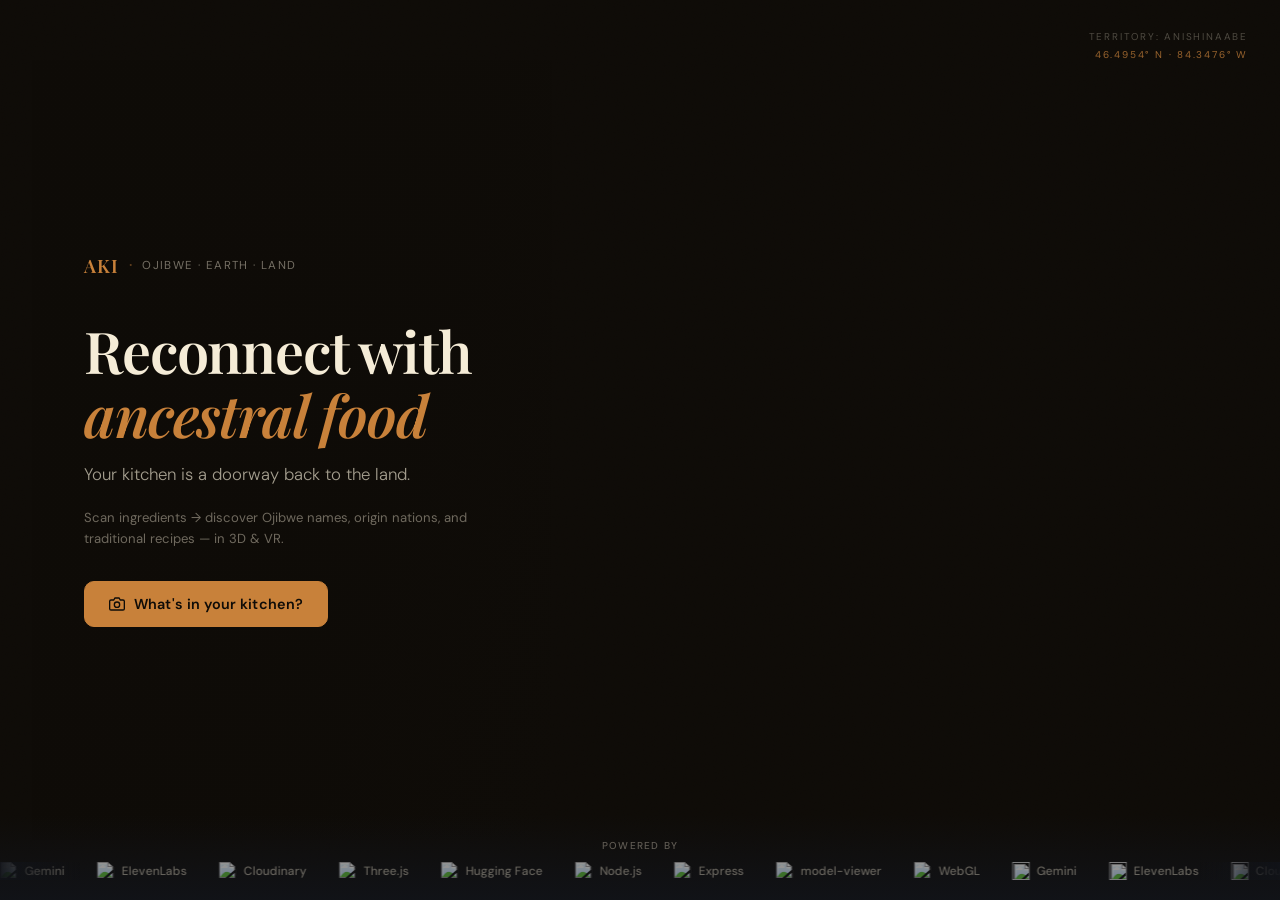
==== commit fb2aecf5: "Integrate 3D kitchen finish: pot, stew, minced garlic, steps 3-8 (garlic, stock, boil, veggies, bean" ====
--- a/frontend/index.html
+++ b/frontend/index.html
@@ -402,6 +402,12 @@
 <script src="js/ingredientPositions.js"></script>
 <script src="js/steps/step1-chop.js"></script>
 <script src="js/steps/step2-chop.js"></script>
+<script src="js/steps/step3-garlic.js"></script>
+<script src="js/steps/step4-stock.js"></script>
+<script src="js/steps/step5-boil.js"></script>
+<script src="js/steps/step6-veggies.js"></script>
+<script src="js/steps/step7-beans-corn.js"></script>
+<script src="js/steps/step8-stir.js"></script>
 <script src="js/cookingGuide.js"></script>
 <script src="js/generate3d.js"></script>
 <script src="js/story.js"></script>
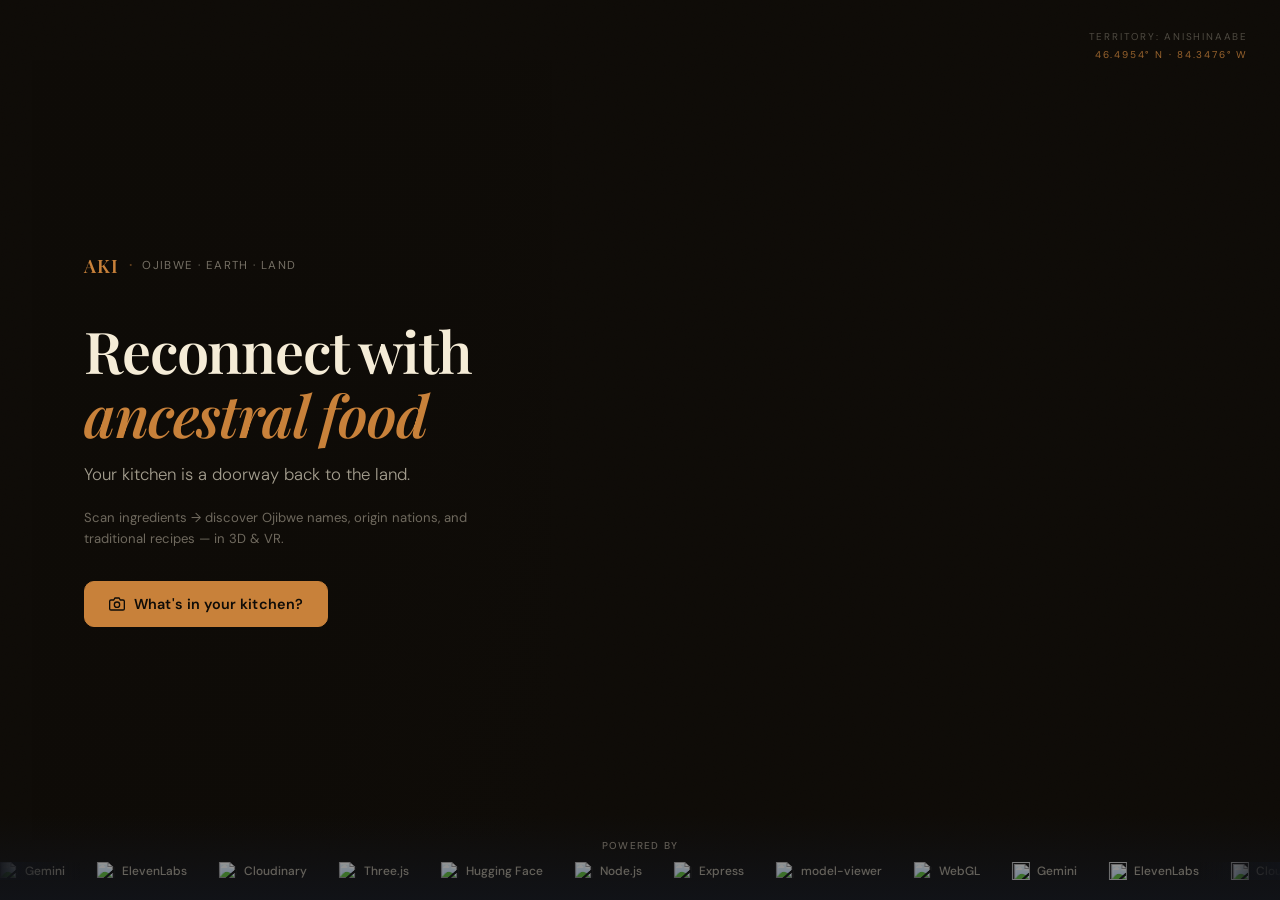
==== commit a104d2d9: "Restore dark upload card UI (uc-* CSS + game card HTML)" ====
--- a/frontend/index.html
+++ b/frontend/index.html
@@ -110,46 +110,60 @@
 
   <!-- ── SCREEN 2: UPLOAD ── -->
   <div class="screen screen-upload" data-screen="upload">
-    <div class="screen-header">
-      <button class="btn-back" id="btn-upload-back">← Back</button>
-      <div class=\"step-label\">Step 1 of 1</div>
-      <h2 class="screen-title">What's in your kitchen?</h2>
-      <p class="screen-desc">Take a photo or upload an image of your ingredients and we'll find recipes for you.</p>
-    </div>
-
-    <div class="upload-zone" id="upload-zone">
-      <svg class="upload-icon" viewBox="0 0 48 48" fill="none" xmlns="http://www.w3.org/2000/svg">
-        <rect x="6" y="10" width="36" height="28" rx="3" stroke="#C8813A" stroke-width="2"/>
-        <circle cx="24" cy="24" r="7" stroke="#C8813A" stroke-width="2"/>
-        <path d="M18 10l2-4h8l2 4" stroke="#C8813A" stroke-width="2"/>
-      </svg>
-      <p class="upload-label">Photograph your ingredients</p>
-      <p class="upload-sub">Place ingredients on a flat surface<br>for best recognition</p>
-    </div>
-
-    <!-- Upload progress (hidden until upload starts) -->
-    <div class="aki-progress" id="upload-progress" style="display:none">
-      <div class="aki-progress__steps">
-        <div class="aki-progress__step aki-progress__step--active" id="pstep-1">
-          <div class="aki-progress__dot"><div class="spinner"></div></div>
-          <span>Uploading…</span>
-        </div>
-        <div class="aki-progress__step" id="pstep-2">
-          <div class="aki-progress__dot"><div class="spinner spinner--faint"></div></div>
-          <span>Analysing…</span>
-        </div>
-        <div class="aki-progress__step" id="pstep-3">
-          <div class="aki-progress__dot"><div class="spinner spinner--faint"></div></div>
-          <span>Finding recipes…</span>
-        </div>
-      </div>
-    </div>
-
-    <div class="or-divider">or</div>
-    <button class="btn-secondary" id="btn-camera-roll">Upload from camera roll</button>
-
-    <div id="upload-error" class="aki-error" style="display:none" role="alert"></div>
-    <button class="btn-secondary" id="btn-upload-retry" style="display:none;width:100%;margin-top:12px;justify-content:center;">Try again</button>
+    <button class="btn-back" id="btn-upload-back" style="align-self:flex-start;margin-bottom:12px;">← Back</button>
+
+    <div class="uc-back">
+      <div class="uc-border">
+        <div class="uc-inner">
+          <div class="uc-badge">Scan Your Kitchen</div>
+          <h2 class="uc-title">What's in your kitchen?</h2>
+          <p class="uc-desc">Photograph your ingredients — we'll find traditional recipes from the land</p>
+
+          <div class="upload-zone" id="upload-zone">
+            <svg class="upload-icon" viewBox="0 0 48 48" fill="none" xmlns="http://www.w3.org/2000/svg">
+              <rect x="6" y="10" width="36" height="28" rx="3" stroke="#C8813A" stroke-width="2"/>
+              <circle cx="24" cy="24" r="7" stroke="#C8813A" stroke-width="2"/>
+              <path d="M18 10l2-4h8l2 4" stroke="#C8813A" stroke-width="2"/>
+            </svg>
+            <p class="upload-label">Drop a photo here</p>
+            <p class="upload-sub">PNG · JPG · WEBP · MP4 — up to 100 MB</p>
+            <div class="upload-type-btns">
+              <button type="button" class="upload-type-btn" id="btn-type-image">📷 Image</button>
+              <button type="button" class="upload-type-btn" id="btn-type-video">🎬 Video</button>
+              <button type="button" class="upload-type-btn" id="btn-type-camera">📸 Camera</button>
+            </div>
+          </div>
+
+          <button class="uc-gallery-btn" id="btn-camera-roll">🖼 Choose from gallery</button>
+
+          <!-- Upload progress (hidden until upload starts) -->
+          <div class="aki-progress" id="upload-progress" style="display:none">
+            <div class="aki-progress__steps">
+              <div class="aki-progress__step aki-progress__step--active" id="pstep-1">
+                <div class="aki-progress__dot"><div class="spinner"></div></div>
+                <span>Uploading…</span>
+              </div>
+              <div class="aki-progress__step" id="pstep-2">
+                <div class="aki-progress__dot"><div class="spinner spinner--faint"></div></div>
+                <span>Analysing…</span>
+              </div>
+              <div class="aki-progress__step" id="pstep-3">
+                <div class="aki-progress__dot"><div class="spinner spinner--faint"></div></div>
+                <span>Finding recipes…</span>
+              </div>
+            </div>
+          </div>
+
+          <div id="upload-error" class="aki-error" style="display:none" role="alert"></div>
+          <button class="btn-secondary" id="btn-upload-retry" style="display:none;width:100%;margin-top:12px;justify-content:center;">Try again</button>
+
+          <div class="uc-tips">
+            <span>🌱 Lay ingredients flat for best detection</span>
+            <span>🌿 Works with vegetables, grains &amp; canned goods</span>
+          </div>
+        </div>
+      </div>
+    </div>
   </div>
 
   <!-- ── SCREEN 4: DETECTION RESULT ── -->
--- a/frontend/aki-ui.css
+++ b/frontend/aki-ui.css
@@ -365,58 +365,209 @@
 
 /* ── SCREEN 3: UPLOAD ─────────────────────────────── */
 .screen-upload {
-  background: var(--warm-white);
-  padding: 40px 32px 80px;
+  background: #0a0a0a;
+  background-image: radial-gradient(circle, rgba(200,129,58,0.12) 1px, transparent 1px);
+  background-size: 24px 24px;
   display: flex;
   flex-direction: column;
-  height: 100vh;
+  align-items: center;
+  justify-content: center;
+  min-height: 100vh;
+  padding: 20px 16px 80px;
   box-sizing: border-box;
-  overflow: hidden;
-}
-
-.screen-upload .screen-header {
-  margin-bottom: 24px;
-  flex-shrink: 0;
+}
+
+/* ── Upload Game Card (uc-*) ──────────────────────── */
+:root {
+  --uc-clip: polygon(
+    0 22px, 8px 8px, 22px 0,
+    calc(100% - 10px) 0, 100% 10px,
+    100% calc(100% - 28px),
+    calc(100% - 14px) calc(100% - 14px),
+    calc(100% - 28px) 100%,
+    14px 100%, 0 calc(100% - 14px)
+  );
+}
+
+.uc-back {
+  align-self: center;
+  width: 100%;
+  max-width: 70vw;
+  margin-top: 60px;
+  position: relative;
+  z-index: 2;
+}
+
+.uc-border {
+  width: 100%;
+  padding: 3px;
+  background: linear-gradient(135deg,
+    #C8813A 0%, #F5B04A 30%, #8A5520 55%, #C8813A 75%, #F5D080 100%);
+  clip-path: var(--uc-clip);
+  filter:
+    drop-shadow(0 2px 0 #5A3010)
+    drop-shadow(0 4px 0 #3A1E08)
+    drop-shadow(0 6px 0 #1E0E02)
+    drop-shadow(0 14px 30px rgba(0,0,0,0.85))
+    drop-shadow(0  0  18px rgba(200,129,58,0.25));
+}
+
+.uc-inner {
+  width: 100%;
+  background: linear-gradient(160deg, #1A1006 0%, #0E0804 60%, #160F05 100%);
+  clip-path: var(--uc-clip);
+  padding: 28px 32px 24px;
+  box-sizing: border-box;
+  position: relative;
+}
+
+.uc-inner::before {
+  content: '';
+  position: absolute;
+  inset: 0;
+  background: linear-gradient(135deg, rgba(255,200,80,0.08) 0%, transparent 40%);
+  pointer-events: none;
+  z-index: 0;
+}
+
+.uc-badge {
+  display: inline-block;
+  font-size: 9px;
+  letter-spacing: 0.14em;
+  text-transform: uppercase;
+  color: rgba(200,129,58,0.85);
+  background: rgba(200,129,58,0.10);
+  border: 1px solid rgba(200,129,58,0.28);
+  padding: 4px 10px;
+  clip-path: polygon(6px 0, 100% 0, 100% calc(100% - 6px), calc(100% - 6px) 100%, 0 100%, 0 6px);
+  margin-bottom: 14px;
+  position: relative;
+  z-index: 1;
+}
+
+.uc-title {
+  font-family: 'Playfair Display', serif;
+  font-size: 26px;
+  font-weight: 700;
+  color: #F5E8CC;
+  margin: 0 0 6px;
+  position: relative;
+  z-index: 1;
+}
+
+.uc-desc {
+  font-size: 13px;
+  color: rgba(245,232,204,0.5);
+  margin: 0 0 20px;
+  line-height: 1.5;
+  position: relative;
+  z-index: 1;
 }
 
 .upload-zone {
-  border: 2px dashed var(--cream-dark);
+  border: 1.5px dashed rgba(200,129,58,0.4);
   border-radius: 4px;
-  padding: 0 32px;
+  padding: 28px 32px;
   text-align: center;
   cursor: pointer;
-  background: var(--cream);
+  background: rgba(0,0,0,0.35);
   transition: all 0.2s;
-  margin-bottom: 20px;
-  flex: 1;
-  min-height: 0;
+  margin-bottom: 12px;
+  position: relative;
+  z-index: 1;
+}
+
+.upload-zone:hover, .upload-zone.dragover {
+  border-color: rgba(200,129,58,0.75);
+  background: rgba(200,129,58,0.05);
+}
+
+.upload-icon {
+  width: 40px; height: 40px;
+  margin: 0 auto 14px;
+  display: block;
+}
+
+.upload-label {
+  font-size: 16px;
+  font-weight: 600;
+  color: #F5E8CC;
+  margin-bottom: 6px;
+}
+
+.upload-sub {
+  font-size: 11px;
+  color: rgba(200,129,58,0.6);
+  letter-spacing: 0.03em;
+  margin-bottom: 14px;
+  line-height: 1.5;
+}
+
+.upload-type-btns {
+  display: flex;
+  gap: 8px;
+  justify-content: center;
+  flex-wrap: wrap;
+}
+
+.upload-type-btn {
+  font-family: 'DM Sans', sans-serif;
+  font-size: 11px;
+  font-weight: 600;
+  padding: 5px 12px;
+  background: rgba(200,129,58,0.10);
+  border: 1px solid rgba(200,129,58,0.30);
+  color: rgba(245,176,74,0.85);
+  cursor: pointer;
+  clip-path: polygon(5px 0, 100% 0, calc(100% - 5px) 100%, 0 100%);
+  transition: background 0.15s, color 0.15s;
+  letter-spacing: 0.04em;
+}
+
+.upload-type-btn:hover {
+  background: rgba(200,129,58,0.25);
+  color: #FFD980;
+}
+
+.uc-gallery-btn {
+  display: flex;
+  align-items: center;
+  justify-content: center;
+  gap: 8px;
+  width: 100%;
+  padding: 13px;
+  background: rgba(200,129,58,0.08);
+  border: 1px solid rgba(200,129,58,0.25);
+  color: rgba(245,176,74,0.85);
+  font-family: 'DM Sans', sans-serif;
+  font-size: 13px;
+  font-weight: 600;
+  letter-spacing: 0.04em;
+  cursor: pointer;
+  clip-path: polygon(10px 0, 100% 0, calc(100% - 10px) 100%, 0 100%);
+  transition: background 0.15s, color 0.15s;
+  margin-bottom: 16px;
+  position: relative;
+  z-index: 1;
+}
+
+.uc-gallery-btn:hover {
+  background: rgba(200,129,58,0.20);
+  color: #FFD980;
+}
+
+.uc-tips {
+  position: relative;
+  z-index: 1;
   display: flex;
   flex-direction: column;
-  justify-content: center;
-}
-
-.upload-zone:hover, .upload-zone.dragover {
-  border-color: var(--ochre);
-  background: rgba(200,129,58,0.04);
-}
-
-.upload-icon {
-  width: 48px; height: 48px;
-  margin: 0 auto 20px;
-  display: block;
-}
-
-.upload-label {
-  font-family: 'Playfair Display', serif;
-  font-size: 22px;
-  color: var(--charcoal);
-  margin-bottom: 8px;
-}
-
-.upload-sub {
-  font-size: 13px;
-  color: var(--text-muted);
-  line-height: 1.5;
+  gap: 4px;
+}
+
+.uc-tips span {
+  font-size: 11px;
+  color: rgba(245,232,204,0.32);
+  letter-spacing: 0.02em;
 }
 
 .or-divider {
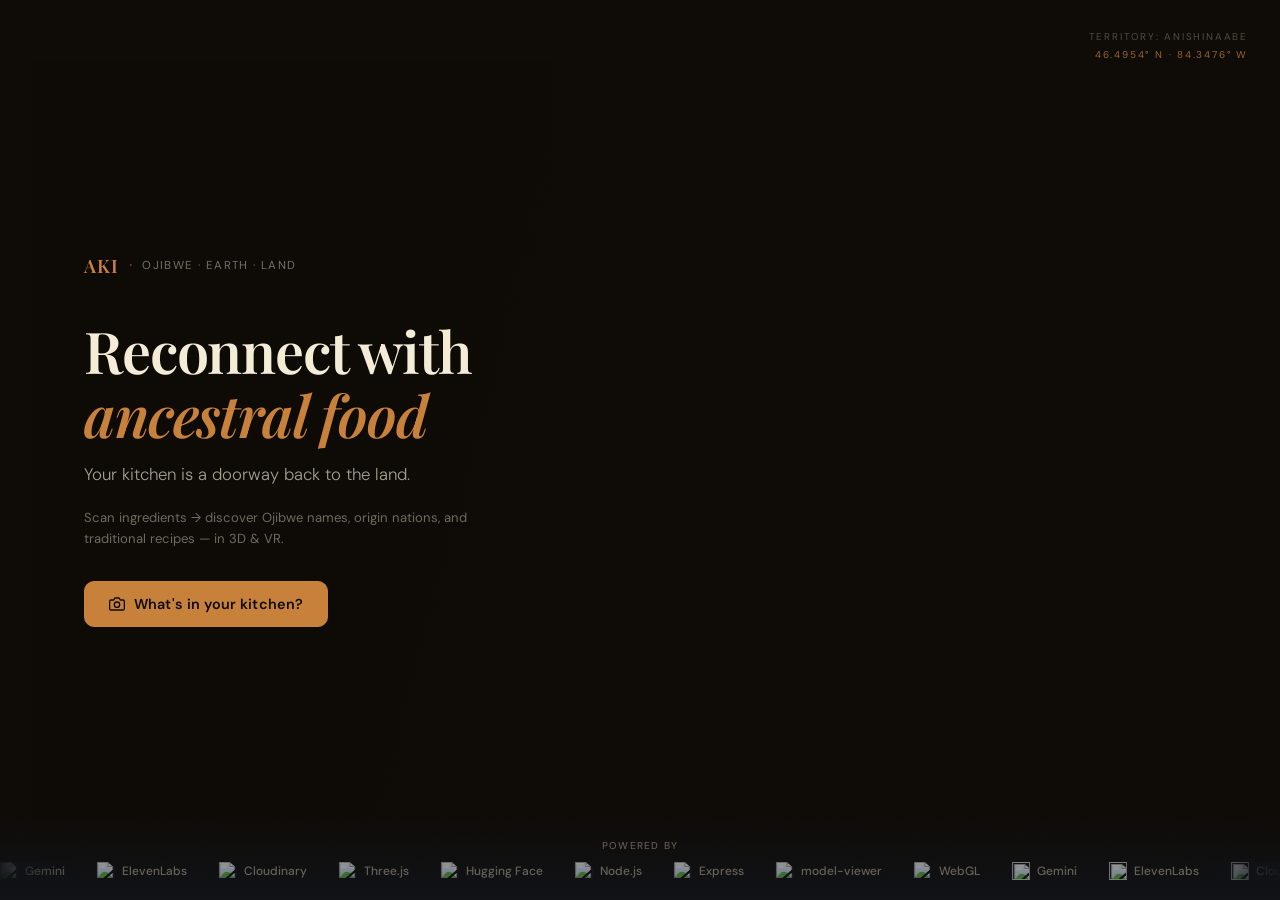
==== commit afc0b72c: "Anime floating nav with dog mascot + iPad detect screen" ====
--- a/frontend/index.html
+++ b/frontend/index.html
@@ -168,57 +168,60 @@
 
   <!-- ── SCREEN 4: DETECTION RESULT ── -->
   <div class="screen screen-detect" data-screen="detect">
-    <div class="detect-image-area">
-      <!-- Actual uploaded image (swapped in after upload) -->
-      <img id="detect-img" src="" alt="" crossorigin="anonymous"
-        style="width:100%;height:100%;object-fit:cover;display:none">
-      <!-- Placeholder shown until we have the real image -->
-      <div class="detect-img-placeholder" id="detect-placeholder">🌿</div>
-      <div class="scan-line"></div>
-      <!-- Bounding box — positioned via JS based on actual bbox coords -->
-      <div class="bbox-overlay" id="bbox-overlay" style="display:none">
-        <div class="bbox-label" id="bbox-label">Ingredient · –%</div>
-      </div>
-    </div>
-
-    <div class="detect-panel">
-      <div class="detect-ingredient-name" id="detect-name">–</div>
-      <div class="detect-ojibwe-name" id="detect-ojibwe">–</div>
-
-      <div class="detect-tags" id="detect-tags">
-        <!-- Populated by render.js -->
-      </div>
-
-      <div class="detect-ingredient-chips" id="detect-ingredient-chips" style="display:none">
-        <!-- Click an ingredient to see labeled photo (Cloudinary) -->
-      </div>
-
-      <!-- Audio chip for Ojibwe pronunciation -->
-      <div class="audio-chip glowing-card" id="audio-chip" style="display:none">
-        <div class="audio-play" id="audio-play-btn">
-          <svg viewBox="0 0 10 12"><path d="M0 0l10 6-10 6V0z"/></svg>
-        </div>
-        <div class="audio-waveform" id="audio-waveform">
-          <div class="wave-bar" style="height:50%"></div>
-          <div class="wave-bar"></div>
-          <div class="wave-bar"></div>
-          <div class="wave-bar"></div>
-          <div class="wave-bar"></div>
-          <div class="wave-bar"></div>
-          <div class="wave-bar"></div>
-          <div class="wave-bar"></div>
-        </div>
-        <div class="audio-label">Hear Ojibwe name</div>
-      </div>
-
-      <!-- Hidden audio element for TTS -->
-      <audio id="detect-audio" style="display:none"></audio>
-
-      <button class="btn-full" id="btn-find-recipes">Find recipes with this ingredient</button>
-      <button class="btn-full" id="btn-scan-more"
-        style="background: rgba(255,255,255,0.06); color: rgba(245,236,215,0.6);">
-        Scan more ingredients
-      </button>
+    <div class="ipad-scroll-container">
+      <div class="ipad-header-text">
+        <p class="ipad-eyebrow">Ingredient Detected</p>
+        <h2 class="ipad-title" id="detect-name">–</h2>
+        <p class="ipad-subtitle" id="detect-ojibwe">–</p>
+      </div>
+
+      <div class="ipad-frame" id="ipad-frame">
+        <div class="ipad-device">
+          <!-- iPad camera dot -->
+          <div class="ipad-camera"></div>
+          <!-- iPad screen -->
+          <div class="ipad-screen">
+            <div class="detect-image-area">
+              <img id="detect-img" src="" alt="" crossorigin="anonymous"
+                style="width:100%;height:100%;object-fit:cover;display:none">
+              <div class="detect-img-placeholder" id="detect-placeholder">🌿</div>
+              <div class="scan-line"></div>
+              <div class="bbox-overlay" id="bbox-overlay" style="display:none">
+                <div class="bbox-label" id="bbox-label">Ingredient · –%</div>
+              </div>
+            </div>
+
+            <div class="detect-panel">
+              <div class="detect-tags" id="detect-tags"></div>
+              <div class="detect-ingredient-chips" id="detect-ingredient-chips" style="display:none"></div>
+
+              <div class="audio-chip glowing-card" id="audio-chip" style="display:none">
+                <div class="audio-play" id="audio-play-btn">
+                  <svg viewBox="0 0 10 12"><path d="M0 0l10 6-10 6V0z"/></svg>
+                </div>
+                <div class="audio-waveform" id="audio-waveform">
+                  <div class="wave-bar" style="height:50%"></div>
+                  <div class="wave-bar"></div><div class="wave-bar"></div>
+                  <div class="wave-bar"></div><div class="wave-bar"></div>
+                  <div class="wave-bar"></div><div class="wave-bar"></div>
+                  <div class="wave-bar"></div>
+                </div>
+                <div class="audio-label">Hear Ojibwe name</div>
+              </div>
+
+              <audio id="detect-audio" style="display:none"></audio>
+
+              <button class="btn-full" id="btn-find-recipes">Find recipes with this ingredient</button>
+              <button class="btn-full" id="btn-scan-more"
+                style="background:rgba(255,255,255,0.06);color:rgba(245,236,215,0.6);">
+                Scan more ingredients
+              </button>
+            </div>
+          </div>
+          <!-- iPad home bar -->
+          <div class="ipad-home-bar"></div>
+        </div>
+      </div>
     </div>
   </div>
 
@@ -375,19 +378,35 @@
     </button>
   </div>
 
-  <!-- ── BOTTOM NAV ── -->
-  <nav class="bottom-nav" id="bottom-nav">
-    <div class="nav-item active" data-nav="splash" id="nav-home">
-      <svg class="nav-icon" viewBox="0 0 24 24" fill="none" stroke="currentColor" stroke-width="2"><path d="M23 19a2 2 0 0 1-2 2H3a2 2 0 0 1-2-2V8a2 2 0 0 1 2-2h4l2-3h6l2 3h4a2 2 0 0 1 2 2z"/><circle cx="12" cy="13" r="4"/></svg>
-      <span class="nav-label">Scan</span>
-    </div>
-    <div class="nav-item" data-nav="recipe" id="nav-recipes">
-      <svg class="nav-icon" viewBox="0 0 24 24" fill="none" stroke="currentColor" stroke-width="2"><path d="M12 2L2 7l10 5 10-5-10-5zM2 17l10 5 10-5M2 12l10 5 10-5"/></svg>
-      <span class="nav-label">Recipes</span>
-    </div>
-    <div class="nav-item" data-nav="story" id="nav-story">
-      <svg class="nav-icon" viewBox="0 0 24 24" fill="none" stroke="currentColor" stroke-width="2"><path d="M21 15a2 2 0 0 1-2 2H7l-4 4V5a2 2 0 0 1 2-2h14a2 2 0 0 1 2 2z"/></svg>
-      <span class="nav-label">Stories</span>
+  <!-- ── ANIME TOP NAV ── -->
+  <nav class="anime-nav" id="bottom-nav">
+    <div class="anime-nav-pill">
+      <!-- Mascot (slides above active tab) -->
+      <div class="anime-mascot" id="anime-mascot">
+        <svg viewBox="0 0 48 48" width="44" height="44" xmlns="http://www.w3.org/2000/svg">
+          <!-- Head -->
+          <circle cx="24" cy="26" r="16" fill="white"/>
+          <!-- Ears -->
+          <ellipse cx="12" cy="14" rx="5" ry="6" fill="white"/>
+          <ellipse cx="36" cy="14" rx="5" ry="6" fill="white"/>
+          <ellipse cx="12" cy="14" rx="3" ry="4" fill="#e8e8e8"/>
+          <ellipse cx="36" cy="14" rx="3" ry="4" fill="#e8e8e8"/>
+          <!-- Eyes -->
+          <circle cx="19" cy="25" r="2.5" fill="#1a1a1a"/>
+          <circle cx="29" cy="25" r="2.5" fill="#1a1a1a"/>
+          <circle cx="20" cy="24" r="0.8" fill="white"/>
+          <circle cx="30" cy="24" r="0.8" fill="white"/>
+          <!-- Nose -->
+          <ellipse cx="24" cy="30" rx="2" ry="1.2" fill="#1a1a1a"/>
+          <!-- Smile -->
+          <path d="M20 33 Q24 37 28 33" stroke="#1a1a1a" stroke-width="1.5" fill="none" stroke-linecap="round"/>
+        </svg>
+        <div class="anime-mascot-tail"></div>
+      </div>
+      <!-- Tabs -->
+      <div class="nav-item active" data-nav="splash" id="nav-home">Scan</div>
+      <div class="nav-item" data-nav="recipe" id="nav-recipes">Recipes</div>
+      <div class="nav-item" data-nav="story" id="nav-story">Stories</div>
     </div>
   </nav>
 
--- a/frontend/aki-ui.css
+++ b/frontend/aki-ui.css
@@ -647,7 +647,116 @@
 
 /* ── SCREEN 4: DETECTION ───────────────────────────── */
 .screen-detect {
-  background: var(--charcoal-soft);
+  background: #0a0a0a;
+  background-image: radial-gradient(circle, rgba(200,129,58,0.08) 1px, transparent 1px);
+  background-size: 24px 24px;
+  display: flex;
+  align-items: flex-start;
+  justify-content: center;
+  min-height: 100vh;
+  padding: 90px 20px 80px;
+  box-sizing: border-box;
+  overflow-y: auto;
+}
+
+/* ── iPad scroll container ── */
+.ipad-scroll-container {
+  width: 100%;
+  max-width: 700px;
+  display: flex;
+  flex-direction: column;
+  align-items: center;
+  gap: 0;
+}
+
+.ipad-header-text {
+  text-align: center;
+  margin-bottom: 32px;
+  animation: ipadFadeUp 0.6s cubic-bezier(0.16,1,0.3,1) both;
+}
+
+@keyframes ipadFadeUp {
+  from { opacity: 0; transform: translateY(30px) rotateX(10deg); }
+  to   { opacity: 1; transform: translateY(0) rotateX(0deg); }
+}
+
+.ipad-eyebrow {
+  font-size: 11px;
+  letter-spacing: 0.14em;
+  text-transform: uppercase;
+  color: rgba(200,129,58,0.7);
+  margin: 0 0 8px;
+  font-family: 'DM Sans', sans-serif;
+}
+
+.ipad-title {
+  font-family: 'Playfair Display', serif;
+  font-size: 36px;
+  font-weight: 700;
+  color: #F5E8CC;
+  margin: 0 0 6px;
+  line-height: 1.15;
+}
+
+.ipad-subtitle {
+  font-size: 14px;
+  color: rgba(245,232,204,0.45);
+  margin: 0;
+  font-style: italic;
+}
+
+/* ── iPad frame ── */
+.ipad-frame {
+  perspective: 1200px;
+  width: 100%;
+  animation: ipadTiltIn 0.8s cubic-bezier(0.16,1,0.3,1) 0.1s both;
+}
+
+@keyframes ipadTiltIn {
+  from { opacity: 0; transform: rotateX(20deg) scale(0.95) translateY(40px); }
+  to   { opacity: 1; transform: rotateX(0deg) scale(1) translateY(0); }
+}
+
+.ipad-device {
+  background: #1c1c1e;
+  border-radius: 30px;
+  border: 6px solid #2a2a2c;
+  box-shadow:
+    0 0 0 1px rgba(255,255,255,0.08),
+    0 30px 80px rgba(0,0,0,0.7),
+    0 0 40px rgba(200,129,58,0.12);
+  overflow: hidden;
+  position: relative;
+  width: 100%;
+}
+
+.ipad-camera {
+  position: absolute;
+  top: 14px;
+  left: 50%;
+  transform: translateX(-50%);
+  width: 8px; height: 8px;
+  background: #0a0a0a;
+  border-radius: 50%;
+  border: 1px solid rgba(255,255,255,0.1);
+  z-index: 10;
+}
+
+.ipad-screen {
+  margin: 32px 0 0;
+  background: #111;
+  border-radius: 4px;
+  overflow: hidden;
+  display: flex;
+  flex-direction: column;
+}
+
+.ipad-home-bar {
+  width: 120px;
+  height: 4px;
+  background: rgba(255,255,255,0.25);
+  border-radius: 2px;
+  margin: 12px auto;
 }
 
 .detect-image-area {
@@ -1416,45 +1525,84 @@
   letter-spacing: 0.5px;
 }
 
-/* ── BOTTOM NAV ──────────────────────────────────── */
-.bottom-nav {
+/* ── ANIME TOP NAV ───────────────────────────────── */
+.anime-nav {
   position: fixed;
-  bottom: 0; left: 0; right: 0;
-  background: var(--charcoal);
-  border-top: 1px solid rgba(255,255,255,0.06);
-  display: flex;
-  padding: 6px 0 max(8px, env(safe-area-inset-bottom));
-  z-index: 200;
+  top: 0; left: 0; right: 0;
+  z-index: 9999;
+  display: flex;
+  justify-content: center;
+  padding-top: 20px;
+  pointer-events: none;
+}
+
+.anime-nav-pill {
+  position: relative;
+  display: flex;
+  align-items: center;
+  gap: 4px;
+  background: rgba(0,0,0,0.55);
+  border: 1px solid rgba(255,255,255,0.10);
+  backdrop-filter: blur(16px);
+  -webkit-backdrop-filter: blur(16px);
+  padding: 6px 8px;
+  border-radius: 999px;
+  pointer-events: auto;
+  animation: navSlideIn 0.5s cubic-bezier(0.34,1.56,0.64,1) both;
+}
+
+@keyframes navSlideIn {
+  from { transform: translateY(-24px); opacity: 0; }
+  to   { transform: translateY(0);     opacity: 1; }
 }
 
 .nav-item {
-  flex: 1;
+  position: relative;
+  cursor: pointer;
+  font-family: 'DM Sans', sans-serif;
+  font-size: 14px;
+  font-weight: 600;
+  padding: 8px 22px;
+  border-radius: 999px;
+  color: rgba(255,255,255,0.55);
+  transition: color 0.2s;
+  user-select: none;
+  white-space: nowrap;
+}
+
+.nav-item:hover { color: rgba(255,255,255,0.85); }
+
+.nav-item.active {
+  color: #fff;
+  background: rgba(200,129,58,0.18);
+  box-shadow: 0 0 0 1px rgba(200,129,58,0.3) inset;
+}
+
+/* Mascot (absolute, slides over the pill) */
+.anime-mascot {
+  position: absolute;
+  top: -52px;
+  left: 0;
   display: flex;
   flex-direction: column;
   align-items: center;
-  gap: 3px;
-  padding: 4px 8px;
-  cursor: pointer;
-  transition: all 0.2s;
-}
-
-.nav-icon {
-  width: 18px; height: 18px;
-  opacity: 0.35;
-  stroke: var(--cream);
-  display: block;
-}
-
-.nav-label {
-  font-size: 9px;
-  letter-spacing: 0.8px;
-  text-transform: uppercase;
-  color: rgba(245,236,215,0.35);
-  font-family: 'DM Sans', sans-serif;
-}
-
-.nav-item.active .nav-icon { opacity: 1; }
-.nav-item.active .nav-label { color: var(--ochre); }
+  transition: left 0.4s cubic-bezier(0.34,1.56,0.64,1);
+  pointer-events: none;
+  animation: mascotBob 2s ease-in-out infinite;
+}
+
+@keyframes mascotBob {
+  0%, 100% { transform: translateY(0); }
+  50%       { transform: translateY(-4px); }
+}
+
+.anime-mascot-tail {
+  width: 10px; height: 10px;
+  background: white;
+  transform: rotate(45deg);
+  margin-top: -5px;
+  border-radius: 2px;
+}
 
 /* ── SPINNER (reuse existing styles.css def if present) ── */
 .spinner {
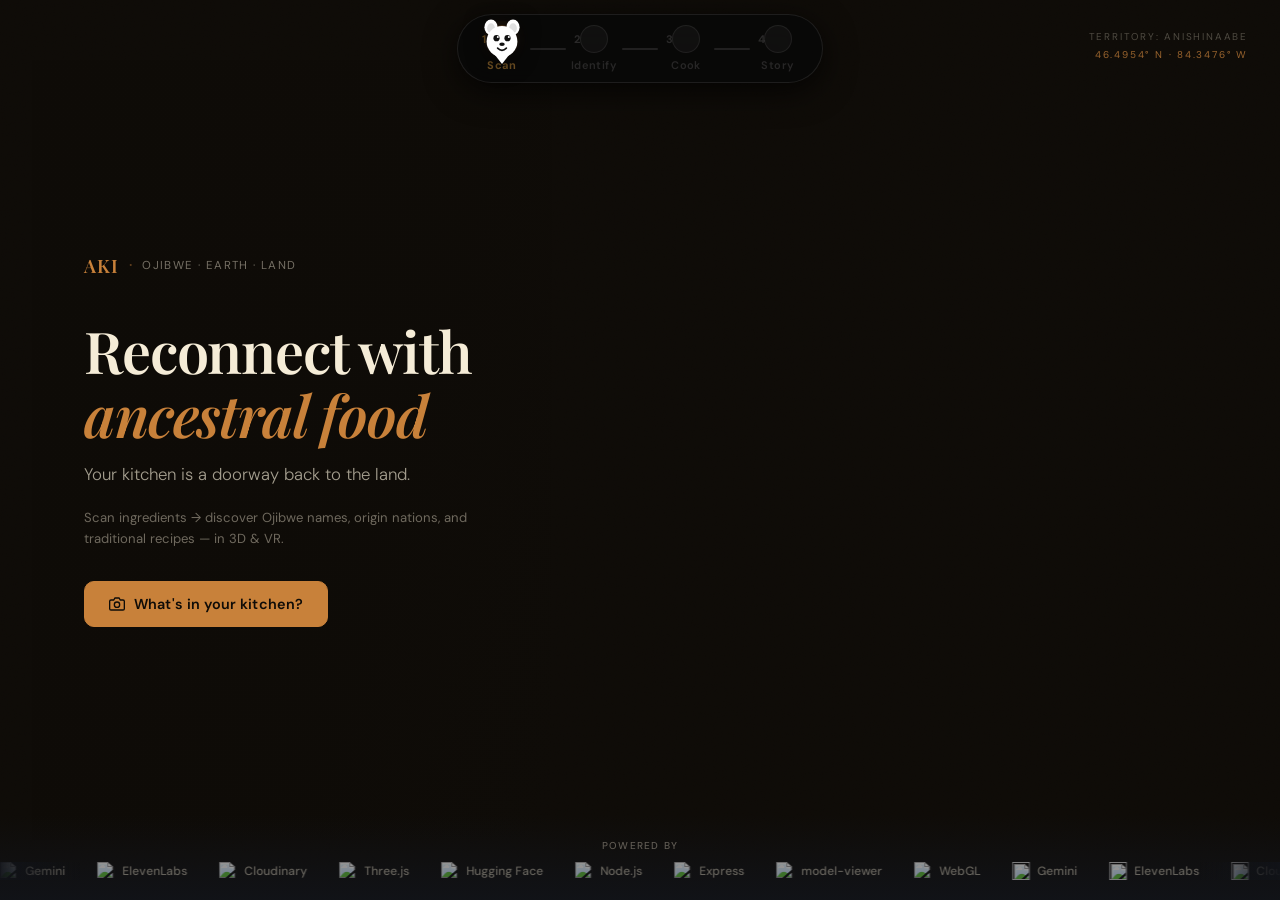
==== commit 23a1b89a: "Detect screen: centered monitor card + progress stepper 4-step auto-advance" ====
--- a/frontend/index.html
+++ b/frontend/index.html
@@ -168,60 +168,66 @@
 
   <!-- ── SCREEN 4: DETECTION RESULT ── -->
   <div class="screen screen-detect" data-screen="detect">
-    <div class="ipad-scroll-container">
-      <div class="ipad-header-text">
-        <p class="ipad-eyebrow">Ingredient Detected</p>
-        <h2 class="ipad-title" id="detect-name">–</h2>
-        <p class="ipad-subtitle" id="detect-ojibwe">–</p>
-      </div>
-
-      <div class="ipad-frame" id="ipad-frame">
-        <div class="ipad-device">
-          <!-- iPad camera dot -->
-          <div class="ipad-camera"></div>
-          <!-- iPad screen -->
-          <div class="ipad-screen">
-            <div class="detect-image-area">
-              <img id="detect-img" src="" alt="" crossorigin="anonymous"
-                style="width:100%;height:100%;object-fit:cover;display:none">
-              <div class="detect-img-placeholder" id="detect-placeholder">🌿</div>
-              <div class="scan-line"></div>
-              <div class="bbox-overlay" id="bbox-overlay" style="display:none">
-                <div class="bbox-label" id="bbox-label">Ingredient · –%</div>
-              </div>
-            </div>
-
-            <div class="detect-panel">
-              <div class="detect-tags" id="detect-tags"></div>
-              <div class="detect-ingredient-chips" id="detect-ingredient-chips" style="display:none"></div>
-
-              <div class="audio-chip glowing-card" id="audio-chip" style="display:none">
-                <div class="audio-play" id="audio-play-btn">
-                  <svg viewBox="0 0 10 12"><path d="M0 0l10 6-10 6V0z"/></svg>
-                </div>
-                <div class="audio-waveform" id="audio-waveform">
-                  <div class="wave-bar" style="height:50%"></div>
-                  <div class="wave-bar"></div><div class="wave-bar"></div>
-                  <div class="wave-bar"></div><div class="wave-bar"></div>
-                  <div class="wave-bar"></div><div class="wave-bar"></div>
-                  <div class="wave-bar"></div>
-                </div>
-                <div class="audio-label">Hear Ojibwe name</div>
-              </div>
-
-              <audio id="detect-audio" style="display:none"></audio>
-
-              <button class="btn-full" id="btn-find-recipes">Find recipes with this ingredient</button>
-              <button class="btn-full" id="btn-scan-more"
-                style="background:rgba(255,255,255,0.06);color:rgba(245,236,215,0.6);">
-                Scan more ingredients
-              </button>
-            </div>
+    <div class="detect-monitor">
+
+      <!-- Monitor title bar -->
+      <div class="monitor-bar">
+        <div class="monitor-dots">
+          <span class="mdot mdot-r"></span>
+          <span class="mdot mdot-y"></span>
+          <span class="mdot mdot-g"></span>
+        </div>
+        <span class="monitor-label">INGREDIENT ANALYSIS</span>
+        <div style="width:52px"></div>
+      </div>
+
+      <!-- Image pane -->
+      <div class="detect-image-area">
+        <img id="detect-img" src="" alt="" crossorigin="anonymous"
+          style="width:100%;height:100%;object-fit:cover;display:none">
+        <div class="detect-img-placeholder" id="detect-placeholder">🌿</div>
+        <div class="scan-line"></div>
+        <div class="bbox-overlay" id="bbox-overlay" style="display:none">
+          <div class="bbox-label" id="bbox-label">Ingredient · –%</div>
+        </div>
+        <!-- Name overlay on image -->
+        <div class="detect-name-overlay">
+          <p class="detect-eyebrow">Ingredient Detected</p>
+          <h2 class="detect-name-text" id="detect-name">–</h2>
+          <p class="detect-ojibwe-text" id="detect-ojibwe">–</p>
+        </div>
+      </div>
+
+      <!-- Info panel -->
+      <div class="detect-panel">
+        <div class="detect-tags" id="detect-tags"></div>
+        <div class="detect-ingredient-chips" id="detect-ingredient-chips" style="display:none"></div>
+
+        <div class="audio-chip glowing-card" id="audio-chip" style="display:none">
+          <div class="audio-play" id="audio-play-btn">
+            <svg viewBox="0 0 10 12"><path d="M0 0l10 6-10 6V0z"/></svg>
           </div>
-          <!-- iPad home bar -->
-          <div class="ipad-home-bar"></div>
-        </div>
-      </div>
+          <div class="audio-waveform" id="audio-waveform">
+            <div class="wave-bar" style="height:50%"></div>
+            <div class="wave-bar"></div><div class="wave-bar"></div>
+            <div class="wave-bar"></div><div class="wave-bar"></div>
+            <div class="wave-bar"></div><div class="wave-bar"></div>
+            <div class="wave-bar"></div>
+          </div>
+          <div class="audio-label">Hear Ojibwe name</div>
+        </div>
+
+        <audio id="detect-audio" style="display:none"></audio>
+
+        <div class="detect-actions">
+          <button class="btn-full" id="btn-find-recipes">Find recipes with this ingredient</button>
+          <button class="btn-full" id="btn-scan-more"
+            style="background:rgba(255,255,255,0.06);color:rgba(245,236,215,0.6);">
+            Scan more ingredients
+          </button>
+        </div>
+      </div>
+
     </div>
   </div>
 
@@ -380,33 +386,72 @@
 
   <!-- ── ANIME TOP NAV ── -->
   <nav class="anime-nav" id="bottom-nav">
-    <div class="anime-nav-pill">
-      <!-- Mascot (slides above active tab) -->
-      <div class="anime-mascot" id="anime-mascot">
-        <svg viewBox="0 0 48 48" width="44" height="44" xmlns="http://www.w3.org/2000/svg">
-          <!-- Head -->
-          <circle cx="24" cy="26" r="16" fill="white"/>
-          <!-- Ears -->
-          <ellipse cx="12" cy="14" rx="5" ry="6" fill="white"/>
-          <ellipse cx="36" cy="14" rx="5" ry="6" fill="white"/>
-          <ellipse cx="12" cy="14" rx="3" ry="4" fill="#e8e8e8"/>
-          <ellipse cx="36" cy="14" rx="3" ry="4" fill="#e8e8e8"/>
-          <!-- Eyes -->
-          <circle cx="19" cy="25" r="2.5" fill="#1a1a1a"/>
-          <circle cx="29" cy="25" r="2.5" fill="#1a1a1a"/>
-          <circle cx="20" cy="24" r="0.8" fill="white"/>
-          <circle cx="30" cy="24" r="0.8" fill="white"/>
-          <!-- Nose -->
-          <ellipse cx="24" cy="30" rx="2" ry="1.2" fill="#1a1a1a"/>
-          <!-- Smile -->
-          <path d="M20 33 Q24 37 28 33" stroke="#1a1a1a" stroke-width="1.5" fill="none" stroke-linecap="round"/>
-        </svg>
-        <div class="anime-mascot-tail"></div>
-      </div>
-      <!-- Tabs -->
-      <div class="nav-item active" data-nav="splash" id="nav-home">Scan</div>
-      <div class="nav-item" data-nav="recipe" id="nav-recipes">Recipes</div>
-      <div class="nav-item" data-nav="story" id="nav-story">Stories</div>
+    <div class="anime-nav-wrapper" id="anime-nav-wrapper">
+
+      <!-- Mascot track: slides horizontally via JS translateX -->
+      <div class="anime-mascot-track" id="anime-mascot-track">
+        <div class="anime-mascot" id="anime-mascot">
+          <!-- Sparkles (shown on hover) -->
+          <span class="mascot-sparkle mascot-sparkle--1">✨</span>
+          <span class="mascot-sparkle mascot-sparkle--2">✨</span>
+          <svg id="mascot-svg" viewBox="0 0 40 38" width="44" height="44" xmlns="http://www.w3.org/2000/svg">
+            <!-- Ears -->
+            <ellipse cx="10" cy="11" rx="6" ry="7" fill="white"/>
+            <ellipse cx="30" cy="11" rx="6" ry="7" fill="white"/>
+            <ellipse cx="10" cy="12" rx="3.5" ry="4.5" fill="#e0e0e0"/>
+            <ellipse cx="30" cy="12" rx="3.5" ry="4.5" fill="#e0e0e0"/>
+            <!-- Head -->
+            <circle cx="20" cy="24" r="14" fill="white"/>
+            <!-- Left eye group -->
+            <g id="mascot-eye-l" style="transform-origin:15px 21px">
+              <ellipse cx="15" cy="21" rx="2.8" ry="2.8" fill="#111"/>
+              <circle cx="16.2" cy="20" r="0.9" fill="white"/>
+            </g>
+            <!-- Right eye group -->
+            <g id="mascot-eye-r" style="transform-origin:25px 21px">
+              <ellipse cx="25" cy="21" rx="2.8" ry="2.8" fill="#111"/>
+              <circle cx="26.2" cy="20" r="0.9" fill="white"/>
+            </g>
+            <!-- Nose -->
+            <ellipse cx="20" cy="26.5" rx="2.5" ry="1.6" fill="#111"/>
+            <!-- Mouth -->
+            <path id="mascot-mouth" d="M16 30 Q20 34 24 30" stroke="#111" stroke-width="1.5" fill="none" stroke-linecap="round"/>
+          </svg>
+          <div class="anime-mascot-pointer"></div>
+        </div>
+      </div>
+
+      <!-- Progress stepper pill — 4 steps, auto-advances with page flow -->
+      <div class="anime-nav-pill" id="anime-nav-pill">
+
+        <div class="progress-step active" data-nav="upload" id="nav-scan">
+          <div class="progress-step-dot"><span class="step-num">1</span><svg class="step-check" viewBox="0 0 12 10"><polyline points="1,5 4.5,9 11,1" stroke="white" stroke-width="2" fill="none" stroke-linecap="round" stroke-linejoin="round"/></svg></div>
+          <span class="progress-step-label">Scan</span>
+        </div>
+
+        <div class="progress-connector" id="connector-1"></div>
+
+        <div class="progress-step" data-nav="detect" id="nav-identify">
+          <div class="progress-step-dot"><span class="step-num">2</span><svg class="step-check" viewBox="0 0 12 10"><polyline points="1,5 4.5,9 11,1" stroke="white" stroke-width="2" fill="none" stroke-linecap="round" stroke-linejoin="round"/></svg></div>
+          <span class="progress-step-label">Identify</span>
+        </div>
+
+        <div class="progress-connector" id="connector-2"></div>
+
+        <div class="progress-step" data-nav="recipe" id="nav-recipes">
+          <div class="progress-step-dot"><span class="step-num">3</span><svg class="step-check" viewBox="0 0 12 10"><polyline points="1,5 4.5,9 11,1" stroke="white" stroke-width="2" fill="none" stroke-linecap="round" stroke-linejoin="round"/></svg></div>
+          <span class="progress-step-label">Cook</span>
+        </div>
+
+        <div class="progress-connector" id="connector-3"></div>
+
+        <div class="progress-step" data-nav="story" id="nav-story">
+          <div class="progress-step-dot"><span class="step-num">4</span><svg class="step-check" viewBox="0 0 12 10"><polyline points="1,5 4.5,9 11,1" stroke="white" stroke-width="2" fill="none" stroke-linecap="round" stroke-linejoin="round"/></svg></div>
+          <span class="progress-step-label">Story</span>
+        </div>
+
+      </div>
+
     </div>
   </nav>
 
--- a/frontend/aki-ui.css
+++ b/frontend/aki-ui.css
@@ -646,126 +646,113 @@
 }
 
 /* ── SCREEN 4: DETECTION ───────────────────────────── */
+/* ── SCREEN 4: DETECT ─────────────────────────────── */
 .screen-detect {
   background: #0a0a0a;
-  background-image: radial-gradient(circle, rgba(200,129,58,0.08) 1px, transparent 1px);
-  background-size: 24px 24px;
-  display: flex;
-  align-items: flex-start;
+  background-image: radial-gradient(circle, rgba(200,129,58,0.07) 1px, transparent 1px);
+  background-size: 28px 28px;
+  display: flex;
+  align-items: center;
   justify-content: center;
   min-height: 100vh;
-  padding: 90px 20px 80px;
+  padding: 80px 24px 40px;
   box-sizing: border-box;
   overflow-y: auto;
 }
 
-/* ── iPad scroll container ── */
-.ipad-scroll-container {
+/* ── Monitor card — centered, self-contained ── */
+.detect-monitor {
   width: 100%;
-  max-width: 700px;
-  display: flex;
-  flex-direction: column;
-  align-items: center;
-  gap: 0;
-}
-
-.ipad-header-text {
-  text-align: center;
-  margin-bottom: 32px;
-  animation: ipadFadeUp 0.6s cubic-bezier(0.16,1,0.3,1) both;
-}
-
-@keyframes ipadFadeUp {
-  from { opacity: 0; transform: translateY(30px) rotateX(10deg); }
-  to   { opacity: 1; transform: translateY(0) rotateX(0deg); }
-}
-
-.ipad-eyebrow {
-  font-size: 11px;
+  max-width: 640px;
+  background: #131313;
+  border-radius: 18px;
+  border: 1px solid rgba(200,129,58,0.25);
+  box-shadow:
+    0 0 0 1px rgba(200,129,58,0.08),
+    0 24px 60px rgba(0,0,0,0.8),
+    0 0 40px rgba(200,129,58,0.06);
+  overflow: hidden;
+  animation: monitorIn 0.7s cubic-bezier(0.16,1,0.3,1) both;
+}
+
+@keyframes monitorIn {
+  from { opacity: 0; transform: translateY(32px) scale(0.97); }
+  to   { opacity: 1; transform: translateY(0)    scale(1); }
+}
+
+/* Top bar */
+.monitor-bar {
+  display: flex;
+  align-items: center;
+  justify-content: space-between;
+  padding: 10px 16px;
+  background: #1a1a1a;
+  border-bottom: 1px solid rgba(255,255,255,0.06);
+}
+
+.monitor-dots {
+  display: flex;
+  gap: 6px;
+  align-items: center;
+}
+
+.mdot {
+  width: 10px; height: 10px;
+  border-radius: 50%;
+}
+.mdot-r { background: #ff5f57; }
+.mdot-y { background: #ffbd2e; }
+.mdot-g { background: #28c840; }
+
+.monitor-label {
+  font-family: 'DM Sans', sans-serif;
+  font-size: 10px;
+  font-weight: 700;
+  letter-spacing: 0.16em;
+  color: rgba(200,129,58,0.6);
+}
+
+/* Image pane */
+.detect-image-area {
+  position: relative;
+  width: 100%;
+  height: 280px;
+  background: #0d0d0d;
+  overflow: hidden;
+  flex-shrink: 0;
+}
+
+/* Name overlay on image bottom */
+.detect-name-overlay {
+  position: absolute;
+  bottom: 0; left: 0; right: 0;
+  background: linear-gradient(to top, rgba(0,0,0,0.85) 0%, transparent 100%);
+  padding: 32px 20px 16px;
+}
+
+.detect-eyebrow {
+  font-family: 'DM Sans', sans-serif;
+  font-size: 10px;
   letter-spacing: 0.14em;
   text-transform: uppercase;
-  color: rgba(200,129,58,0.7);
-  margin: 0 0 8px;
-  font-family: 'DM Sans', sans-serif;
-}
-
-.ipad-title {
+  color: rgba(200,129,58,0.8);
+  margin: 0 0 4px;
+}
+
+.detect-name-text {
   font-family: 'Playfair Display', serif;
-  font-size: 36px;
+  font-size: 28px;
   font-weight: 700;
   color: #F5E8CC;
-  margin: 0 0 6px;
+  margin: 0 0 2px;
   line-height: 1.15;
 }
 
-.ipad-subtitle {
-  font-size: 14px;
+.detect-ojibwe-text {
+  font-size: 13px;
   color: rgba(245,232,204,0.45);
   margin: 0;
   font-style: italic;
-}
-
-/* ── iPad frame ── */
-.ipad-frame {
-  perspective: 1200px;
-  width: 100%;
-  animation: ipadTiltIn 0.8s cubic-bezier(0.16,1,0.3,1) 0.1s both;
-}
-
-@keyframes ipadTiltIn {
-  from { opacity: 0; transform: rotateX(20deg) scale(0.95) translateY(40px); }
-  to   { opacity: 1; transform: rotateX(0deg) scale(1) translateY(0); }
-}
-
-.ipad-device {
-  background: #1c1c1e;
-  border-radius: 30px;
-  border: 6px solid #2a2a2c;
-  box-shadow:
-    0 0 0 1px rgba(255,255,255,0.08),
-    0 30px 80px rgba(0,0,0,0.7),
-    0 0 40px rgba(200,129,58,0.12);
-  overflow: hidden;
-  position: relative;
-  width: 100%;
-}
-
-.ipad-camera {
-  position: absolute;
-  top: 14px;
-  left: 50%;
-  transform: translateX(-50%);
-  width: 8px; height: 8px;
-  background: #0a0a0a;
-  border-radius: 50%;
-  border: 1px solid rgba(255,255,255,0.1);
-  z-index: 10;
-}
-
-.ipad-screen {
-  margin: 32px 0 0;
-  background: #111;
-  border-radius: 4px;
-  overflow: hidden;
-  display: flex;
-  flex-direction: column;
-}
-
-.ipad-home-bar {
-  width: 120px;
-  height: 4px;
-  background: rgba(255,255,255,0.25);
-  border-radius: 2px;
-  margin: 12px auto;
-}
-
-.detect-image-area {
-  position: relative;
-  width: 100%;
-  height: 55vw;
-  max-height: 340px;
-  background: #111;
-  overflow: hidden;
 }
 
 .detect-img-placeholder {
@@ -820,13 +807,16 @@
 }
 
 .detect-panel {
-  flex: 1;
-  background: var(--charcoal);
-  padding: 32px 28px;
-  border-radius: 20px 20px 0 0;
-  margin-top: -20px;
-  position: relative;
-  z-index: 2;
+  background: #131313;
+  padding: 20px 22px 22px;
+  border-top: 1px solid rgba(200,129,58,0.12);
+}
+
+.detect-actions {
+  display: flex;
+  flex-direction: column;
+  gap: 8px;
+  margin-top: 16px;
 }
 
 .detect-ingredient-name {
@@ -1532,77 +1522,223 @@
   z-index: 9999;
   display: flex;
   justify-content: center;
-  padding-top: 20px;
+  padding-top: 14px;
   pointer-events: none;
 }
 
+.anime-nav-wrapper {
+  position: relative;
+  display: inline-flex;
+  flex-direction: column;
+  align-items: center;
+  pointer-events: none;
+}
+
+/* Mascot track — FIXED so it's never clipped by anything */
+.anime-mascot-track {
+  position: fixed;
+  top: 14px;       /* matches .anime-nav padding-top */
+  left: 0;         /* JS sets this to tab center - 30px */
+  width: 60px;
+  display: flex;
+  justify-content: center;
+  pointer-events: none;
+  transition: left 0.45s cubic-bezier(0.34, 1.56, 0.64, 1);
+  will-change: left;
+  z-index: 10000;
+}
+
+/* Mascot body — bobs vertically */
+.anime-mascot {
+  display: flex;
+  flex-direction: column;
+  align-items: center;
+  animation: mascotBob 2s ease-in-out infinite;
+  filter: drop-shadow(0 4px 10px rgba(0,0,0,0.7));
+  position: relative;
+}
+
+@keyframes mascotBob {
+  0%, 100% { transform: translateY(0px)  scale(1); }
+  50%       { transform: translateY(-6px) scale(1); }
+}
+
+/* Hover: shake + scale */
+.anime-mascot.mascot--hover {
+  animation: mascotShake 0.5s ease-in-out forwards;
+}
+
+@keyframes mascotShake {
+  0%   { transform: scale(1)    rotate(0deg); }
+  20%  { transform: scale(1.12) rotate(-6deg); }
+  45%  { transform: scale(1.12) rotate(6deg); }
+  65%  { transform: scale(1.06) rotate(-3deg); }
+  82%  { transform: scale(1.03) rotate(2deg); }
+  100% { transform: scale(1)    rotate(0deg); }
+}
+
+/* Eyes squint on hover */
+#mascot-eye-l, #mascot-eye-r {
+  transform-box: fill-box;
+  transform-origin: center center;
+  transition: transform 0.15s ease;
+}
+.mascot--hover #mascot-eye-l,
+.mascot--hover #mascot-eye-r {
+  transform: scaleY(0.18);
+}
+
+/* Sparkles */
+.mascot-sparkle {
+  position: absolute;
+  font-size: 13px;
+  opacity: 0;
+  transform: scale(0) rotate(-20deg);
+  pointer-events: none;
+  transition: opacity 0.15s ease, transform 0.2s ease;
+}
+.mascot-sparkle--1 { top: -4px;  right: -6px; }
+.mascot-sparkle--2 { top: -10px; left: 2px;   transition-delay: 0.09s; }
+.mascot--hover .mascot-sparkle {
+  opacity: 1;
+  transform: scale(1) rotate(0deg);
+}
+
+/* Pointer */
+.anime-mascot-pointer {
+  width: 0; height: 0;
+  border-left: 7px solid transparent;
+  border-right: 7px solid transparent;
+  border-top: 9px solid white;
+  margin-top: -3px;
+}
+
+/* ── Progress stepper pill ── */
 .anime-nav-pill {
   position: relative;
   display: flex;
   align-items: center;
-  gap: 4px;
-  background: rgba(0,0,0,0.55);
-  border: 1px solid rgba(255,255,255,0.10);
-  backdrop-filter: blur(16px);
-  -webkit-backdrop-filter: blur(16px);
-  padding: 6px 8px;
+  background: rgba(8,8,8,0.82);
+  border: 1px solid rgba(255,255,255,0.09);
+  backdrop-filter: blur(20px);
+  -webkit-backdrop-filter: blur(20px);
+  padding: 10px 16px;
   border-radius: 999px;
   pointer-events: auto;
+  box-shadow: 0 8px 32px rgba(0,0,0,0.7);
+  gap: 0;
   animation: navSlideIn 0.5s cubic-bezier(0.34,1.56,0.64,1) both;
 }
 
 @keyframes navSlideIn {
-  from { transform: translateY(-24px); opacity: 0; }
+  from { transform: translateY(-22px); opacity: 0; }
   to   { transform: translateY(0);     opacity: 1; }
 }
 
-.nav-item {
-  position: relative;
-  cursor: pointer;
+/* Connector line between steps */
+.progress-connector {
+  width: 36px;
+  height: 2px;
+  background: rgba(255,255,255,0.10);
+  border-radius: 2px;
+  flex-shrink: 0;
+  transition: background 0.4s ease;
+  position: relative;
+  overflow: hidden;
+}
+
+/* Fill animation when step is completed */
+.progress-connector.completed::after {
+  content: '';
+  position: absolute;
+  inset: 0;
+  background: linear-gradient(90deg, #C8813A, #F5B04A);
+  border-radius: 2px;
+  animation: connectorFill 0.4s ease forwards;
+}
+
+@keyframes connectorFill {
+  from { transform: scaleX(0); transform-origin: left; }
+  to   { transform: scaleX(1); transform-origin: left; }
+}
+
+/* Each step */
+.progress-step {
+  display: flex;
+  flex-direction: column;
+  align-items: center;
+  gap: 5px;
+  cursor: default;
+  user-select: none;
+  min-width: 56px;
+}
+
+.progress-step-dot {
+  width: 28px; height: 28px;
+  border-radius: 50%;
+  background: rgba(255,255,255,0.08);
+  border: 1.5px solid rgba(255,255,255,0.15);
+  display: flex;
+  align-items: center;
+  justify-content: center;
+  transition: all 0.35s cubic-bezier(0.34,1.56,0.64,1);
+  position: relative;
+}
+
+.step-num {
   font-family: 'DM Sans', sans-serif;
-  font-size: 14px;
+  font-size: 11px;
+  font-weight: 700;
+  color: rgba(255,255,255,0.30);
+  transition: opacity 0.2s;
+}
+
+.step-check {
+  position: absolute;
+  inset: 0;
+  margin: auto;
+  width: 12px; height: 10px;
+  opacity: 0;
+  transition: opacity 0.2s 0.1s;
+}
+
+.progress-step-label {
+  font-family: 'DM Sans', sans-serif;
+  font-size: 11px;
   font-weight: 600;
-  padding: 8px 22px;
-  border-radius: 999px;
-  color: rgba(255,255,255,0.55);
-  transition: color 0.2s;
-  user-select: none;
+  letter-spacing: 0.04em;
+  color: rgba(255,255,255,0.28);
+  transition: color 0.3s;
   white-space: nowrap;
 }
 
-.nav-item:hover { color: rgba(255,255,255,0.85); }
-
-.nav-item.active {
-  color: #fff;
-  background: rgba(200,129,58,0.18);
-  box-shadow: 0 0 0 1px rgba(200,129,58,0.3) inset;
-}
-
-/* Mascot (absolute, slides over the pill) */
-.anime-mascot {
-  position: absolute;
-  top: -52px;
-  left: 0;
-  display: flex;
-  flex-direction: column;
-  align-items: center;
-  transition: left 0.4s cubic-bezier(0.34,1.56,0.64,1);
-  pointer-events: none;
-  animation: mascotBob 2s ease-in-out infinite;
-}
-
-@keyframes mascotBob {
-  0%, 100% { transform: translateY(0); }
-  50%       { transform: translateY(-4px); }
-}
-
-.anime-mascot-tail {
-  width: 10px; height: 10px;
-  background: white;
-  transform: rotate(45deg);
-  margin-top: -5px;
-  border-radius: 2px;
-}
+/* ── Active step ── */
+.progress-step.active .progress-step-dot {
+  background: rgba(200,129,58,0.25);
+  border-color: #C8813A;
+  box-shadow: 0 0 0 4px rgba(200,129,58,0.12),
+              0 0 16px rgba(200,129,58,0.30);
+  animation: stepGlow 2s ease-in-out infinite;
+}
+
+@keyframes stepGlow {
+  0%, 100% { box-shadow: 0 0 0 4px rgba(200,129,58,0.10), 0 0 14px rgba(200,129,58,0.20); }
+  50%       { box-shadow: 0 0 0 6px rgba(200,129,58,0.20), 0 0 26px rgba(200,129,58,0.40); }
+}
+
+.progress-step.active .step-num { color: #F5B04A; }
+.progress-step.active .progress-step-label { color: #F5B04A; font-weight: 700; }
+
+/* ── Completed step ── */
+.progress-step.completed .progress-step-dot {
+  background: #C8813A;
+  border-color: #C8813A;
+  box-shadow: 0 0 10px rgba(200,129,58,0.40);
+}
+
+.progress-step.completed .step-num  { opacity: 0; }
+.progress-step.completed .step-check { opacity: 1; }
+.progress-step.completed .progress-step-label { color: rgba(245,176,74,0.65); }
 
 /* ── SPINNER (reuse existing styles.css def if present) ── */
 .spinner {
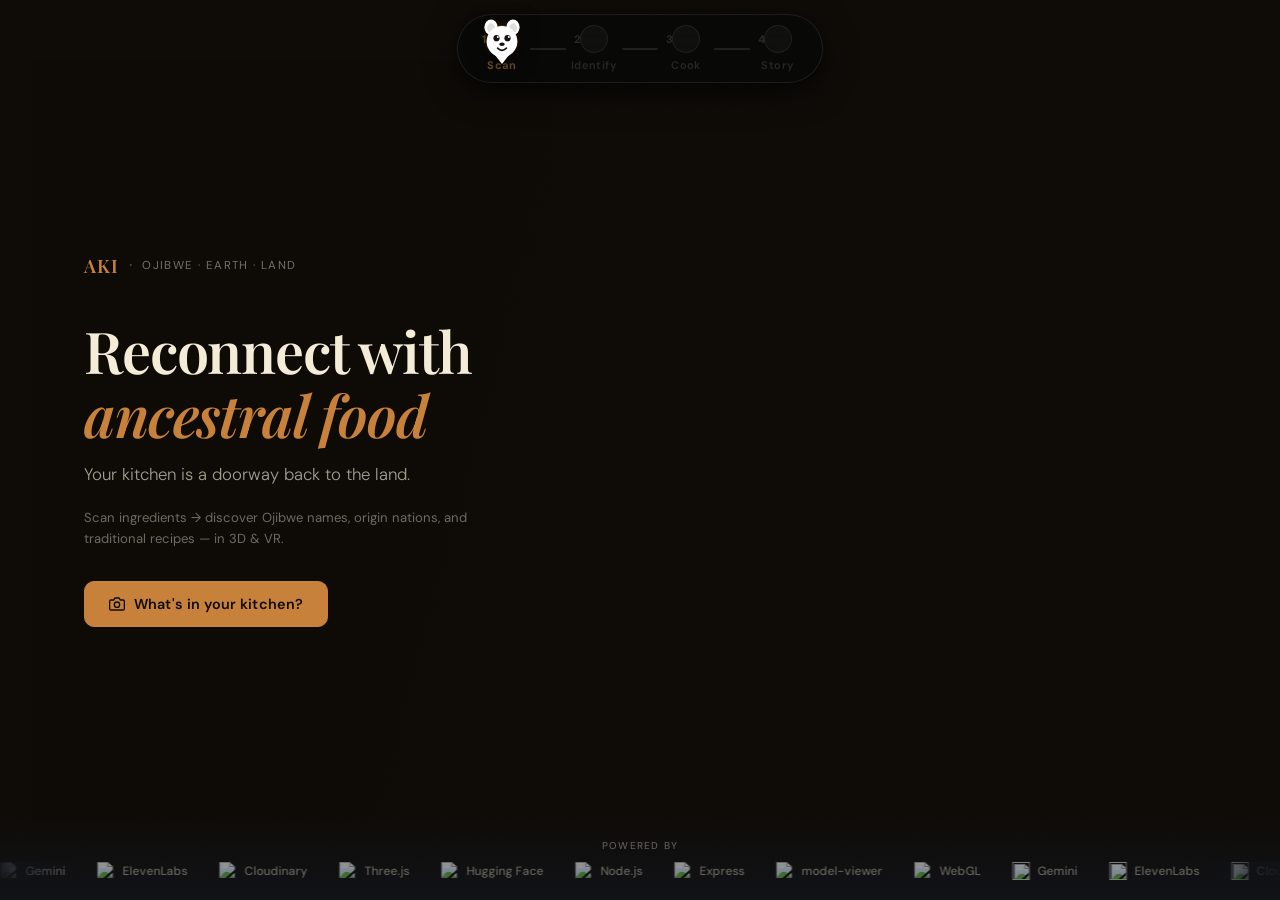
==== commit 1af11dde: "README and story updates; remove hero food card from splash Made-with: Cursor" ====
--- a/frontend/index.html
+++ b/frontend/index.html
@@ -65,12 +65,6 @@
         </button>
       </div>
     </div><!-- /.hero-content -->
-
-    <!-- Floating coords — top right (matches Hero3D.tsx hero-board-coords) -->
-    <div class="hero-coords" aria-hidden="true">
-      <div class="hero-coords__line">TERRITORY: ANISHINAABE</div>
-      <div class="hero-coords__line hero-coords__line--highlight">46.4954° N · 84.3476° W</div>
-    </div>
 
     <!-- Powered by logo cloud -->
     <div class="logo-cloud hero-logo-cloud">
@@ -369,19 +363,73 @@
 
   <!-- ── SCREEN: 3D KITCHEN ── -->
   <div class="screen screen-kitchen3d" data-screen="kitchen3d">
-    <div id="kitchen3d-container" style="width:100%;height:100%;background:#0a0a0a;"></div>
-    <div class="kitchen3d-overlay" id="kitchen3d-overlay">
-      <p style="color:var(--cream);font-size:14px;">Loading 3D scene...</p>
-    </div>
-    <button class="ar-btn ar-btn-prev" id="btn-kitchen3d-back"
-      style="position:absolute;bottom:24px;left:24px;z-index:10;">
-      ← Back to recipe
-    </button>
-    <button class="btn-primary" id="btn-kitchen3d-story"
-      style="position:absolute;bottom:24px;right:24px;z-index:10;padding:12px 20px;">
-      <svg width="16" height="16" viewBox="0 0 24 24" fill="none" stroke="currentColor" stroke-width="2" style="margin-right:6px"><path d="M21 15a2 2 0 0 1-2 2H7l-4 4V5a2 2 0 0 1 2-2h14a2 2 0 0 1 2 2z"/></svg>
-      Learn the origin story
-    </button>
+
+    <!-- LEFT: Permanent sidebar -->
+    <div id="kitchen3d-sidebar">
+
+      <!-- TOP: navigation controls -->
+      <div class="k3d-top">
+        <button class="ar-btn ar-btn-prev" id="btn-kitchen3d-back">← Back to recipe</button>
+        <div class="k3d-top-actions">
+          <button id="btn-kitchen3d-story" class="k3d-story-btn">
+            <svg width="14" height="14" viewBox="0 0 24 24" fill="none" stroke="currentColor" stroke-width="2"><path d="M21 15a2 2 0 0 1-2 2H7l-4 4V5a2 2 0 0 1 2-2h14a2 2 0 0 1 2 2z"/></svg>
+            Origin Story
+          </button>
+          <button id="btn-enter-xr" class="kitchen3d-btn kitchen3d-btn--xr">
+            Fullscreen
+          </button>
+        </div>
+      </div>
+
+      <!-- BOTTOM PANEL: Recipe + Instructions (segmented) -->
+      <div class="k3d-panel">
+
+        <!-- Recipe info block -->
+        <div class="k3d-panel-section k3d-panel-section--recipe">
+          <div class="k3d-section-label">Recipe</div>
+          <div class="k3d-recipe-nation" id="k3d-nation"></div>
+          <div class="k3d-recipe-title" id="k3d-title">Three Sisters Stew</div>
+          <div class="k3d-recipe-desc" id="k3d-desc"></div>
+
+          <!-- Floating stew 3D preview -->
+          <div class="k3d-stew-viewer-wrap">
+            <model-viewer
+              src="/assets/3d/stew.glb"
+              alt="Stew 3D preview"
+              auto-rotate
+              auto-rotate-delay="0"
+              rotation-per-second="18deg"
+              camera-orbit="0deg 72deg 4m"
+              min-camera-orbit="auto auto 4m"
+              max-camera-orbit="auto auto 4m"
+              disable-zoom
+              shadow-intensity="0"
+              exposure="1.3"
+              class="k3d-stew-viewer"
+            ></model-viewer>
+          </div>
+
+          <span class="kitchen3d-ingredient-label" id="kitchen3d-ingredient-label" style="display:none"></span>
+        </div>
+
+        <!-- Instructions block — dedicated panel, pinned to bottom of sidebar -->
+        <div class="k3d-panel-section k3d-panel-section--steps">
+          <div class="k3d-section-label">Instructions</div>
+          <div class="k3d-bottom" id="k3d-instructions"></div>
+        </div>
+
+      </div>
+
+    </div>
+
+    <!-- RIGHT: 3D canvas area -->
+    <div id="kitchen3d-canvas-wrap">
+      <div class="k3d-window-frame">
+        <div id="kitchen3d-container"></div>
+      </div>
+      <div class="kitchen3d-overlay" id="kitchen3d-overlay"></div>
+    </div>
+
   </div>
 
   <!-- ── ANIME TOP NAV ── -->
@@ -462,7 +510,6 @@
 <!-- Scripts -->
 <script src="https://cdn.jsdelivr.net/npm/three@0.134.0/build/three.min.js"></script>
 <script src="https://cdn.jsdelivr.net/npm/three@0.134.0/examples/js/controls/OrbitControls.js"></script>
-<script src="https://cdn.jsdelivr.net/npm/three@0.134.0/examples/js/controls/TransformControls.js"></script>
 <script src="https://cdn.jsdelivr.net/npm/three@0.134.0/examples/js/loaders/GLTFLoader.js"></script>
 <script type="module" src="https://ajax.googleapis.com/ajax/libs/model-viewer/4.0.0/model-viewer.min.js"></script>
   <script src="js/utils.js"></script>
@@ -470,7 +517,6 @@
 <script src="js/immersiveEntry.js"></script>
 <script src="js/nationMap3d.js"></script>
 <script src="js/hero3d.js"></script>
-<script src="js/heroFoodCard.js"></script>
 <script src="js/ar.js"></script>
 <script src="js/glow.js"></script>
 <script src="js/app.js"></script>
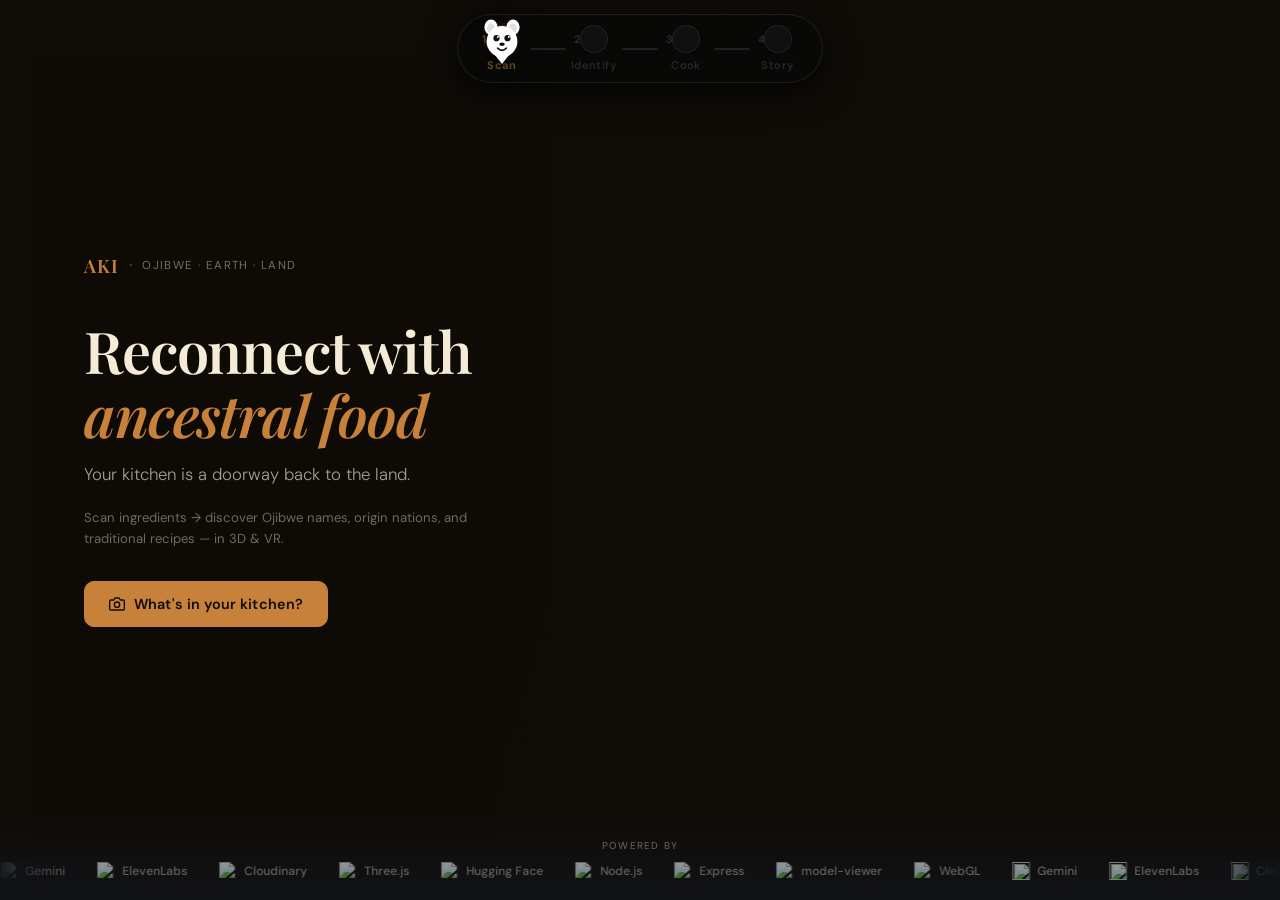
==== commit 29f0c12f: "Recipe cards: orange Build button + Story page: dark theme + video in gold card" ====
--- a/frontend/index.html
+++ b/frontend/index.html
@@ -312,53 +312,57 @@
 
   <!-- ── SCREEN 7: CULTURAL STORY ── -->
   <div class="screen screen-story" data-screen="story">
-    <div class="story-ornament"></div>
-    <div class="story-eyebrow" id="story-eyebrow">The teaching behind the recipe</div>
-    <h2 class="story-title" id="story-title">–</h2>
-    <p class="story-body" id="story-body">–</p>
-
-    <!-- TTS audio chip -->
-    <div class="audio-chip" id="story-audio-chip" style="display:none; margin-bottom:28px;">
-      <div class="audio-play" id="story-play-btn">
-        <svg viewBox="0 0 10 12"><path d="M0 0l10 6-10 6V0z"/></svg>
-      </div>
-      <div class="audio-waveform">
-        <div class="wave-bar" style="height:50%"></div>
-        <div class="wave-bar"></div>
-        <div class="wave-bar"></div>
-        <div class="wave-bar"></div>
-        <div class="wave-bar"></div>
-        <div class="wave-bar"></div>
-        <div class="wave-bar"></div>
-        <div class="wave-bar"></div>
-      </div>
-      <div class="audio-label">Hear this story</div>
-    </div>
-    <audio id="story-audio" style="display:none"></audio>
-
-    <!-- Generate Video -->
-    <button class="btn-generate-video" id="story-generate-video-btn">
-      <svg viewBox="0 0 20 20" fill="none" stroke="currentColor" stroke-width="1.6" width="18" height="18"><rect x="2" y="5" width="13" height="10" rx="2"/><path d="M15 8.5l3-2v7l-3-2v-3z"/></svg>
-      Generate video story
-    </button>
-
-    <div class="story-video-wrap" id="story-video-wrap" style="display:none">
-      <div class="story-video-loading" id="story-video-loading">
-        <span class="shimmer-text" id="story-shimmer-text">Generating your video story…</span>
-        <div class="shimmer-bar-track"><div class="shimmer-bar-fill" id="shimmer-bar-fill"></div></div>
-      </div>
-      <video id="story-video" class="story-video" src="/assets/story-video.mp4" controls playsinline style="display:none"></video>
-    </div>
-
-    <div class="story-attribution">
-      <div class="story-attr-label">Shared by</div>
-      <div class="story-attr-name" id="story-attr-name">–</div>
-    </div>
-    <p class="story-land" id="story-land"></p>
-
-    <button class="btn-full btn-secondary" id="btn-story-restart" style="margin-top:32px;">
-      Scan something new →
-    </button>
+    <div class="story-inner">
+
+      <!-- Header -->
+      <div class="story-eyebrow" id="story-eyebrow">Anishinaabe Teaching</div>
+      <h2 class="story-title" id="story-title">–</h2>
+      <p class="story-body" id="story-body">–</p>
+
+      <!-- TTS audio chip -->
+      <div class="audio-chip" id="story-audio-chip" style="display:none; margin-bottom:24px;">
+        <div class="audio-play" id="story-play-btn">
+          <svg viewBox="0 0 10 12"><path d="M0 0l10 6-10 6V0z"/></svg>
+        </div>
+        <div class="audio-waveform">
+          <div class="wave-bar" style="height:50%"></div>
+          <div class="wave-bar"></div><div class="wave-bar"></div>
+          <div class="wave-bar"></div><div class="wave-bar"></div>
+          <div class="wave-bar"></div><div class="wave-bar"></div>
+          <div class="wave-bar"></div>
+        </div>
+        <div class="audio-label">Hear this story</div>
+      </div>
+      <audio id="story-audio" style="display:none"></audio>
+
+      <!-- Video card -->
+      <div class="story-video-card">
+        <button class="story-video-card__trigger" id="story-generate-video-btn">
+          <svg viewBox="0 0 20 20" fill="none" stroke="currentColor" stroke-width="1.6" width="16" height="16"><rect x="2" y="5" width="13" height="10" rx="2"/><path d="M15 8.5l3-2v7l-3-2v-3z"/></svg>
+          Generate video story
+        </button>
+
+        <div class="story-video-wrap" id="story-video-wrap" style="display:none">
+          <div class="story-video-loading" id="story-video-loading">
+            <span class="shimmer-text" id="story-shimmer-text">Generating your video story…</span>
+            <div class="shimmer-bar-track"><div class="shimmer-bar-fill" id="shimmer-bar-fill"></div></div>
+          </div>
+          <video id="story-video" class="story-video" src="/assets/story-video.mp4" controls playsinline style="display:none"></video>
+        </div>
+      </div>
+
+      <!-- Attribution -->
+      <div class="story-attribution">
+        <div class="story-attr-label">Shared by</div>
+        <div class="story-attr-name" id="story-attr-name">Traditional knowledge · Anishinaabe</div>
+      </div>
+      <p class="story-land" id="story-land"></p>
+
+      <button class="btn-full" id="btn-story-restart" style="margin-top:28px; background:rgba(200,129,58,0.15); border:1.5px solid rgba(200,129,58,0.35); color:#F5B04A; font-weight:700; letter-spacing:0.08em;">
+        SCAN SOMETHING NEW →
+      </button>
+
+    </div>
   </div>
 
   <!-- ── SCREEN: 3D KITCHEN ── -->
--- a/frontend/aki-ui.css
+++ b/frontend/aki-ui.css
@@ -1168,7 +1168,8 @@
   display: flex;
   align-items: center;
   justify-content: space-between;
-  padding: 14px 16px;
+  gap: 12px;
+  padding: 12px 16px;
   background: var(--warm-white);
   border: 1px solid var(--cream-dark);
   border-radius: 4px;
@@ -1176,10 +1177,36 @@
   transition: all 0.15s;
 }
 
-.aki-recipe-sug:hover { border-color: var(--ochre); }
+.aki-recipe-sug:hover { border-color: var(--ochre); background: rgba(200,129,58,0.04); }
 .aki-recipe-sug--selected { border-color: var(--ochre); background: rgba(200,129,58,0.08); box-shadow: 0 0 0 2px rgba(200,129,58,0.2); }
-.aki-recipe-sug__name { font-family: 'Playfair Display', serif; font-size: 15px; color: var(--charcoal); }
-.aki-recipe-sug__match { font-size: 11px; color: var(--text-muted); letter-spacing: 1px; }
+
+.aki-recipe-sug__left {
+  display: flex;
+  align-items: center;
+  gap: 10px;
+  min-width: 0;
+}
+
+.aki-recipe-sug__build {
+  flex-shrink: 0;
+  font-family: 'DM Sans', sans-serif;
+  font-size: 11px;
+  font-weight: 700;
+  letter-spacing: 0.06em;
+  padding: 5px 11px;
+  border-radius: 6px;
+  border: 1.5px solid #C8813A;
+  background: #C8813A;
+  color: #FFF8EE;
+  cursor: pointer;
+  transition: background 0.15s, transform 0.1s;
+  white-space: nowrap;
+}
+.aki-recipe-sug__build:hover { background: #A06228; }
+.aki-recipe-sug__build:active { transform: scale(0.94); }
+
+.aki-recipe-sug__name { font-family: 'Playfair Display', serif; font-size: 15px; color: var(--charcoal); min-width: 0; overflow: hidden; text-overflow: ellipsis; white-space: nowrap; }
+.aki-recipe-sug__match { flex-shrink: 0; font-size: 11px; color: var(--ochre); letter-spacing: 1px; font-weight: 600; }
 
 /* ── SCREEN 6: AR ─────────────────────────────────── */
 .screen-ar {
@@ -1309,18 +1336,52 @@
 
 /* ── SCREEN: 3D KITCHEN ──────────────────────────── */
 .screen-kitchen3d {
-  background: #0a0a0a;
+  display: flex;
+  flex-direction: row;
+  background: #080603;
   padding: 0;
   overflow: hidden;
   height: 100vh;
   min-height: 100vh;
 }
 
+/* Canvas area — padded so the windowed frame floats inside */
+#kitchen3d-canvas-wrap {
+  flex: 1;
+  position: relative;
+  overflow: hidden;
+  min-width: 0;
+  padding: 56px 52px 56px 40px;
+  display: flex;
+  align-items: stretch;
+  background:
+    radial-gradient(ellipse at 60% 40%, rgba(200,129,58,0.05) 0%, transparent 55%),
+    #080603;
+}
+
+/* Outer border frame — matches uc-border, but darker/more bronze */
+.k3d-window-frame {
+  flex: 1;
+  padding: 7px;
+  background: linear-gradient(135deg,
+    #7A4518 0%, #A06028 35%, #5A3010 55%, #8A5220 78%, #9A6830 100%);
+  clip-path: var(--uc-clip);
+  filter:
+    drop-shadow(0 2px 0 #3A1C06)
+    drop-shadow(0 5px 0 #200E02)
+    drop-shadow(0 16px 36px rgba(0,0,0,0.95))
+    drop-shadow(0  0  20px rgba(140,80,20,0.30));
+  display: flex;
+  align-items: stretch;
+}
+
+/* Inner canvas — matches uc-inner dark gradient + same clip-path */
 #kitchen3d-container {
-  position: absolute;
-  inset: 0;
-  width: 100%;
-  height: 100%;
+  flex: 1;
+  position: relative;
+  overflow: hidden;
+  background: linear-gradient(160deg, #1A1006 0%, #0E0804 60%, #160F05 100%);
+  clip-path: var(--uc-clip);
 }
 
 #kitchen3d-container canvas {
@@ -1331,10 +1392,315 @@
 
 .kitchen3d-overlay {
   position: absolute;
-  top: 24px;
-  left: 24px;
+  top: 56px;
+  left: 40px;
+  right: 52px;
+  bottom: 56px;
   z-index: 10;
   pointer-events: none;
+  display: none;
+  clip-path: var(--uc-clip);
+  overflow: hidden;
+}
+
+/* ── Sidebar (LEFT) ─────────────────────────────────── */
+#kitchen3d-sidebar {
+  width: 430px;
+  flex-shrink: 0;
+  display: flex;
+  flex-direction: column;
+  background: linear-gradient(160deg, #1A1006 0%, #0E0804 60%, #160F05 100%);
+  border-right: 1px solid rgba(200,129,58,0.32);
+  overflow: hidden;
+  z-index: 20;
+  position: relative;
+}
+
+/* Gold sheen along the right edge */
+#kitchen3d-sidebar::after {
+  content: '';
+  position: absolute;
+  top: 0; right: 0; bottom: 0;
+  width: 1px;
+  background: linear-gradient(
+    to bottom,
+    transparent 0%,
+    rgba(200,129,58,0.55) 25%,
+    rgba(245,176,74,0.4) 50%,
+    rgba(200,129,58,0.55) 75%,
+    transparent 100%
+  );
+  pointer-events: none;
+  z-index: 1;
+}
+
+.k3d-top {
+  padding: 14px 20px 12px;
+  border-bottom: 1px solid rgba(200,129,58,0.18);
+  background: linear-gradient(180deg, rgba(200,129,58,0.07) 0%, rgba(200,129,58,0.02) 100%);
+  display: flex;
+  flex-direction: column;
+  gap: 10px;
+  flex-shrink: 0;
+}
+
+.k3d-top-actions {
+  display: flex;
+  gap: 8px;
+  flex-wrap: nowrap;
+}
+
+.k3d-story-btn {
+  flex: 1;
+  display: inline-flex;
+  align-items: center;
+  justify-content: center;
+  gap: 6px;
+  padding: 9px 14px;
+  background: var(--forest);
+  color: var(--cream);
+  border: none;
+  border-radius: 8px;
+  font-size: 12px;
+  font-weight: 600;
+  cursor: pointer;
+  font-family: 'DM Sans', sans-serif;
+  transition: background 0.15s;
+  white-space: nowrap;
+}
+.k3d-story-btn:hover { background: var(--forest-light); }
+
+/* Remove old k3d-mid — recipe info now lives inside k3d-panel-section */
+
+/* ── Sidebar bottom panel — two clearly segmented containers ── */
+.k3d-panel {
+  flex: 1;
+  display: flex;
+  flex-direction: column;
+  overflow: hidden;
+  gap: 0;
+}
+
+.k3d-panel-section {
+  display: flex;
+  flex-direction: column;
+  border-top: 1px solid rgba(200,129,58,0.20);
+}
+
+/* Recipe block — compact, content height only */
+.k3d-panel-section--recipe {
+  flex-shrink: 0;
+  padding: 0 24px 12px;
+  background: linear-gradient(180deg, rgba(45,74,53,0.28) 0%, rgba(45,74,53,0.10) 50%, transparent 100%);
+  display: flex;
+  flex-direction: column;
+}
+
+/* Instructions block — extends to fill all remaining sidebar height */
+.k3d-panel-section--steps {
+  flex: 1;
+  overflow: hidden;
+  display: flex;
+  flex-direction: column;
+  /* Framed panel: strong border on all sides with a bronze inset glow */
+  border-top: 2px solid rgba(200,129,58,0.55);
+  border-left: 1px solid rgba(200,129,58,0.25);
+  border-right: 1px solid rgba(200,129,58,0.20);
+  border-bottom: none;
+  background:
+    linear-gradient(180deg, rgba(200,129,58,0.06) 0%, rgba(0,0,0,0.30) 60px),
+    rgba(8,6,3,0.70);
+  box-shadow: inset 0 1px 0 rgba(245,176,74,0.18), inset 0 0 40px rgba(0,0,0,0.35);
+  margin: 0 10px 0;
+  border-radius: 8px 8px 0 0;
+  position: relative;
+}
+
+/* Section header label row */
+.k3d-section-label {
+  font-size: 9px;
+  font-weight: 700;
+  letter-spacing: 0.16em;
+  text-transform: uppercase;
+  color: rgba(200,129,58,0.70);
+  padding: 10px 22px 8px;
+  background: rgba(200,129,58,0.06);
+  border-bottom: 1px solid rgba(200,129,58,0.14);
+  flex-shrink: 0;
+}
+
+/* Instructions panel header — dedicated framed header */
+.k3d-panel-section--steps > .k3d-section-label {
+  font-size: 9.5px;
+  letter-spacing: 0.20em;
+  color: rgba(245,236,215,0.85);
+  padding: 8px 24px 7px;
+  background: rgba(200,129,58,0.14);
+  border-bottom: 1px solid rgba(200,129,58,0.28);
+  display: flex;
+  align-items: center;
+  gap: 10px;
+}
+
+.k3d-panel-section--steps > .k3d-section-label::before {
+  content: '';
+  display: block;
+  width: 3px;
+  height: 14px;
+  background: linear-gradient(180deg, #F5B04A, #C8813A);
+  border-radius: 2px;
+  flex-shrink: 0;
+  box-shadow: 0 0 6px rgba(245,176,74,0.50);
+}
+
+/* Recipe section label — accent bar + integrated look */
+.k3d-panel-section--recipe > .k3d-section-label {
+  font-size: 9.5px;
+  letter-spacing: 0.20em;
+  color: rgba(245,236,215,0.85);
+  padding: 10px 24px 9px;
+  margin: 0 -24px;
+  background: rgba(200,129,58,0.08);
+  border-bottom: 1px solid rgba(200,129,58,0.18);
+  display: flex;
+  align-items: center;
+  gap: 10px;
+}
+
+.k3d-panel-section--recipe > .k3d-section-label::before {
+  content: '';
+  display: block;
+  width: 3px;
+  height: 14px;
+  background: linear-gradient(180deg, #F5B04A, #C8813A);
+  border-radius: 2px;
+  flex-shrink: 0;
+  box-shadow: 0 0 6px rgba(245,176,74,0.50);
+}
+
+.k3d-recipe-nation {
+  font-size: 9.5px;
+  font-weight: 700;
+  letter-spacing: 0.13em;
+  text-transform: uppercase;
+  color: var(--ochre);
+  margin-top: 14px;
+  margin-bottom: 6px;
+}
+
+.k3d-recipe-title {
+  font-family: 'Playfair Display', serif;
+  font-size: 22px;
+  font-weight: 700;
+  color: var(--cream);
+  line-height: 1.25;
+  margin-bottom: 6px;
+}
+
+.k3d-recipe-desc {
+  font-size: 14px;
+  color: rgba(245,236,215,0.65);
+  line-height: 1.55;
+  margin-bottom: 4px;
+}
+
+/* ── Floating stew model-viewer inside recipe section ── */
+.k3d-stew-viewer-wrap {
+  flex-shrink: 0;
+  margin: 4px 0 8px;
+  display: flex;
+  justify-content: center;
+  align-items: center;
+}
+
+.k3d-stew-viewer {
+  width: 210px;
+  height: 210px;
+  flex-shrink: 0;
+  background: transparent;
+  --poster-color: transparent;
+}
+
+.kitchen3d-ingredient-label {
+  display: inline-block;
+  padding: 6px 12px;
+  border-radius: 8px;
+  background: rgba(200,129,58,0.18);
+  color: var(--cream);
+  font-size: 13px;
+  font-weight: 600;
+  border: 1px solid rgba(200,129,58,0.45);
+  margin-top: 6px;
+}
+
+.k3d-bottom {
+  overflow-y: auto;
+  overflow-x: hidden;
+  -webkit-overflow-scrolling: touch;
+  padding-bottom: 4px;
+  scrollbar-width: thin;
+  scrollbar-color: rgba(200,129,58,0.25) transparent;
+}
+.k3d-bottom::-webkit-scrollbar { width: 4px; }
+.k3d-bottom::-webkit-scrollbar-track { background: transparent; }
+.k3d-bottom::-webkit-scrollbar-thumb { background: rgba(200,129,58,0.25); border-radius: 2px; }
+
+/* CookingGuide card overrides when rendered inside sidebar */
+#k3d-instructions #cg-root {
+  position: static !important;
+  inset: auto !important;
+}
+#k3d-instructions #cg-card {
+  position: relative !important;
+  bottom: auto !important;
+  right: auto !important;
+  width: 100% !important;
+  border-radius: 0 !important;
+  box-shadow: none !important;
+  background: transparent !important;
+}
+#k3d-instructions .cg-done-btns {
+  padding-bottom: 24px;
+}
+
+/* Center step action buttons within the canvas area (sidebar is now on left, 430px wide) */
+#cg-start-cutting,
+#cg-start-pouring,
+#cg-start-boiling,
+#cg-start-veggies,
+#cg-start-beans-corn,
+#cg-start-stirring {
+  left: calc(430px + (100vw - 430px) / 2) !important;
+}
+
+/* Mobile: canvas on top, sidebar below */
+@media (max-width: 700px) {
+  .screen-kitchen3d { flex-direction: column; }
+  #kitchen3d-canvas-wrap {
+    flex: none;
+    height: 45vh;
+    order: 1;
+    padding: 12px;
+  }
+  #kitchen3d-sidebar {
+    width: 100%;
+    border-right: none;
+    border-top: 1px solid rgba(200,129,58,0.25);
+    height: 55vh;
+    order: 2;
+  }
+  .k3d-panel-section--steps {
+    margin: 0 6px 0;
+  }
+  .k3d-panel-section--steps > .k3d-section-label::before { display: none; }
+  .k3d-window-frame {
+    clip-path: var(--uc-clip);
+  }
+  #cg-start-cutting, #cg-start-pouring, #cg-start-boiling,
+  #cg-start-veggies, #cg-start-beans-corn, #cg-start-stirring {
+    left: 50% !important;
+    bottom: calc(55vh + 16px) !important;
+  }
 }
 
 .kitchen3d-btn {
@@ -1367,70 +1733,117 @@
 
 /* ── SCREEN 7: STORY ─────────────────────────────── */
 .screen-story {
-  background: var(--charcoal);
-  padding: 60px 32px 96px;
-  height: calc(100vh - 76px);
+  background: #0a0a0a;
+  background-image: radial-gradient(circle, rgba(200,129,58,0.07) 1px, transparent 1px);
+  background-size: 28px 28px;
+  display: flex;
+  align-items: center;
+  justify-content: center;
+  min-height: 100vh;
+  padding: 80px 24px 40px;
+  box-sizing: border-box;
   overflow-y: auto;
-  -webkit-overflow-scrolling: touch;
-}
-
-.story-ornament {
-  width: 48px; height: 3px;
-  background: var(--ochre);
-  margin-bottom: 36px;
+}
+
+.story-inner {
+  width: 100%;
+  max-width: 640px;
+  display: flex;
+  flex-direction: column;
 }
 
 .story-eyebrow {
+  font-family: 'DM Sans', sans-serif;
   font-size: 10px;
-  letter-spacing: 4px;
+  letter-spacing: 0.16em;
   text-transform: uppercase;
-  color: var(--ochre);
-  margin-bottom: 20px;
+  color: rgba(200,129,58,0.75);
+  margin-bottom: 14px;
 }
 
 .story-title {
   font-family: 'Playfair Display', serif;
-  font-size: 30px;
-  font-weight: 400;
-  color: var(--cream);
-  line-height: 1.3;
-  margin-bottom: 32px;
+  font-size: 36px;
+  font-weight: 700;
+  color: #F5E8CC;
+  line-height: 1.2;
+  margin-bottom: 20px;
 }
 
 .story-body {
-  font-size: 16px;
+  font-size: 15px;
   line-height: 1.8;
-  color: rgba(245,236,215,0.7);
-  margin-bottom: 40px;
+  color: rgba(245,232,204,0.55);
+  margin-bottom: 28px;
+  font-style: italic;
   font-family: 'Playfair Display', serif;
-  font-style: italic;
+}
+
+/* ── Video gold card ── */
+.story-video-card {
+  width: 100%;
+  border: 1px solid rgba(200,129,58,0.30);
+  border-radius: 14px;
+  background: rgba(200,129,58,0.05);
+  overflow: hidden;
+  margin-bottom: 28px;
+  box-shadow: 0 0 24px rgba(200,129,58,0.08);
+}
+
+.story-video-card__trigger {
+  width: 100%;
+  display: flex;
+  align-items: center;
+  justify-content: center;
+  gap: 8px;
+  padding: 16px;
+  background: transparent;
+  border: none;
+  color: #C8813A;
+  font-family: 'DM Sans', sans-serif;
+  font-size: 13px;
+  font-weight: 700;
+  letter-spacing: 0.06em;
+  cursor: pointer;
+  transition: background 0.15s, color 0.15s;
+}
+.story-video-card__trigger:hover { background: rgba(200,129,58,0.10); color: #F5B04A; }
+
+.story-video-wrap { width: 100%; }
+
+.story-video {
+  width: 100%;
+  display: block;
+  border-radius: 0 0 12px 12px;
 }
 
 .story-attribution {
-  padding: 20px 0;
-  border-top: 1px solid rgba(255,255,255,0.08);
-  border-bottom: 1px solid rgba(255,255,255,0.08);
-  margin-bottom: 36px;
+  padding: 18px 0;
+  border-top: 1px solid rgba(200,129,58,0.12);
+  border-bottom: 1px solid rgba(200,129,58,0.12);
+  margin-bottom: 24px;
 }
 
 .story-attr-label {
-  font-size: 10px;
-  letter-spacing: 3px;
+  font-family: 'DM Sans', sans-serif;
+  font-size: 9px;
+  letter-spacing: 0.16em;
   text-transform: uppercase;
-  color: rgba(245,236,215,0.3);
-  margin-bottom: 6px;
+  color: rgba(245,232,204,0.28);
+  margin-bottom: 5px;
 }
 
 .story-attr-name {
-  font-size: 15px;
-  color: rgba(245,236,215,0.7);
+  font-size: 14px;
+  color: rgba(245,232,204,0.65);
 }
 
 .story-land {
   font-size: 12px;
-  color: rgba(245,236,215,0.3);
+  color: rgba(245,232,204,0.28);
   line-height: 1.6;
   font-style: italic;
+  margin-bottom: 8px;
 }
 
 /* ── SCREEN 8: WORD ──────────────────────────────── */
@@ -2008,11 +2421,12 @@
   background: linear-gradient(135deg, rgba(200,129,58,0.55) 0%, rgba(160,98,40,0.55) 100%) !important;
   color: #FFF8EE !important;
   border: 1.5px solid rgba(200,129,58,0.55) !important;
-  padding-left: 20px !important;
+  padding: 8px 16px !important;
   font-weight: 600 !important;
   letter-spacing: 0.3px;
   box-shadow: 0 2px 12px rgba(200,129,58,0.30);
   transition: background 0.2s, box-shadow 0.2s, transform 0.1s;
+  white-space: nowrap;
 }
 
 .kitchen3d-btn--xr:hover {
